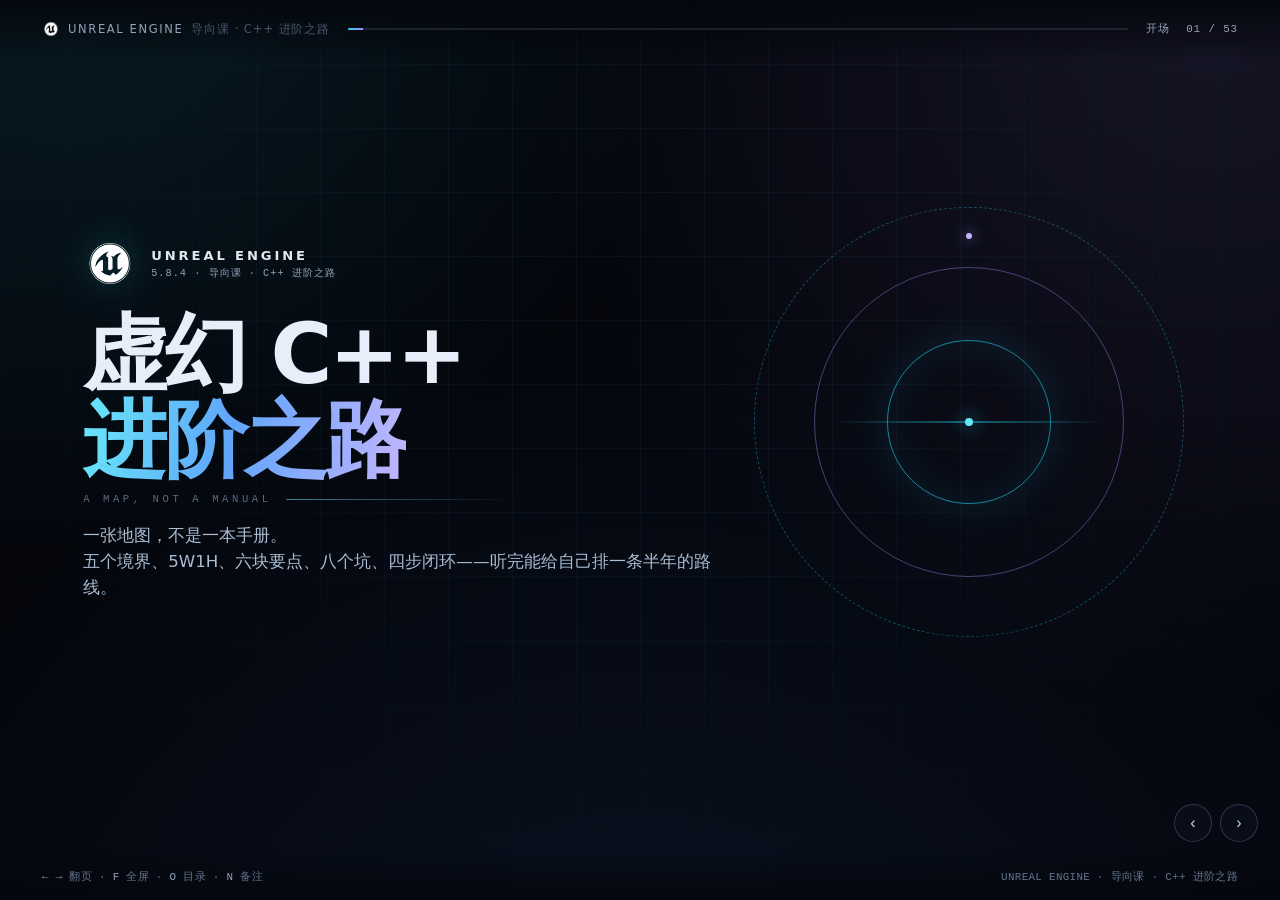
==== 00-导向课-虚幻C++进阶之路/html/index.html @ babe7320 "添加导向课课件：虚幻 C++ 进阶之路" ====
<!DOCTYPE html>
<html lang="zh-CN">
<head>
<meta charset="UTF-8">
<meta name="viewport" content="width=device-width, initial-scale=1">
<title>导向课 · 虚幻 C++ 进阶之路</title>
<link rel="stylesheet" href="style.css">
<style>
/* ===== 密度基线 ===== */
.slide-inner{max-width:1480px;justify-content:center;gap:2px}
h2{font-size:clamp(1.7rem,2.9vw,2.6rem);margin:0 0 .3em;letter-spacing:-.028em}
.kicker{margin-bottom:11px;font-size:.68rem}
.lead{font-size:clamp(1rem,1.3vw,1.18rem);line-height:1.55;max-width:96ch;color:#a9bcd2}
.list li{font-size:clamp(.8rem,.96vw,.9rem);line-height:1.44}
.list.small li{font-size:.79rem;line-height:1.4}
.card.tight{padding:13px 15px}
.card h3{font-size:.98rem;margin-bottom:.28em}
.card .num{font-size:.56rem;margin-bottom:4px}
.big-line{margin-top:26px;padding-top:8px;font-size:clamp(1.05rem,1.65vw,1.42rem);line-height:1.45}
.big-line b{background:linear-gradient(100deg,#67e8f9,#c4b5fd);-webkit-background-clip:text;background-clip:text;color:transparent}

/* ===== 阶梯 ===== */
.ladder{display:grid;grid-template-columns:repeat(5,minmax(0,1fr));align-items:end;gap:9px;margin-top:18px}
.ladder .step{position:relative;border:1px solid var(--line);border-radius:12px;background:linear-gradient(180deg,rgba(20,30,50,.9),rgba(10,16,29,.7));padding:13px;min-height:var(--h,110px);display:flex;flex-direction:column;justify-content:flex-end;gap:4px}
.ladder .step::after{content:"";position:absolute;left:0;right:0;top:0;height:2px;border-radius:12px 12px 0 0;background:linear-gradient(90deg,var(--cyan),var(--violet))}
.ladder .step.c2::after{background:linear-gradient(90deg,#38bdf8,#60a5fa)}
.ladder .step.c3::after{background:linear-gradient(90deg,#a78bfa,#c4b5fd)}
.ladder .step.c4::after{background:linear-gradient(90deg,#fbbf24,#fcd34d)}
.ladder .step.c5::after{background:linear-gradient(90deg,#fb7185,#fda4af)}
.ladder .no{position:absolute;top:10px;right:11px;font-family:var(--mono);font-size:.6rem;color:#5b6b82;letter-spacing:.1em}
.ladder .lvl{font-family:var(--mono);font-size:.6rem;letter-spacing:.14em;color:#67e8f9}
.ladder .step.c2 .lvl{color:#93c5fd}.ladder .step.c3 .lvl{color:#c4b5fd}.ladder .step.c4 .lvl{color:#fcd34d}.ladder .step.c5 .lvl{color:#fda4af}
.ladder b{font-size:clamp(.95rem,1.15vw,1.1rem);font-weight:650;color:#e8eef9;line-height:1.25}
.ladder small{font-size:.58rem;color:#475569;font-family:var(--mono)}
.ladder p{margin:.25em 0 0;font-size:.78rem;line-height:1.38;color:#8fa4bd}

/* ===== 五级并排卡 ===== */
.lv-grid{display:grid;gap:7px;grid-template-columns:repeat(5,minmax(0,1fr));margin-top:10px}
.lv{border:1px solid var(--line);border-radius:11px;padding:9px 10px;background:rgba(15,23,42,.6);display:flex;flex-direction:column;gap:4px;position:relative}
.lv::before{content:"";position:absolute;inset:0 auto 0 0;width:2px;border-radius:11px 0 0 11px;background:var(--cyan)}
.lv.c2::before{background:#60a5fa}.lv.c3::before{background:#a78bfa}.lv.c4::before{background:#fbbf24}.lv.c5::before{background:#fb7185}
.lv .tag{font-family:var(--mono);font-size:.54rem;letter-spacing:.1em;color:#67e8f9}
.lv.c2 .tag{color:#93c5fd}.lv.c3 .tag{color:#c4b5fd}.lv.c4 .tag{color:#fcd34d}.lv.c5 .tag{color:#fda4af}
.lv b{font-size:.95rem;color:#e8eef9;line-height:1.25}
.lv .orig{font-family:var(--mono);font-size:.5rem;color:#475569}
.lv ul{margin:3px 0 0;padding-left:1em;font-size:.79rem;line-height:1.4;color:#93a6bd}
.lv li{margin-bottom:1px}
.lv .flag{margin-top:auto;font-size:.75rem;color:#a5f3fc;border-top:1px dashed rgba(148,163,184,.2);padding-top:4px;line-height:1.32}
.axis{display:flex;justify-content:space-between;font-family:var(--mono);font-size:.62rem;color:#5b6b82;margin-top:12px;letter-spacing:.1em}

/* ===== 通用矩阵/表格 ===== */
.mtx{width:100%;border-collapse:separate;border-spacing:0 6px;margin-top:12px;font-size:.9rem}
.mtx th{text-align:left;font-family:var(--mono);font-size:.53rem;letter-spacing:.1em;color:#64748b;padding:0 9px 3px;font-weight:500}
.mtx td{padding:10px 13px;background:rgba(15,23,42,.55);border-top:1px solid rgba(148,163,184,.08);border-bottom:1px solid rgba(148,163,184,.08);color:#a9bcd2;line-height:1.38;vertical-align:top}
.mtx tr td:first-child{border-left:1px solid rgba(148,163,184,.08);border-radius:6px 0 0 6px;color:#e8eef9;font-weight:500}
.mtx tr td:last-child{border-right:1px solid rgba(148,163,184,.08);border-radius:0 6px 6px 0}
.mtx .ok{color:#6ee7b7}.mtx .no{color:#fda4af}.mtx .mid{color:#fcd34d}
.mtx code{font-size:.92em}
.mtx.tight td{padding:6px 9px;font-size:.8rem}
.mtx.tight tr td:first-child{white-space:nowrap}

/* ===== 卡片阵列 ===== */
.mgrid{display:grid;gap:10px;margin-top:14px}
.mg-2{grid-template-columns:repeat(2,minmax(0,1fr))}
.mg-3{grid-template-columns:repeat(3,minmax(0,1fr))}
.mg-4{grid-template-columns:repeat(4,minmax(0,1fr))}
.mg-5{grid-template-columns:repeat(5,minmax(0,1fr))}
.mi{border:1px solid var(--line);border-radius:10px;padding:11px 13px;background:rgba(15,23,42,.55)}
.mi .k{font-family:var(--mono);font-size:.6rem;letter-spacing:.1em;color:#67e8f9}
.mi b{display:block;font-size:.92rem;margin:.16em 0 .26em;color:#e8eef9;line-height:1.28}
.mi p{margin:0;font-size:.78rem;line-height:1.45;color:#8fa4bd}
.mi.v .k{color:#c4b5fd}.mi.g .k{color:#6ee7b7}.mi.a .k{color:#fcd34d}.mi.r .k{color:#fda4af}

/* ===== 图区 ===== */
.diagram{border:1px solid var(--line);border-radius:14px;padding:16px 18px;background:linear-gradient(180deg,rgba(15,23,42,.62),rgba(8,12,21,.5));margin-top:12px}
.diagram .cap{font-family:var(--mono);font-size:.62rem;letter-spacing:.13em;color:#5b6b82;margin-bottom:10px}
.ascii{font-family:var(--mono);font-size:clamp(.72rem,1.02vw,.98rem);line-height:1.62;color:#7f93ac;white-space:pre;overflow-x:auto;margin:0}
.ascii b{color:#67e8f9;font-weight:500}
.ascii i{color:#c4b5fd;font-style:normal}
.ascii u{color:#fcd34d;text-decoration:none}
.ascii s{color:#fda4af;text-decoration:none}
.ascii g{color:#6ee7b7}
.tree{font-family:var(--mono);font-size:clamp(.56rem,.72vw,.68rem);line-height:1.5;color:#7f93ac;white-space:pre;overflow-x:auto;margin:0}
.tree b{color:#67e8f9}.tree i{color:#c4b5fd;font-style:normal}.tree u{color:#fcd34d;text-decoration:none}.tree g{color:#6ee7b7}

/* ===== 管道 ===== */
.pipe{display:grid;grid-template-columns:repeat(5,minmax(0,1fr));gap:5px}
.pipe .st{border:1px solid var(--line);border-radius:9px;padding:8px 9px;background:rgba(15,23,42,.7)}
.pipe .st .n{font-family:var(--mono);font-size:.52rem;color:#67e8f9;letter-spacing:.09em}
.pipe .st b{display:block;font-size:.78rem;margin:.16em 0 .2em}
.pipe .st small{font-size:.64rem;color:#7f93ac;line-height:1.32;display:block}
.pipe .st.err{border-color:rgba(251,113,133,.4);background:rgba(251,113,133,.05)}
.pipe .st.err .n{color:#fda4af}
.pipe-note{display:grid;grid-template-columns:repeat(5,minmax(0,1fr));gap:5px;margin-top:5px}
.pipe-note span{font-size:.6rem;line-height:1.3;color:#fda4af;border-top:1px solid rgba(251,113,133,.22);padding-top:4px}

/* ===== 链与节点 ===== */
.chain{display:flex;align-items:center;gap:5px;flex-wrap:wrap}
.node2{border:1px solid var(--line);border-radius:7px;padding:4px 8px;font-family:var(--mono);font-size:.64rem;background:#0a1220;color:#cbd5e1;white-space:nowrap}
.node2.c{border-color:rgba(34,211,238,.4);color:#a5f3fc}
.node2.g{border-color:rgba(52,211,153,.4);color:#a7f3d0}
.node2.v{border-color:rgba(167,139,250,.4);color:#c4b5fd}
.node2.a{border-color:rgba(251,191,36,.4);color:#fcd34d}
.node2.r{border-color:rgba(251,113,133,.4);color:#fecdd3}
.chain .ar{color:#374151;font-family:var(--mono);font-size:.66rem}

/* ===== 嵌套圈 ===== */
.nest{display:grid;gap:5px;border:1px solid rgba(34,211,238,.3);border-radius:11px;padding:10px;background:rgba(34,211,238,.035)}
.nest .ring{border:1px dashed var(--line-strong);border-radius:8px;padding:8px}
.nest .ring .rl{font-family:var(--mono);font-size:.53rem;letter-spacing:.09em;color:#67e8f9;margin-bottom:4px}
.nest .ring.v{border-color:rgba(167,139,250,.34)}.nest .ring.v .rl{color:#c4b5fd}
.nest .ring.a{border-color:rgba(251,191,36,.34)}.nest .ring.a .rl{color:#fcd34d}
.nest p{margin:0;font-size:.72rem;line-height:1.42;color:#8fa4bd}

/* ===== 环 ===== */
.loop{display:grid;grid-template-columns:repeat(4,1fr);gap:8px}
.loop .q{border:1px solid var(--line);border-radius:11px;padding:12px 13px;background:rgba(15,23,42,.6)}
.loop .q .n{font-family:var(--mono);font-size:.53rem;color:#67e8f9;letter-spacing:.09em}
.loop .q b{display:block;font-size:.95rem;margin:.15em 0 .25em}
.loop .q p{margin:0;font-size:.79rem;line-height:1.38;color:#8fa4bd}
.loop-bar{height:1px;background:linear-gradient(90deg,rgba(34,211,238,.7),rgba(167,139,250,.7));margin:8px 0 0;position:relative}
.loop-bar::after{content:"↻ 回到第一步，但起点更高";position:absolute;right:0;top:-8px;background:#080c15;padding:0 7px;font-family:var(--mono);font-size:.53rem;color:#c4b5fd}

/* ===== 杂项 ===== */
.two-col-dense{display:grid;grid-template-columns:1.04fr .96fr;gap:clamp(14px,1.9vw,26px);align-items:start;margin-top:12px}
.cols{display:grid;grid-template-columns:repeat(2,minmax(0,1fr));gap:clamp(13px,1.7vw,22px);margin-top:12px}
.cols3{display:grid;grid-template-columns:repeat(3,minmax(0,1fr));gap:clamp(11px,1.5vw,18px);margin-top:12px}
.hd{display:flex;align-items:center;gap:6px;font-family:var(--mono);font-size:.64rem;letter-spacing:.11em;color:#67e8f9;margin-bottom:8px}
.hd.v{color:#c4b5fd}.hd.g{color:#6ee7b7}.hd.a{color:#fcd34d}.hd.r{color:#fda4af}
.tick{font-size:.88rem;line-height:1.5;color:#a9bcd2;display:flex;gap:8px;align-items:flex-start}
.tick::before{content:"›";color:#67e8f9;font-family:var(--mono);flex:none}
.tick.v::before{color:#c4b5fd}.tick.a::before{color:#fcd34d}.tick.r::before{color:#fda4af}.tick.g::before{color:#6ee7b7}
.tickset{display:grid;gap:4px;margin-top:5px}
.tag2{font-family:var(--mono);font-size:.54rem;letter-spacing:.07em;padding:.22em .55em;border-radius:4px;border:1px solid var(--line-strong);color:#94a3b8}
.tag2.c{color:#a5f3fc;border-color:rgba(34,211,238,.4);background:rgba(34,211,238,.06)}
.tag2.v{color:#c4b5fd;border-color:rgba(167,139,250,.4);background:rgba(167,139,250,.06)}
.tag2.g{color:#a7f3d0;border-color:rgba(52,211,153,.4);background:rgba(52,211,153,.06)}
.tag2.a{color:#fcd34d;border-color:rgba(251,191,36,.4);background:rgba(251,191,36,.06)}
.tag2.r{color:#fda4af;border-color:rgba(251,113,133,.4);background:rgba(251,113,133,.06)}
.tagset{display:flex;gap:5px;flex-wrap:wrap;margin-top:6px}
.pre2{font-family:var(--mono);font-size:clamp(.74rem,.96vw,.92rem);line-height:1.62;color:#c9d8ea;background:#060a11;border:1px solid rgba(148,163,184,.16);border-radius:9px;padding:10px 12px;margin:0;overflow-x:auto;white-space:pre}
.pre2 .cm{color:#64748b}.pre2 .kw{color:#c4b5fd}.pre2 .ty{color:#67e8f9}.pre2 .st{color:#a7f3d0}.pre2 .nb{color:#fcd34d}
.diff{display:flex;flex-direction:column;gap:5px;margin-top:10px}
.diff-row{display:grid;grid-template-columns:minmax(0,1fr) 18px minmax(0,1fr);gap:8px;align-items:center}
.diff-row .old,.diff-row .new{border:1px solid var(--line);border-radius:8px;padding:6px 10px;font-family:var(--mono);font-size:clamp(.62rem,.8vw,.76rem);line-height:1.35}
.diff-row .old{background:rgba(251,113,133,.05);border-color:rgba(251,113,133,.22);color:#fecdd3;text-decoration:line-through;text-decoration-color:rgba(251,113,133,.4)}
.diff-row .new{background:rgba(52,211,153,.055);border-color:rgba(52,211,153,.24);color:#a7f3d0}
.diff-row .arw{font-family:var(--mono);text-align:center;color:#374151}
.stat-strip{display:grid;grid-template-columns:repeat(4,1fr);gap:8px;margin-top:18px;max-width:620px}
.stat-strip div{border-left:2px solid rgba(34,211,238,.5);padding-left:10px}
.stat-strip b{display:block;font-family:var(--mono);font-size:clamp(1.1rem,1.9vw,1.55rem);color:#67e8f9;letter-spacing:-.02em;line-height:1.1}
.stat-strip small{font-size:.6rem;color:#64748b;letter-spacing:.06em}
.redline{color:#fda4af;font-weight:600}
.capability{margin-top:18px;border:1px dashed rgba(34,211,238,.38);border-radius:11px;padding:12px 15px;background:rgba(34,211,238,.045);font-size:.9rem;line-height:1.5;color:#cfe6f3}
.capability b{color:#a5f3fc}


.mtx td s{color:#e9a3ad;text-decoration:none;opacity:.9}
.mtx td s::before{content:"× ";color:#fb7185;font-weight:700}
.mtx td code{background:rgba(34,211,238,.09)}
.ascii s{color:#e9a3ad}
.ratio{display:flex;height:38px;border-radius:9px;overflow:hidden;border:1px solid var(--line);margin-top:10px;font-family:var(--mono);font-size:.64rem}
.ratio span{display:flex;align-items:center;justify-content:center;height:100%}
.ratio .bp{flex:0 0 80%;background:rgba(34,211,238,.16);color:#a5f3fc}
.ratio .cpp{flex:1;background:rgba(167,139,250,.2);color:#ddd6fe}
.stack{display:flex;flex-direction:column;gap:8px}

/* ===== 大屏等比放大（1080p / 4K 投影）===== */
@media (min-width:1500px){
  html{font-size:18px}
  .slide-inner{max-width:1640px}
  .slide{padding-left:clamp(40px,5vw,120px);padding-right:clamp(40px,5vw,120px)}
}
@media (min-width:1820px){
  html{font-size:20px}
  .slide-inner{max-width:1880px}
  .ascii{font-size:clamp(.82rem,1vw,1.05rem)}
}
@media (min-width:2400px){
  html{font-size:24px}
  .slide-inner{max-width:2200px}
}


/* ===== 课程位置三联卡 ===== */
.where-flow{display:grid;grid-template-columns:1fr 36px 1fr 36px 1fr;align-items:center;gap:0;margin-top:18px}
.where-card{position:relative;border:1px solid var(--line);border-radius:14px;padding:20px 21px 19px;background:linear-gradient(180deg,rgba(20,30,50,.82),rgba(9,14,25,.7));overflow:hidden}
.where-card::before{content:"";position:absolute;inset:0 0 auto 0;height:2px;background:linear-gradient(90deg,var(--cyan),var(--violet))}
.where-card.w2::before{background:linear-gradient(90deg,#38bdf8,#60a5fa)}
.where-card.w3::before{background:linear-gradient(90deg,#34d399,#6ee7b7)}
.where-card .idx{font-family:var(--mono);font-size:.56rem;letter-spacing:.14em;color:#5b6b82}
.where-card .nm{font-size:1.14rem;font-weight:650;color:#e8eef9;margin:.22em 0 .55em}
.where-card .nm span{font-size:.66rem;font-weight:400;color:#64748b;margin-left:5px}
.where-card ul{margin:0;padding:0;list-style:none;display:grid;gap:7px}
.where-card li{position:relative;padding-left:14px;font-size:.92rem;line-height:1.45;color:#a9bcd2}
.where-card li::before{content:"";position:absolute;left:0;top:.5em;width:5px;height:5px;border-radius:50%;background:rgba(34,211,238,.85);box-shadow:0 0 8px rgba(34,211,238,.7)}
.where-card.w2 li::before{background:rgba(96,165,250,.9);box-shadow:0 0 8px rgba(96,165,250,.75)}
.where-card.w3 li::before{background:rgba(52,211,153,.9);box-shadow:0 0 8px rgba(52,211,153,.75)}
.where-card .tagline{margin-top:14px;padding-top:11px;border-top:1px dashed rgba(148,163,184,.2);font-family:var(--mono);font-size:.66rem;letter-spacing:.1em;color:#67e8f9}
.where-card.w2 .tagline{color:#93c5fd}
.where-card.w3 .tagline{color:#6ee7b7}
.where-card.now{border-color:rgba(34,211,238,.5);box-shadow:0 0 0 1px rgba(34,211,238,.14),0 14px 40px rgba(34,211,238,.09)}
.where-card.now::after{content:"现在";position:absolute;top:11px;right:12px;font-family:var(--mono);font-size:.5rem;letter-spacing:.12em;color:#0a1220;background:linear-gradient(100deg,#67e8f9,#a5f3fc);padding:2px 7px;border-radius:4px;font-weight:700}
.where-arrow{display:grid;place-items:center;color:#374151;font-family:var(--mono);font-size:1rem}

/* ===== 封面 ===== */
.cover-title{font-size:clamp(3rem,6.6vw,6.1rem);line-height:1.02;letter-spacing:-.04em;margin:.1em 0 .12em}
.cover-sub{display:flex;align-items:center;gap:14px;margin:0 0 18px}
.cover-sub .en{font-family:var(--mono);font-size:.66rem;letter-spacing:.34em;color:#5b6b82;white-space:nowrap}
.cover-sub .ln{flex:1;max-width:230px;height:1px;background:linear-gradient(90deg,rgba(103,232,249,.55),transparent)}
.slide.cover .slide-inner{min-height:calc(100vh - 200px)}


/* ===== 境界全景（P04） ===== */
.lv-pano{display:grid;grid-template-columns:repeat(5,minmax(0,1fr));gap:10px;margin-top:10px;align-items:end}
.lv-col:nth-child(1){min-height:212px}
.lv-col:nth-child(2){min-height:232px}
.lv-col:nth-child(3){min-height:252px}
.lv-col:nth-child(4){min-height:272px}
.lv-col:nth-child(5){min-height:292px}
.lv-col{border:1px solid var(--line);border-radius:12px;padding:13px 13px 12px;background:linear-gradient(180deg,rgba(19,28,46,.78),rgba(9,14,25,.62));display:flex;flex-direction:column;gap:9px;position:relative;overflow:hidden}
.lv-col::before{content:"";position:absolute;inset:0 0 auto 0;height:2px;background:linear-gradient(90deg,var(--cyan),#67e8f9)}
.lv-col.c2::before{background:linear-gradient(90deg,#38bdf8,#60a5fa)}
.lv-col.c3::before{background:linear-gradient(90deg,#a78bfa,#c4b5fd)}
.lv-col.c4::before{background:linear-gradient(90deg,#fbbf24,#fcd34d)}
.lv-col.c5::before{background:linear-gradient(90deg,#fb7185,#fda4af)}
.lv-col .top{display:flex;align-items:baseline;justify-content:space-between;gap:6px}
.lv-col .lvl{font-family:var(--mono);font-size:.66rem;letter-spacing:.14em;color:#67e8f9}
.lv-col.c2 .lvl{color:#93c5fd}.lv-col.c3 .lvl{color:#c4b5fd}.lv-col.c4 .lvl{color:#fcd34d}.lv-col.c5 .lvl{color:#fda4af}
.lv-col .no{font-family:var(--mono);font-size:.54rem;color:#3f4a5c}
.lv-col h3{margin:0;font-size:.95rem;color:#e8eef9;line-height:1.2}
.lv-col .orig{font-family:var(--mono);font-size:.53rem;color:#4a5568;margin-top:-6px}
.lv-col .kw{display:flex;flex-wrap:wrap;gap:4px}
.lv-col .kw span{font-size:.63rem;padding:2px 6px;border-radius:4px;border:1px solid rgba(148,163,184,.22);color:#94a3b8;background:rgba(15,23,42,.6);white-space:nowrap}
.lv-col .out{font-size:.76rem;line-height:1.42;color:#8fa4bd;margin-top:auto;padding-top:8px;border-top:1px dashed rgba(148,163,184,.18)}
.lv-col .bar{height:4px;border-radius:3px;background:rgba(148,163,184,.14);overflow:hidden;margin-top:2px}
.lv-col .bar i{display:block;height:100%;border-radius:3px;background:linear-gradient(90deg,#22d3ee,#67e8f9)}
.lv-col.c2 .bar i{background:linear-gradient(90deg,#38bdf8,#60a5fa)}
.lv-col.c3 .bar i{background:linear-gradient(90deg,#a78bfa,#c4b5fd)}
.lv-col.c4 .bar i{background:linear-gradient(90deg,#fbbf24,#fcd34d)}
.lv-col.c5 .bar i{background:linear-gradient(90deg,#fb7185,#fda4af)}
.lv-col .tm{font-family:var(--mono);font-size:.58rem;color:#5b6b82;display:flex;justify-content:space-between}
.lv-col{justify-content:flex-start}
.lv-col .out{margin-top:0}
.lv-col .next{margin-top:auto;font-size:.7rem;line-height:1.4;color:#8fa4bd;padding:7px 8px;border-radius:6px;background:rgba(148,163,184,.055);border:1px solid rgba(148,163,184,.13)}
.lv-col .next i{display:block;font-family:var(--mono);font-style:normal;font-size:.55rem;letter-spacing:.1em;color:#67e8f9;margin-bottom:3px}
.lv-col.c2 .next i{color:#93c5fd}
.lv-col.c3 .next i{color:#c4b5fd}
.lv-col.c4 .next i{color:#fcd34d}
.lv-col.c5 .next i{color:#fda4af}
.lv-col .bar{margin-top:8px}


/* ===== 规格行（替代 ASCII 文本图） ===== */
.spec{display:flex;flex-direction:column;gap:4px;margin:0}
.spec .sr{display:grid;grid-template-columns:auto 1fr;gap:10px;align-items:baseline;padding:6px 10px;border-radius:8px;background:rgba(15,23,42,.45);border-left:2px solid rgba(148,163,184,.22)}
.spec .sr .lbl{font-family:var(--mono);font-size:.72rem;color:#7f93ac;white-space:nowrap;letter-spacing:.02em}
.spec .sr .txt{font-size:.82rem;line-height:1.45;color:#a9bcd2}
.spec .sr .txt b{color:#e8eef9}
.spec .sr.note{grid-template-columns:1fr;background:none;border-left:0;padding:2px 2px 2px 0}
.spec .sr.note .txt{color:#8fa4bd;font-size:.8rem}
.spec .sr.pos{background:rgba(52,211,153,.05);border-left-color:rgba(52,211,153,.55)}
.spec .sr.pos .lbl{color:#6ee7b7}
.spec .sr.neg{background:rgba(251,113,133,.05);border-left-color:rgba(251,113,133,.5)}
.spec .sr.neg .lbl{color:#fda4af}
.spec .sr.cau{background:rgba(251,191,36,.05);border-left-color:rgba(251,191,36,.5)}
.spec .sr.cau .lbl{color:#fcd34d}
.spec .sr.hi{background:rgba(34,211,238,.06);border-left-color:rgba(34,211,238,.55)}
.spec .sr.hi .lbl{color:#67e8f9}
.spec .txt b{color:#e8eef9}
.spec .txt i{color:#c4b5fd;font-style:normal}
.spec .txt u{color:#fcd34d;text-decoration:none}
.spec .txt g{color:#6ee7b7}
.spec .txt s{color:#e9a3ad}
.spec .txt code{font-size:.94em}
.spec .sr.plain{background:none;border-left:0;padding-left:0}


/* 三列：标签 → 结论 */
.spec3 .sr{grid-template-columns:auto 1fr auto}
.spec .sr .res{font-size:.78rem;color:#a5f3fc;white-space:nowrap;font-family:var(--mono)}
.spec .sr .arw{color:#374151;font-family:var(--mono);font-size:.8rem;justify-self:center}

/* 步骤序号 */
.steps{display:flex;flex-direction:column;gap:5px;margin:0;padding:0;list-style:none;counter-reset:st}
.steps li{position:relative;padding:7px 11px 7px 34px;border-radius:8px;background:rgba(15,23,42,.45);font-size:.83rem;line-height:1.45;color:#a9bcd2}
.steps li::before{counter-increment:st;content:counter(st);position:absolute;left:9px;top:7px;width:17px;height:17px;border-radius:5px;background:rgba(34,211,238,.14);border:1px solid rgba(34,211,238,.42);color:#67e8f9;font-family:var(--mono);font-size:.58rem;display:grid;place-items:center}

/* 时间轴（替代 ▓░） */
.tl-map{display:grid;grid-template-columns:repeat(12,minmax(0,1fr));gap:5px;margin-top:10px}
.tl-map .seg{border-radius:7px;padding:7px 6px 8px;background:rgba(15,23,42,.6);border:1px solid rgba(148,163,184,.14);position:relative;overflow:hidden}
.tl-map .seg .k{font-family:var(--mono);font-size:.56rem;color:#67e8f9;letter-spacing:.08em}
.tl-map .seg .n{display:block;font-size:.72rem;color:#cbd5e1;margin-top:2px;white-space:nowrap;overflow:hidden;text-overflow:ellipsis}
.tl-map .seg .t{font-family:var(--mono);font-size:.6rem;color:#64748b;margin-top:3px;display:block}
.tl-map .seg .fb{position:absolute;left:0;right:0;bottom:0;height:3px;background:linear-gradient(90deg,#22d3ee,#a78bfa);opacity:.85}
.tl-map .seg.big{background:rgba(34,211,238,.08);border-color:rgba(34,211,238,.34)}
.tl-legend{display:flex;justify-content:space-between;font-family:var(--mono);font-size:.58rem;color:#5b6b82;margin-top:8px}
@media (max-width:1080px){
  .tl-map{grid-template-columns:repeat(4,minmax(0,1fr))}
}

@media (max-width:1080px){.lv-pano{grid-template-columns:repeat(2,minmax(0,1fr))}}
@media (max-width:680px){.lv-pano{grid-template-columns:1fr}}

@media (max-width:1080px){
  .where-flow{grid-template-columns:1fr}
  .where-arrow{height:20px;transform:rotate(90deg)}
}

@media (max-width:1080px){
  .lv-grid,.pipe,.pipe-note,.mg-5,.mg-4{grid-template-columns:repeat(2,minmax(0,1fr))}
  .mg-3{grid-template-columns:repeat(2,minmax(0,1fr))}
  .cols,.cols3,.two-col-dense{grid-template-columns:1fr}
  .ladder{grid-template-columns:repeat(2,1fr)}
  .lv{min-height:0}
}
@media (max-width:680px){
  .mg-2,.mg-3,.mg-4,.mg-5,.lv-grid,.pipe,.pipe-note{grid-template-columns:1fr}
  .loop{grid-template-columns:1fr}
  .mtx{font-size:.66rem}
}
</style>
</head>
<body>

<svg class="defs" aria-hidden="true"><defs>
  <marker id="arr-cyan" markerWidth="10" markerHeight="10" refX="8" refY="3" orient="auto"><path d="M0,0 L8,3 L0,6 Z" fill="#22d3ee"/></marker>
</defs></svg>

<div class="deck">
  <header class="topbar">
    <div class="brand">
      <img class="ue-logo sm" src="assets/ue-logo.png" alt="Unreal Engine">
      <span>UNREAL ENGINE</span>
      <i>导向课 · C++ 进阶之路</i>
    </div>
    <div class="progress"><span id="progressBar"></span></div>
    <div class="meta"><span id="sectionLabel"></span><span id="counter">01 / 53</span></div>
  </header>

  <main id="slides">

    <!-- 01 -->
    <section class="slide cover active" data-section="开场" data-title="虚幻 C++ 进阶之路">
      <div class="slide-inner cover-grid">
        <div>
          <div class="logo-lockup reveal">
            <img class="ue-logo" src="assets/ue-logo.png" alt="Unreal Engine">
            <div><b>UNREAL ENGINE</b><span>5.8.4 · 导向课 · C++ 进阶之路</span></div>
          </div>
          <h1 class="reveal cover-title" style="--d:1">虚幻 C++<br><span class="grad">进阶之路</span></h1>
          <div class="cover-sub reveal" style="--d:2">
            <span class="en">A MAP, NOT A MANUAL</span>
            <span class="ln"></span>
          </div>
          <p class="lead reveal" style="--d:3">一张地图，不是一本手册。<br>五个境界、5W1H、六块要点、八个坑、四步闭环——听完能给自己排一条半年的路线。</p>
        </div>
        <div class="hero-visual reveal" style="--d:2" aria-hidden="true">
          <div class="ring r1"></div><div class="ring r2"></div><div class="ring r3"></div>
          <div class="cross"></div><div class="orb-dot"></div><div class="orb"><i></i></div>
        </div>
      </div>
      <aside class="notes">别讲履历、别讲引擎历史。第一句话：这节课不写一行代码。今天只做一件事——把 C++ 这条路画成一张你能带走的图。105 分钟是完整版，讲不完按 ★ 取舍，60 分钟也能讲完。</aside>
    </section>

    <!-- 02 -->
    <section class="slide" data-section="开场" data-title="今天不讲语法">
      <div class="slide-inner">
        <div class="kicker reveal">开场 · 预期管理</div>
        <h2 class="reveal" style="--d:1">今天不讲语法</h2>
        <p class="lead reveal" style="--d:2">这一节不教你写代码，只告诉你代码该写在哪一层、为什么这么写、什么时候该动手。</p>

        <div class="reveal" style="--d:3;display:grid;grid-template-columns:1fr 1fr;gap:13px;margin-top:12px">
          <div class="card" style="margin:0;border-color:rgba(52,211,153,.26);background:linear-gradient(180deg,rgba(20,44,40,.42),rgba(9,16,26,.72))">
            <div class="hd g">带走 —— 五个能立刻用的东西</div>
            <div class="tickset">
              <div class="tick g">你在哪个境界，以及凭什么这么判断</div>
              <div class="tick g">这条路有多长，中间压着几级台阶</div>
              <div class="tick g">先学什么、后学什么，顺序错了会怎样</div>
              <div class="tick g">怎么判断自己学会了——四条自测标志</div>
              <div class="tick g">答案去哪儿找：源码、工具、方法论</div>
            </div>
          </div>
          <div class="card" style="margin:0;border-color:rgba(251,113,133,.22);background:linear-gradient(180deg,rgba(46,22,30,.42),rgba(9,16,26,.72))">
            <div class="hd r">留到别处 —— 不在今天的范围</div>
            <div class="tickset">
              <div class="tick r">指针、模板、语法细节</div>
              <div class="tick r">宏展开后的完整代码</div>
              <div class="tick r">API 清单与参数含义</div>
              <div class="tick r">某个功能的具体实现步骤</div>
              <div class="tick r">Gameplay 框架的完整生命周期</div>
            </div>
          </div>
        </div>

        <div class="where-flow reveal" style="--d:4">
          <div class="where-card now">
            <div class="idx">STAGE 01</div>
            <div class="nm">导向课<span>今天</span></div>
            <ul>
              <li>我该学什么？</li>
              <li>按什么顺序？</li>
            </ul>
            <div class="tagline">→ 地图</div>
          </div>
          <div class="where-arrow">›</div>
          <div class="where-card w2">
            <div class="idx">STAGE 02</div>
            <div class="nm">第一节课</div>
            <ul>
              <li>一局游戏怎么跑起来</li>
              <li>编辑器到框架，一次走通</li>
            </ul>
            <div class="tagline">→ 地形</div>
          </div>
          <div class="where-arrow">›</div>
          <div class="where-card w3">
            <div class="idx">STAGE 03</div>
            <div class="nm">实战课</div>
            <ul>
              <li>动手做出来</li>
              <li>出问题怎么查</li>
            </ul>
            <div class="tagline">→ 走路</div>
          </div>
        </div>
        <p class="tiny muted reveal" style="--d:5;margin-top:14px">三节课各管一件事：<b style="color:#a5f3fc">先看地图、再看地形、最后自己走</b>。今天只发地图，不发工具。</p>
      </div>
      <aside class="notes">学生最怕「又是一节念 PPT 的课」。先把能带走什么说清楚：带走一条路线，不是一堆名词。想学写代码去上实战课，这节课负责让你知道该上哪些课、按什么顺序上。底下三张卡是全场的坐标：先看地图，再看地形，最后自己走路。</aside>
    </section>

    <!-- 03 -->
    <section class="slide" data-section="开场" data-title="今天回答六个问题">
      <div class="slide-inner">
        <div class="kicker reveal">开场 · 结构</div>
        <h2 class="reveal" style="--d:1">今天回答六个问题</h2>
        <p class="lead reveal" style="--d:2">5W1H，六个问题，六段内容。迷路了就先回到这张表。</p>
        <table class="mtx reveal" style="--d:3">
          <thead><tr><th style="width:90px">问题</th><th style="width:130px">回答什么</th><th>落点</th><th style="width:80px">时长</th></tr></thead>
          <tbody>
            <tr><td><code>WHAT</code></td><td>是什么</td><td>虚幻 C++ 包含六块，不只是语言；学会有四个标志</td><td>9 min</td></tr>
            <tr><td><code>WHY</code></td><td>为什么</td><td>引擎为什么开放 C++；蓝图在失去什么；三层怎么分工</td><td>12 min</td></tr>
            <tr><td><code>WHO</code></td><td>谁</td><td>四类人真的需要，其余人优先级不同</td><td>3 min</td></tr>
            <tr><td><code>WHEN</code></td><td>什么时候</td><td>蓝图入手还是直接 C++；什么算「蓝图学明白了」</td><td>7 min</td></tr>
            <tr><td><code>WHICH</code></td><td>学哪些</td><td>六块要点 + 八个坑，从 Core 到 GC 全部点到</td><td>24 min</td></tr>
            <tr><td><code>HOW</code></td><td>怎么学</td><td>四步闭环、模仿什么、怎么积累、用什么工具</td><td>10 min</td></tr>
          </tbody>
        </table>
        <p class="big-line reveal" style="--d:4">再往后是三段收束：<b>觉悟</b>、<b>源码方法论</b>、<b>收尾行动</b>。</p>
      </div>
      <aside class="notes">这页当目录用，也当锚点。讲的时候报一声「现在回答第几个 W」，学生就不会迷路。</aside>
    </section>

    <!-- 04 -->
    <section class="slide" data-section="地图" data-title="五个境界">
      <div class="slide-inner">
        <div class="kicker reveal">地图 · 全貌</div>
        <h2 class="reveal" style="--d:1">五个境界：从会用到造工具</h2>
        <p class="lead reveal" style="--d:2">每条路上的每一级都能落在这五格上。括号里是旧叫法；这是<b>能力刻度</b>，不是职级，也不是鄙视链。</p>
        <div class="lv-pano reveal" style="--d:3">
          <div class="lv-col">
            <div class="top"><span class="lvl">L1 炼气</span><span class="no">新手村</span></div>
            <h3>学习引擎</h3><span class="orig">Learn the Engine</span>
            <div class="kw"><span>编辑器</span><span>蓝图</span><span>动画</span><span>AI</span><span>UMG</span><span>材质</span></div>
            <div class="next"><i>跨到筑基</i>开始用一个 C++ 类替掉一段蓝图</div>
            <div class="out">产出：能独立做出一个小游戏</div>
            <div class="bar"><i style="width:18%"></i></div>
            <div class="tm"><span>入门</span><span>3–12 个月</span></div>
          </div>
          <div class="lv-col c2">
            <div class="top"><span class="lvl">L2 筑基</span><span class="no">核心骨干</span></div>
            <h3>掌握引擎</h3><span class="orig">Master the Engine</span>
            <div class="kw"><span>函数库</span><span>模块分工</span><span>插件</span><span>Hot Path</span></div>
            <div class="next"><i>跨到金丹</i>挑一个模块，把它的源码读完一遍</div>
            <div class="out">产出：知道什么该写 C++，什么留给蓝图</div>
            <div class="bar"><i style="width:38%"></i></div>
            <div class="tm"><span>能上手做项目</span><span>1–3 年</span></div>
          </div>
          <div class="lv-col c3">
            <div class="top"><span class="lvl">L3 金丹</span><span class="no">江湖高手</span></div>
            <h3>懂得引擎</h3><span class="orig">Understand the Engine</span>
            <div class="kw"><span>源码</span><span>Slate</span><span>渲染扩展</span><span>Hack</span></div>
            <div class="next"><i>跨到元婴</i>做一次能拿出数据的性能或流程改造</div>
            <div class="out">产出：任何模块都有信心翻到源码并改</div>
            <div class="bar"><i style="width:58%"></i></div>
            <div class="tm"><span>团队技术支柱</span><span>3–6 年</span></div>
          </div>
          <div class="lv-col c4">
            <div class="top"><span class="lvl">L4 元婴</span><span class="no">坐镇大神</span></div>
            <h3>超越引擎</h3><span class="orig">Outgrow the Engine</span>
            <div class="kw"><span>重写模块</span><span>性能改造</span><span>工具链</span><span>流程</span></div>
            <div class="next"><i>跨到化神</i>造一个别人也在用的工具或规范</div>
            <div class="out">产出：引擎只是手里的工具之一</div>
            <div class="bar"><i style="width:78%"></i></div>
            <div class="tm"><span>决定技术方向</span><span>6 年以上</span></div>
          </div>
          <div class="lv-col c5">
            <div class="top"><span class="lvl">L5 化神</span><span class="no">行业大佬</span></div>
            <h3>创造引擎</h3><span class="orig">Create the Engine</span>
            <div class="kw"><span>引擎架构</span><span>生产力工具</span><span>行业影响</span></div>
            <div class="next"><i>终点</i>没有下一级，只有下一个问题</div>
            <div class="out">产出：作品改变一批人的工作方式</div>
            <div class="bar"><i style="width:100%"></i></div>
            <div class="tm"><span>定义问题</span><span>没有时间表</span></div>
          </div>
        </div>
        <div class="axis reveal" style="--d:4"><span>← 会用工具（绝大多数人停在这半边）</span><span>能改工具 →</span><span>造工具 →</span></div>

        <div class="reveal" style="--d:5;display:grid;grid-template-columns:1fr 1fr;gap:12px;margin-top:14px">
          <div class="card tight" style="margin:0;border-color:rgba(34,211,238,.3)">
            <b style="font-size:.86rem">为什么用「境界」这种叫法</b>
            <p class="small muted" style="margin:.4em 0 0">因为它天生带三件事：<b style="color:#a5f3fc">可以并级、可以跳、没有官方认证</b>。比「初级/中级/高级」诚实得多——那套分级总让人误以为在排队。</p>
          </div>
          <div class="card tight" style="margin:0;border-color:rgba(251,191,36,.28)">
            <b style="font-size:.86rem">时间量级怎么看</b>
            <p class="small muted" style="margin:.4em 0 0">按全职投入估算，<b style="color:#fcd34d">不是承诺，也不是门槛</b>。带项目、有人带、只做一个模块，都能大幅压缩；反过来，一年只碰两次引擎，就别按这个表算。</p>
          </div>
        </div>
      </div>
      <aside class="notes">先给整段路，再逐级展开。三条常被误解的点：① 这是能力刻度不是职级；② 大多数人一辈子停在筑基、金丹，很正常；③ 借用修仙的壳是为了好记——炼气是入门，化神是传说，中间三段才是常态。时间量级只是参考，别当成承诺。下面那排卡片不用逐条念，讲清「每一级都有一个典型产出」就够了。</aside>
    </section>

    <!-- 05 -->
    <section class="slide" data-section="地图" data-title="炼气 · 学习引擎">
      <div class="slide-inner">
        <div class="kicker reveal">地图 · L1 炼气（原「新手村」）</div>
        <h2 class="reveal" style="--d:1">炼气 · 学习引擎：直接写 C++ 也行，但要带着问题写</h2>
        <div class="reveal" style="--d:2;display:grid;grid-template-columns:.8fr 1.55fr 1.15fr;gap:10px;margin-top:10px">
          <div class="lv"><span class="tag">L1</span><b>炼气</b><span class="orig">新手村</span>
            <ul><li>编辑器：视口 / 大纲 / 细节 / 内容浏览器</li><li>蓝图连得出来、跑得起来</li><li>插件下载与配置</li></ul>
            <div class="flag">能做一个小独立游戏</div>
          </div>
          <div class="lv" style="background:rgba(34,211,238,.05);border-color:rgba(34,211,238,.3)">
            <span class="tag">这一级真正要练的</span>
            <table class="mtx tight" style="margin-top:2px">
              <tr><td>动画</td><td>动画蓝图、混合空间、状态机、Montage 与通知</td></tr>
              <tr><td>AI</td><td>行为树、黑板、导航网格、AIPerception</td></tr>
              <tr><td>材质</td><td>PBR 参数、材质实例、动态材质参数</td></tr>
              <tr><td>UMG</td><td>控件树、绑定、事件、动画与输入模式</td></tr>
              <tr><td>网络</td><td>复制概念、Owner、RPC 三种类型的手感</td></tr>
              <tr><td>粒子</td><td>Niagara 系统与发射器、参数暴露</td></tr>
            </table>
          </div>
          <div class="lv">
            <span class="tag">常见卡点与破法</span>
            <div class="tickset">
              <div class="tick">会连但不会拆 → 讲给别人听，讲不清就是没拆开</div>
              <div class="tick">只会照教程做 → 关掉教程，做第二个变体</div>
              <div class="tick">场景一复杂就乱 → 数据表 / 数据资产，别把数值写死在节点里</div>
              <div class="tick a">只追语法不看结构 → 代码能跑，但没人敢接手</div>
            </div>
          </div>
        </div>
        <div class="reveal" style="--d:3;display:grid;grid-template-columns:1fr 1.32fr;gap:12px;margin-top:12px">
          <div class="diagram" style="margin-top:0">
            <div class="cap">L1 的能力边界</div>
<div class="spec">
            <div class="sr pos"><span class="lbl"><g>能做到</g></span><span class="txt">原型 · 表现 · 规则 · 界面 · 小规模联机</span></div>
            <div class="sr neg"><span class="lbl"><s>做不到</s></span><span class="txt">定制引擎行为 · 优化热点 · 读别人的插件</span></div>
            <div class="sr hi"><span class="lbl"><b>判断标准</b></span><span class="txt">给一个新需求，一天内做出「能玩」的版本</span></div>
          </div>
          </div>
          <div class="card" style="border-color:rgba(34,211,238,.34);margin:0">
            <div class="hd">急着写 C++ 没错 —— 但请带着这四个问题写</div>
            <table class="mtx tight" style="margin-top:4px">
              <tr><td>① 它在谁手里活着</td><td>谁创建、谁持有、谁在什么时机销毁？GC 凭什么不回收它</td></tr>
              <tr><td>② 它该写在哪一层</td><td>Actor / UObject / 组件 / 函数库——选错层，代码就散</td></tr>
              <tr><td>③ 它为什么这么写</td><td>宏、模块、反射不是语法糖，是引擎的规矩，问一次为什么</td></tr>
              <tr><td>④ 换个人能改吗</td><td>命名、分层、注释；能跑只是及格，能被人接手才算会</td></tr>
            </table>
            <p class="tiny muted" style="margin:6px 0 0">提前学 C++ 完全可行，引擎源码就是最好的教材。但「先写通再补原理」的账，早晚要还——差别只是现在想，还是三个月后返工。</p>
          </div>
        </div>
      </div>
      <aside class="notes">这一页的态度要讲明：炼气期直接写 C++ 完全可以，甚至鼓励——引擎源码就是最好的教材，早动手早开窍。真正要拦住的不是「写」，而是「只写不想」。这四个问题是提前写 C++ 的人必须先挂在墙上的：谁持有它、写在哪一层、为什么这么写、换个人能不能改。今天不要求答对，但要求每写一段都问一次。</aside>
    </section>

    <!-- 06 -->
    <section class="slide" data-section="地图" data-title="筑基 · 掌握引擎">
      <div class="slide-inner">
        <div class="kicker reveal">地图 · L2 筑基（原「核心骨干」）</div>
        <h2 class="reveal" style="--d:1">筑基 · 掌握引擎：开始分工</h2>
        <div class="cols reveal" style="--d:2">
          <div class="card">
            <div class="hd">动手 —— 哪些模块交给 C++</div>
            <table class="mtx tight">
              <tr><td>函数库</td><td>BlueprintCallable 静态函数库，把重复逻辑收进 C++</td></tr>
              <tr><td>计算逻辑</td><td>伤害公式、属性结算、路径与寻路辅助</td></tr>
              <tr><td>战斗</td><td>武器基类、命中判定、连招状态机</td></tr>
              <tr><td>AI</td><td>自定义 Task / Service / Decorator，替代一堆蓝图节点</td></tr>
            </table>
          </div>
          <div class="card">
            <div class="hd v">动脑 —— 这一级真正在练的</div>
            <table class="mtx tight">
              <tr><td>分工框架</td><td>什么必须 C++、什么留在蓝图，边界画在哪</td></tr>
              <tr><td>函数库</td><td>把项目里的通用能力沉淀成可复用模块</td></tr>
              <tr><td>插件</td><td>把功能做成插件，跨项目复用</td></tr>
              <tr><td>专攻方向</td><td>Gameplay / 渲染 / 工具 / 网络，选一条深挖</td></tr>
            </table>
          </div>
        </div>
        <div class="diagram reveal" style="--d:3">
          <div class="cap">这一级的门槛：三种认知层次</div>
<pre class="ascii">  <s>只懂 Actor</s>   ── 知道怎么摆、怎么挂组件、怎么在关卡里用
       │  再往下走一层
  <u>懂 Object</u>     ── 知道 UObject 才是万物之基，Actor 只是「能进世界的 Object」
       │  再往下走一层
  <b>懂 Asset</b>      ── 知道资产是「存在磁盘上的对象」，有引用关系、有加载时机</pre>
        </div>
        <div class="capability reveal" style="--d:4">能力标志 <b>知道这段逻辑该写在哪一层</b> —— 不是「C++ 还是蓝图」，是 C++ / 脚本 / 蓝图 三选一。</div>
      </div>
      <aside class="notes">红字是这一级的门槛，不是骂人：会用 Actor 不等于理解 UObject 的世界。核心词是「分工」——什么时候该写 C++，才是这一级真正要过的关。三层认知的顺序不能跳。</aside>
    </section>

    <!-- 07 -->
    <section class="slide" data-section="地图" data-title="金丹 · 懂得引擎">
      <div class="slide-inner">
        <div class="kicker reveal">地图 · L3 金丹（原「江湖高手」）</div>
        <h2 class="reveal" style="--d:1">金丹 · 懂得引擎：知道去哪儿找</h2>
        <div class="mgrid mg-2 reveal" style="--d:2">
          <div class="mi"><span class="k">研究</span><b>模块的机制与原理</b><p>不只看接口签名，而是看它为什么这样设计、约束从哪来</p></div>
          <div class="mi"><span class="k">实现</span><b>在 C++ 层写支撑类</b><p>工具类、策略类、子系统——给团队搭骨架，而不是填功能</p></div>
          <div class="mi v"><span class="k">扩展</span><b>引擎层扩展</b><p>Slate 自定义控件、编辑器扩展、改造渲染管线</p></div>
          <div class="mi a"><span class="k">维护</span><b>改引擎 / Hack / 修 bug</b><p>改得动，也合得回去；知道哪条路以后升级会疼</p></div>
        </div>
        <div class="diagram reveal" style="--d:3">
          <div class="cap">从「会用接口」到「明白机制」的五个问题</div>
<div class="spec">
            <div class="sr "><span class="lbl">1</span><span class="txt">这个类型为什么存在？删掉它会怎样？</span></div>
            <div class="sr "><span class="lbl">2</span><span class="txt">谁创建它、谁持有它、谁负责销毁？</span></div>
            <div class="sr "><span class="lbl">3</span><span class="txt">它跟哪些模块耦合？耦合点在哪一行？</span></div>
            <div class="sr "><span class="lbl">4</span><span class="txt">性能开销在哪？是每帧、每次调用、还是只在初始化？</span></div>
            <div class="sr "><span class="lbl">5</span><span class="txt">如果我要扩展它，最小侵入点在哪儿？</span></div>
          </div>
        </div>
        <div class="capability reveal" style="--d:4">能力标志 <b>任何模块都有信心翻到源码并扩展</b> —— 缺的只是时间，不是勇气。</div>
      </div>
      <aside class="notes">「信心」比「会」重要：知道去哪儿找，比背下来有用。这一级的人拿到陌生模块，第一反应是打开源码，不是发帖问。</aside>
    </section>

    <!-- 08 -->
    <section class="slide" data-section="地图" data-title="元婴 · 超越引擎">
      <div class="slide-inner">
        <div class="kicker reveal">地图 · L4 元婴（原「坐镇大神」）</div>
        <h2 class="reveal" style="--d:1">元婴 · 超越引擎：引擎只是工具之一</h2>
        <table class="mtx reveal" style="--d:2">
          <thead><tr><th style="width:120px">动作</th><th>具体在做什么</th><th style="width:220px">判断标准</th></tr></thead>
          <tbody>
            <tr><td>重写模块</td><td>觉得现成方案不够用，自己设计一套，而且确实更好</td><td>性能或可维护性有量化的提升</td></tr>
            <tr><td>优化引擎</td><td>为项目定制引擎侧改造：内存、加载、渲染、构建</td><td>团队日常开发变快，而不是演示变快</td></tr>
            <tr><td>改造流程</td><td>把改造沉淀成工具链、CI、自动化检查</td><td>新人入职两周就能上手</td></tr>
            <tr><td>技术决策</td><td>知道什么时候不该用引擎的某块，甚至不该用引擎</td><td>能说出放弃的理由，不只是「不会」</td></tr>
          </tbody>
        </table>
        <div class="diagram reveal" style="--d:3">
          <div class="cap">三个层次的区别（同一件事：做一个功能）</div>
<div class="spec">
            <div class="sr neg"><span class="lbl">炼气</span><span class="txt"><s>把功能做出来</s>        我要一个能跑的版本</span></div>
            <div class="sr cau"><span class="lbl">金丹</span><span class="txt"><u>把功能做对</u>          符合引擎的写法，别人接手能看懂</span></div>
            <div class="sr hi"><span class="lbl">元婴</span><span class="txt"><b>把功能做成能力</b>      别人也能用它快速做出同样的事</span></div>
          </div>
        </div>
        <p class="big-line reveal" style="--d:4">这一级不是目标，是<b>结果</b>——先把一堆没人愿意解决的问题解决掉。</p>
      </div>
      <aside class="notes">一页带过，别让学生以为这是目标。能到这一级的人，往往是先解决了一堆没人愿意解决的问题。真正稀缺的不是技术，是「知道什么不该做」。</aside>
    </section>

    <!-- 09 -->
    <section class="slide" data-section="地图" data-title="化神 · 创造引擎">
      <div class="slide-inner">
        <div class="kicker reveal">地图 · L5 化神（原「行业大佬」）</div>
        <h2 class="reveal" style="--d:1">化神 · 创造引擎：造工具的人</h2>
        <div class="mgrid mg-3 reveal" style="--d:2">
          <div class="mi"><span class="k">01</span><b>清楚整体结构</b><p>知道引擎各子系统的边界、依赖方向、演进路线</p></div>
          <div class="mi v"><span class="k">02</span><b>站行业高度造工具</b><p>解决的不是一个项目的问题，是一类项目的问题</p></div>
          <div class="mi a"><span class="k">03</span><b>作品影响行业</b><p>别人因为你的工具，改变了工作方式</p></div>
        </div>
        <div class="diagram reveal" style="--d:3">
          <div class="cap">四级跃迁的本质变化</div>
<div class="spec">
            <div class="sr "><span class="lbl">炼气 → 筑基</span><span class="txt">从「会用」到「会选」        选工具</span></div>
            <div class="sr "><span class="lbl">筑基 → 金丹</span><span class="txt">从「会选」到「懂原理」      拆工具</span></div>
            <div class="sr "><span class="lbl">金丹 → 元婴</span><span class="txt">从「懂原理」到「能重做」    改工具</span></div>
            <div class="sr hi"><span class="lbl">元婴 → 化神</span><span class="txt">从「能重做」到「定义问题」  <b>造工具</b></span></div>
          </div>
        </div>
        <p class="big-line reveal" style="--d:4">境界的尽头不是技术，是<b>判断力</b>——知道什么该做、什么不该做。</p>
      </div>
      <aside class="notes">同上，快速带过。落点一句：这一级拼的不是代码量，是判断力。很多人卡在元婴不是技术不够，是不敢做减法。</aside>
    </section>

    <!-- 10 -->
    <section class="slide" data-section="地图" data-title="境界怎么用">
      <div class="slide-inner">
        <div class="kicker reveal">地图 · 使用说明</div>
        <h2 class="reveal" style="--d:1">境界怎么用</h2>
        <div class="cols reveal" style="--d:2">
          <div class="card">
            <div class="hd">三条使用说明</div>
            <div class="tickset">
              <div class="tick"><b>可以并级</b> —— 你可能还在筑基，但某个模块已经是金丹</div>
              <div class="tick"><b>可以跳</b> —— 被人带过一遍，某块直接越级</div>
              <div class="tick"><b>不是排队</b> —— 没人给你发证书，也没人检查你第几级</div>
            </div>
          </div>
          <div class="card" style="border-color:rgba(34,211,238,.32)">
            <div class="hd">自测方法：给每个模块单独打分</div>
            <table class="mtx tight">
              <tr><td>Gameplay</td><td class="ok">金丹</td></tr>
              <tr><td>渲染</td><td class="mid">筑基</td></tr>
              <tr><td>UMG</td><td class="ok">金丹</td></tr>
              <tr><td>网络</td><td class="no">炼气</td></tr>
              <tr><td>工具链</td><td class="mid">筑基</td></tr>
            </table>
          </div>
        </div>
        <p class="big-line reveal" style="--d:3">知道自己<b>缺哪一块</b>，比知道自己<b>第几级</b>有用。</p>
        <p class="tiny muted reveal" style="--d:4;margin-top:6px">所以接下来那张六块要点，比你现在的段位更重要——它才是打分表。</p>
      </div>
      <aside class="notes">这是防抬杠页。学生一定会问「我算哪个境界」，把问题换成「我缺哪块」。别在课上给任何人评级，给了就是给自己找麻烦。</aside>
    </section>

    <!-- 11 -->
    <section class="slide" data-section="框架" data-title="5W1H">
      <div class="slide-inner">
        <div class="kicker reveal">框架</div>
        <h2 class="reveal" style="--d:1">5W1H：六个问题，六段内容</h2>
        <div class="mgrid mg-3 reveal" style="--d:2">
          <div class="mi"><span class="k">WHAT</span><b>是什么</b><p>六块拼图 · 学会的四个标志 · 三条误区</p></div>
          <div class="mi"><span class="k">WHY</span><b>为什么</b><p>引擎为什么开放 · 你为什么学 · 蓝图够不够 · 配比</p></div>
          <div class="mi"><span class="k">WHO</span><b>谁</b><p>四类真的需要的人</p></div>
          <div class="mi v"><span class="k">WHEN</span><b>什么时候</b><p>三个前置 · 什么算学会蓝图</p></div>
          <div class="mi v"><span class="k">WHICH</span><b>学哪些</b><p>六块要点 · 八个坑</p></div>
          <div class="mi v"><span class="k">HOW</span><b>怎么学</b><p>四步闭环 · 模仿 · 积累 · 工具</p></div>
        </div>
        <div class="diagram reveal" style="--d:3">
          <div class="cap">全场结构（12 段 · 53 页 · 105 分钟）</div>
<pre class="ascii">  A 开场 <u>5′</u>   B 地图 <u>10′</u>   C 框架 <u>2′</u>   D What <u>9′</u>   E Why <u>12′</u>   F Who <u>3′</u>
  ▓▓▓░░░░░░░░░░░▓▓░░░░░░░░░░░░░░▓▓▓▓░░░░░░░░░░▓▓▓▓▓▓░░░░░▓▓░
  G When <u>7′</u>   H Which <u>24′</u>                I How <u>10′</u>  J 觉悟 <u>8′</u>  K 源码 <u>10′</u>  L 收尾 <u>5′</u>
  ▓▓▓░░░░░▓▓▓▓▓▓▓▓▓▓▓▓▓▓▓▓░░░▓▓▓▓▓▓░░▓▓▓▓░░░▓▓▓▓▓░░░▓▓░░</pre>
        </div>
      </div>
      <aside class="notes">当目录用，也当「迷路回来看」的锚点。H 段最长（24 分钟），也是全场最该保留的部分——如果时间被压，压缩 A 和 K，H 不要压。</aside>
    </section>

    <!-- 12 -->
    <section class="slide" data-section="What" data-title="旧教程还能照抄吗">
      <div class="slide-inner">
        <div class="kicker reveal">What · 先解雷</div>
        <h2 class="reveal" style="--d:1">旧教程还能照抄吗</h2>
        <p class="lead reveal" style="--d:2">地图没变，路修过。网上有一半教程是 UE4 的，直接抄会编译不过，或者写出今天不该有的结构。</p>
        <div class="cols reveal" style="--d:3">
          <div>
            <table class="mtx tight">
              <thead><tr><th style="width:130px">主题</th><th>UE4 写法</th><th style="width:170px">UE5 写法</th></tr></thead>
              <tbody>
                <tr><td>输入</td><td><s>BindAxis / BindAction</s></td><td class="ok">Enhanced Input</td></tr>
                <tr><td>对象成员</td><td><s>裸指针 + UPROPERTY</s></td><td class="ok">TObjectPtr&lt;&gt;</td></tr>
                <tr><td>全局服务</td><td><s>Manager / GameInstance</s></td><td class="ok">USubsystem 家族</td></tr>
                <tr><td>坐标数值</td><td><s>FVector 是 float</s></td><td class="ok">LWC · double</td></tr>
                <tr><td>范本</td><td><s>第一人称模板</s></td><td class="ok">Lyra + Game Features</td></tr>
                <tr><td>热更</td><td><s>Hot Reload</s></td><td class="ok">Live Coding</td></tr>
                <tr><td>编辑器</td><td><s>VS + Visual Assist</s></td><td class="ok">Rider / VS Code</td></tr>
              </tbody>
            </table>
          </div>
          <div class="stack">
            <div class="card tight"><b>为什么会有这么多差异</b><p class="small muted" style="margin:.35em 0 0">UE4 是 2014 年的设计，UE5 在 2020 年后逐步替换。Epic 保留了向后兼容，所以旧代码还能编，但新项目不该照着写。</p></div>
            <div class="card tight"><b>同类替换（认识名字即可）</b><p class="small muted" style="margin:.35em 0 0">StateTree 部分替代行为树 · MetaSounds 替代 Sound Cue · Chaos 替代 PhysX · World Partition 替代 Level Streaming</p></div>
            <div class="card tight" style="border-color:rgba(251,191,36,.3)"><b>见到旧教程怎么办</b><p class="small muted" style="margin:.35em 0 0">先认版本：看发布日期、看有没有 Enhanced Input、看有没有 TObjectPtr。三样都没有，就是 4.x 的。</p></div>
          </div>
        </div>
        <p class="big-line reveal" style="--d:4">看到旧教程不用慌，先认出它用的是<b>哪套</b>。</p>
      </div>
      <aside class="notes">这页是给学生「解雷」的。课上一律按 5.8 讲，但不假装旧写法不存在——旧项目里到处都是，能认出来比骂它有用。判断版本的三招（发布日期 / Enhanced Input / TObjectPtr）是这页最实用的东西。</aside>
    </section>

    <!-- 13 -->
    <section class="slide" data-section="What" data-title="虚幻 C++ ≠ C++">
      <div class="slide-inner">
        <div class="kicker reveal">What</div>
        <h2 class="reveal" style="--d:1">虚幻 C++ ≠ C++</h2>
        <p class="lead reveal" style="--d:2">C++ 只是地基，剩下五块是「引擎的规矩」。很多人学不下去，是只学了第一块。</p>
        <div class="mgrid mg-3 reveal" style="--d:3">
          <div class="mi"><span class="k">01 · 基础</span><b>标准 C++</b><p>语法、指针、类、模板、RAII——唯一能在书上学的部分</p></div>
          <div class="mi"><span class="k">02 · 约定</span><b>引擎的 C++ 框架</b><p>Actor / Component / Gameplay 的写法约定，命名与生命周期</p></div>
          <div class="mi v"><span class="k">03 · 构建</span><b>模块与插件（UBT）</b><p>代码怎么被组织、被编译、被链接到目标平台</p></div>
          <div class="mi v"><span class="k">04 · 生成</span><b>反射与代码生成（UHT）</b><p>宏为什么不是注释，generated.h 里到底是什么</p></div>
          <div class="mi g"><span class="k">05 · 日常</span><b>Core 的库</b><p>FString / TArray / TMap / UE_LOG / 智能指针 / 委托</p></div>
          <div class="mi a"><span class="k">06 · 桥梁</span><b>与蓝图交互</b><p>UPROPERTY / UFUNCTION / 函数库 / 反射调用</p></div>
        </div>
        <div class="diagram reveal" style="--d:4">
          <div class="cap">六块与常见报错的对应关系——报错就是线索</div>
<div class="spec">
            <div class="sr neg"><span class="lbl"><s>unresolved external / undefined symbol</s></span><span class="txt">→  第 3 块（模块依赖没连上）</span></div>
            <div class="sr neg"><span class="lbl"><s>xxx is not a member of ...</s></span><span class="txt">→  第 3 块（头文件没包含或模块没公开）</span></div>
            <div class="sr neg"><span class="lbl"><s>Missing generated.h / UHT error</s></span><span class="txt">→  第 4 块（反射标记写错）</span></div>
            <div class="sr neg"><span class="lbl"><s>object becomes nullptr after a while</s></span><span class="txt">→  第 5 块（GC 参考文献没标 UPROPERTY）</span></div>
            <div class="sr neg"><span class="lbl"><s>blueprint can't find variable</s></span><span class="txt">→  第 6 块（缺 UPROPERTY 或 BlueprintReadWrite）</span></div>
          </div>
        </div>
        <p class="tiny muted reveal" style="--d:5;margin-top:8px">UE5 这些年加的 Subsystem、Enhanced Input、StateTree，不是第七块，是这六块在应用层的新补丁。</p>
      </div>
      <aside class="notes">关键一句：C++ 只是地基，剩下五块是引擎的规矩。很多人学到一半放弃，不是因为 C++ 难，是因为只学了第一块，剩下的靠猜。这张「报错 → 第几块」的表是最实用的，学生遇到错能自己对号。</aside>
    </section>

    <!-- 14 -->
    <section class="slide" data-section="What" data-title="学会的四条标志">
      <div class="slide-inner">
        <div class="kicker reveal">What · 自测表</div>
        <h2 class="reveal" style="--d:1">学会的四条标志</h2>
        <p class="lead reveal" style="--d:2">反过来当自测表：四条一条都没有，说明还没入门，不是笨。</p>
        <table class="mtx reveal" style="--d:3">
          <thead><tr><th style="width:140px">标志</th><th>具体要求</th><th style="width:230px">怎么检验</th><th style="width:110px">对应块</th></tr></thead>
          <tbody>
            <tr><td>① 看懂错误</td><td>能分辨编译错误 / 链接错误 / 运行崩溃，知道各自大致方向</td><td>给一条 undefined symbol，能说出三个可能原因</td><td>第 3 块</td></tr>
            <tr><td>② 认得套路</td><td>看到 CreateDefaultSubobject / UPROPERTY / AddDynamic 不陌生</td><td>能默写一个带组件的 Actor 头文件骨架</td><td>第 4、6 块</td></tr>
            <tr><td>③ 懂内存</td><td>理解 UObject 由 GC 管，知道什么时候会变空</td><td>能解释「为什么我的指针突然没了」</td><td>第 5 块</td></tr>
            <tr><td>④ 能定位</td><td>能在引擎源码里找到自己要的那段，并读懂大意</td><td>从一个 UI 按钮找到它的 C++ 实现</td><td>全部</td></tr>
          </tbody>
        </table>
        <div class="diagram reveal" style="--d:4">
          <div class="cap">三类错误的区分方法</div>
<div class="spec">
            <div class="sr hi"><span class="lbl"><b>编译错误</b></span><span class="txt">语法 / 类型 / 缺头文件         → 改代码，几十秒就有反馈</span></div>
            <div class="sr neg"><span class="lbl"><s>链接错误</s></span><span class="txt">undefined symbol / LNK2019     → 改 Build.cs，加模块名</span></div>
            <div class="sr cau"><span class="lbl"><u>运行崩溃</u></span><span class="txt">访问空对象 / 数组越界 / GC 提前回收 → 断点 + 调用栈</span></div>
          </div>
        </div>
      </div>
      <aside class="notes">这四条比任何考试都准。特别是第一条——很多人以为是「我 C++ 不行」，其实是模块没加、头文件没包含。三类错误的区分是这页的核心。</aside>
    </section>

    <!-- 15 -->
    <section class="slide" data-section="What" data-title="它不是什么">
      <div class="slide-inner">
        <div class="kicker reveal">What · 拆门槛</div>
        <h2 class="reveal" style="--d:1">它不是什么</h2>
        <div class="cols3 reveal" style="--d:2">
          <div class="card no">
            <div class="hd r">× 误区一</div>
            <p style="margin:.2em 0;font-size:.92rem"><b>不是「背完 C++ 语法」</b></p>
            <p class="small muted" style="margin:.4em 0 0">语法书看完也写不出一行引擎代码。引擎要的是「知道写在哪」。</p>
          </div>
          <div class="card no">
            <div class="hd r">× 误区二</div>
            <p style="margin:.2em 0;font-size:.92rem"><b>不是「以后只写 C++」</b></p>
            <p class="small muted" style="margin:.4em 0 0">蓝图仍然是最好的表现层工具。真正的目标是「两个都会用」。</p>
          </div>
          <div class="card no">
            <div class="hd r">× 误区三</div>
            <p style="margin:.2em 0;font-size:.92rem"><b>不是「记住几千个 API」</b></p>
            <p class="small muted" style="margin:.4em 0 0">记不住很正常，找得到就行。编辑器补全比十年前好太多。</p>
          </div>
        </div>
        <div class="diagram reveal" style="--d:3">
          <div class="cap">真实的门槛顺序（很多人搞反了）</div>
<div class="spec">
            <div class="sr neg"><span class="lbl"><s>以为的顺序</s></span><span class="txt">学语法 → 背 API → 才能写代码 → 才能做项目</span></div>
            <div class="sr "><span class="lbl"><b>实际的顺序</b></span><span class="txt">看懂一个功能 → 照着改 → 改了有效果 → 知道为什么 → 能自己设计</span></div>
            <div class="sr cau"><span class="lbl"><u>卡住的人</u></span><span class="txt">停在「学语法」，因为看不到语法跟项目的联系</span></div>
            <div class="sr pos"><span class="lbl"><g>走通的人</g></span><span class="txt">从「改一个数值」开始，先有反馈，再要原理</span></div>
          </div>
        </div>
        <p class="big-line reveal" style="--d:4">门槛不在记忆量，在于<b>知不知道该写在哪</b>。</p>
      </div>
      <aside class="notes">提前拆掉心里的门槛。学生最常问「要背多少 API」，答案是零。真实的学习顺序是反过来的：先改、再有反馈、再要原理。</aside>
    </section>

    <!-- 16 -->
    <section class="slide" data-section="Why" data-title="为什么引擎要开放 C++">
      <div class="slide-inner">
        <div class="kicker reveal">Why · 引擎侧</div>
        <h2 class="reveal" style="--d:1">为什么引擎要开放 C++</h2>
        <div class="two-col-dense reveal" style="--d:2">
          <div>
            <table class="mtx tight">
              <thead><tr><th style="width:110px">理由</th><th>具体是什么</th></tr></thead>
              <tbody>
                <tr><td>性能</td><td>原话说了三遍——直接编译成机器码，没有解释层</td></tr>
                <tr><td>可优化</td><td>能优化到自己真正想优化的那一行，而不是等别人开放接口</td></tr>
                <tr><td>强类型</td><td>大项目里重构不容易崩，编译器帮你查一半错</td></tr>
                <tr><td>开放性</td><td>可定制、可扩展、可替换——从渲染到构建</td></tr>
                <tr><td>迭代快</td><td>不用等接口层补齐，团队自己就能往下做</td></tr>
                <tr><td>生态</td><td>第三方中间件几乎都是 C/C++，接得进来</td></tr>
              </tbody>
            </table>
          </div>
          <div class="stack">
            <div class="card" style="border-color:rgba(167,139,250,.32)">
              <p style="margin:0;font-size:clamp(.92rem,1.25vw,1.05rem);line-height:1.5"><b class="grad">它还相信开发者。</b></p>
              <p class="small muted" style="margin:.5em 0 0">进了这个自由区，就得自己负责。给你一把能直接动刀的工具，代价是你要懂刀在干什么。</p>
            </div>
            <div class="card tight"><b>对比：如果引擎不开放 C++</b>
              <p class="small muted" style="margin:.35em 0 0">所有定制都要等官方排期 → 项目被卡的永远是同一类需求 → 引擎只能服务「最大公约数」的项目。</p>
            </div>
            <div class="card tight"><b>代价是什么</b>
              <p class="small muted" style="margin:.35em 0 0">学习曲线、版本升级成本、团队能力门槛。这三条，就是这门课存在的理由。</p>
            </div>
          </div>
        </div>
      </div>
      <aside class="notes">别只讲性能：真正的原因是引擎不可能替所有项目做完决定。它给你一把可以直接动刀的工具，代价是你要懂刀在干什么。生态这一条别漏——接第三方 SDK 时你就明白为什么非得是 C++。</aside>
    </section>

    <!-- 17 -->
    <section class="slide" data-section="Why" data-title="为什么你要学">
      <div class="slide-inner">
        <div class="kicker reveal">Why · 你这一侧</div>
        <h2 class="reveal" style="--d:1">为什么你要学</h2>
        <div class="mgrid mg-2 reveal" style="--d:2">
          <div class="mi"><span class="k">01 · 能力</span><b>扩展功能能直达底层</b><p>蓝图做不了的需求，C++ 能做。定制、接 SDK、改引擎行为</p></div>
          <div class="mi"><span class="k">02 · 性能</span><b>能优化真正的热点</b><p>不是猜哪里慢，而是量出来再改。Unreal Insights 能告诉你在哪</p></div>
          <div class="mi v"><span class="k">03 · 理解</span><b>能调试，也能读懂引擎</b><p>断点进得去，才知道它怎么跑。看懂源码 = 拿着教材学</p></div>
          <div class="mi a"><span class="k">04 · 职业</span><b>初级到中级的分水岭</b><p>大项目总得有一门「Hold 得住」的语言。招聘上写不写，是两个价位</p></div>
        </div>
        <div class="diagram reveal" style="--d:3">
          <div class="cap">学与不学，三年后的差别（同一批入行的人）</div>
<div class="spec">
            <div class="sr neg"><span class="lbl"><s>只做蓝图</s></span><span class="txt"><g>会 C++</g></span></div>
            <div class="sr "><span class="lbl">第 1 年</span><span class="txt">能独立做小项目 ✓                 能独立做小项目 ✓</span></div>
            <div class="sr "><span class="lbl">第 2 年</span><span class="txt">功能越做越多，但开始难维护      能重构、能写工具 ✓</span></div>
            <div class="sr "><span class="lbl">第 3 年</span><span class="txt">卡在「需求做不了」              能做别人做不了的需求 ✓</span></div>
            <div class="sr "><span class="lbl">天花板 ≈ 项目复杂度</span><span class="txt">天花板 ≈ 自己想停在哪</span></div>
          </div>
        </div>
        <p class="big-line reveal" style="--d:4">理解了 <b>why</b>，才解决得了 <b>how</b>。</p>
      </div>
      <aside class="notes">补一句现实理由：招聘上写「熟悉 C++」和不写，是两个价位的岗位。这条别展开成鸡汤，点到为止。三年对比图很扎心，但它是真的。</aside>
    </section>

    <!-- 18 -->
    <section class="slide" data-section="Why" data-title="蓝图正在失去什么">
      <div class="slide-inner">
        <div class="kicker reveal">Why · 边界</div>
        <h2 class="reveal" style="--d:1">蓝图正在失去什么</h2>
        <p class="lead reveal" style="--d:2">说句不客气的话：AI 时代下，蓝图的作用在变小。它没死，但它的护城河只剩一条。</p>
        <div class="mgrid mg-3 reveal" style="--d:3">
          <div class="mi r"><span class="k">硬伤 01 · 版本管理</span><b>二进制资产，合并不了</b>
            <p>蓝图是 .uasset，本质是二进制。两个人改同一个蓝图，只能靠「你先提交我后改」，或者干脆分文件。代码能 merge、能 diff、能 review，蓝图不行。</p>
          </div>
          <div class="mi r"><span class="k">硬伤 02 · 性能</span><b>虚拟机解释执行</b>
            <p>蓝图跑在 VM 上，逐节点解释。同一个逻辑，C++ 常常快一个数量级。热点逻辑放蓝图，是项目后期最常见的性能债。</p>
          </div>
          <div class="mi r"><span class="k">硬伤 03 · AI 时代</span><b>AI 写不动节点图</b>
            <p>AI 最擅长的是文本：C++、Python、Lua、C#。对着二进制节点图，它既读不懂也改不了——这一步直接把蓝图挡在了 AI 工作流外面。</p>
          </div>
        </div>
        <div class="reveal" style="--d:4;display:grid;grid-template-columns:1.15fr 1fr;gap:12px;margin-top:12px">
          <div class="diagram" style="margin-top:0">
            <div class="cap">蓝图现在的唯一不可替代项</div>
<div class="spec">
            <div class="sr "><span class="lbl"><b>编辑器生态</b></span><span class="txt">美术、TA、策划、音频——不写代码的人，只能在这里干活</span></div>
            <div class="sr note"><span class="txt">材质、动画、Niagara、UMG 可视化预览，都是它的延伸</span></div>
            <div class="sr neg"><span class="lbl"><s>如果没有这套生态</s></span><span class="txt">蓝图早被脚本语言取代了 —— 这就是为什么 Epic 还要死守它</span></div>
            <div class="sr pos"><span class="lbl"><g>它依然值得学</g></span><span class="txt">因为「让非程序也能改」，这件事暂时没有第二个解</span></div>
          </div>
          </div>
          <div class="card" style="margin:0;border-color:rgba(251,191,36,.32)">
            <div class="hd a">一句话概括蓝图的处境</div>
            <p style="margin:.2em 0;font-size:.92rem;line-height:1.55">它<b>不是被 C++ 打败的</b>，是被「版本控制 + 性能 + AI」三件事同时挤压。</p>
            <div class="tickset" style="margin-top:6px">
              <div class="tick a">对程序：蓝图从「主力」退成「胶水与调参层」</div>
              <div class="tick a">对非程序：蓝图仍是唯一入口，短期不会变</div>
              <div class="tick g">对你的选择：会蓝图不亏，但别把它当终点</div>
            </div>
          </div>
        </div>
        <p class="big-line reveal" style="--d:5">真正的问题不是「用不用蓝图」，是<b>你还有没有别的选项</b>。</p>
      </div>
      <aside class="notes">这页要有态度，但别变成踩蓝图。三条硬伤按顺序讲：版本管理（最痛，团队越大越痛）→ 性能（最常见的技术债）→ AI（最新的一条，也是最致命的长期趋势）。落点讲清：蓝图不会被淘汰，因为编辑器生态还在；但它的定位已经从「主战场」退到「非程序入口 + 调参层」。程序如果只会蓝图，就等于只会一个正在收缩的战场。</aside>
    </section>

    <!-- 19 -->
    <section class="slide" data-section="Why" data-title="三层分工：C++ / 脚本 / 蓝图">
      <div class="slide-inner">
        <div class="kicker reveal">Why · 分工</div>
        <h2 class="reveal" style="--d:1">配比早就不是 80 / 20 了</h2>
        <p class="lead reveal" style="--d:2">过去流行的「20% C++ / 80% 蓝图」已经不够用了。现在的常见做法是三层：<b style="color:#a5f3fc">C++ 内核 · 脚本玩法 · 蓝图调参</b>。</p>
        <div class="reveal" style="--d:3;display:grid;grid-template-columns:1.1fr 1fr;gap:12px;margin-top:10px">
          <div class="diagram" style="margin-top:0">
            <div class="cap">三层分工：为什么中间要多插一层脚本</div>
<pre class="ascii">  <b>C++</b>     引擎侧 · 框架 · 基类 · 性能热点 · 第三方 SDK
   │        <g>特点</g>  一步到位、可控、能 merge、AI 也写得动
   ▼
  <u>脚本</u>     玩法层：技能、AI 行为、关卡逻辑、活动配置
   │        <g>为什么用</g>  纯文本、能 diff / merge / review
   │                      热更新、不用重编译、AI 补代码最顺手
   │                      Python / Lua / C# (Mono) / Verse 都有项目在用
   ▼
  <i>蓝图</i>     调参层：给非程序用的旋钮、UMG 布局、材质与特效参数
            <g>定位</g>  从「写逻辑」退到「改数值 + 摆界面」</pre>
          </div>
          <div class="stack">
            <table class="mtx tight">
              <thead><tr><th style="width:92px">维度</th><th>蓝图</th><th>脚本</th><th>C++</th></tr></thead>
              <tbody>
                <tr><td>版本管理</td><td class="no">二进制</td><td class="ok">纯文本</td><td class="ok">纯文本</td></tr>
                <tr><td>AI 协作</td><td class="no">读不懂</td><td class="ok">最好</td><td class="ok">好</td></tr>
                <tr><td>性能</td><td class="no">最低</td><td class="mid">中等</td><td class="ok">最高</td></tr>
                <tr><td>热更新</td><td class="no">难</td><td class="ok">容易</td><td class="no">不能</td></tr>
                <tr><td>非程序可用</td><td class="ok">最好</td><td class="no">要学语法</td><td class="no">不行</td></tr>
              </tbody>
            </table>
            <div class="card tight"><b>结论</b><p class="small muted" style="margin:.35em 0 0">这次要学的不是「C++ 抢蓝图的活」，而是<b style="color:#a5f3fc">学会选层</b>：写在哪一层，比用什么语言更重要。</p></div>
          </div>
        </div>
        <div class="reveal" style="--d:4;display:grid;grid-template-columns:1fr 1fr;gap:12px;margin-top:12px">
          <div class="card tight" style="border-color:rgba(251,191,36,.3)"><b>为什么脚本能顶掉一大块蓝图</b>
            <div class="tickset">
              <div class="tick a">版本控制：文本 diff / merge / review，团队协作不再靠喊</div>
              <div class="tick a">AI 协作：AI 能读、能改、能补测试，整条流水线跑得通</div>
              <div class="tick a">热更新：不进引擎也能改玩法，运营活动不用等版本</div>
            </div>
          </div>
          <div class="card tight"><b>但脚本不是万灵药</b>
            <div class="tickset">
              <div class="tick">接入成本高：要自己搭绑定层，UE 官方没有「开箱即用」的脚本方案</div>
              <div class="tick">调试体验差：断点、profiler、蓝图那种可视化都没有现成的</div>
              <div class="tick">团队门槛：非程序直接劝退，策划还是得回蓝图</div>
            </div>
          </div>
        </div>
        <p class="tiny muted reveal" style="--d:5;margin-top:8px">所以本课的重点不是「别用蓝图」，而是：<b>先掌握 C++ 这一层，再判断你的项目要不要插脚本。</b></p>
      </div>
      <aside class="notes">这页要讲清为什么 80/20 过时了。那个比例是 UE4 时代的经验值，那时没有 AI、团队也没那么在意合并冲突。现在很多项目在中间插一层脚本（Lua / Python / C# / Verse），动机就三个：版本控制、AI 协作、热更新。但别把它讲成银弹——脚本的接入成本、调试体验、团队门槛都要付代价。落点：先会 C++，再谈选层。</aside>
    </section>

    <!-- 20 -->
    <section class="slide" data-section="Who" data-title="谁需要学">
      <div class="slide-inner">
        <div class="kicker reveal">Who</div>
        <h2 class="reveal" style="--d:1">谁需要学：四类人，四个目标层级</h2>
        <table class="mtx reveal" style="--d:2">
          <thead><tr><th style="width:150px">岗位</th><th>为什么需要</th><th style="width:150px">该学到哪级</th><th style="width:200px">最该先补的块</th></tr></thead>
          <tbody>
            <tr><td>核心 Gameplay 程序</td><td>天天要写，框架与规则都在这层</td><td class="mid">金丹</td><td>GamePlay · 反射 · GC</td></tr>
            <tr><td>需要扩引擎的人（TA / 渲染）</td><td>定制需求多，接口不够用</td><td class="mid">金丹以上</td><td>Module · 引擎源码 · Slate</td></tr>
            <tr><td>引擎工具编写者</td><td>编辑器扩展、流水线、自动化</td><td class="mid">金丹</td><td>反射 · Slate · UBT</td></tr>
            <tr><td>引擎部支持</td><td>别人的问题你得看得懂，还得答得对</td><td class="mid">筑基以上</td><td>六块全都要，但可以不深</td></tr>
            <tr><td>策划 / 美术 / 音频</td><td>学了不亏，用来判断「能不能做」</td><td class="ok">筑基</td><td>Core 的库 + 蓝图互操作</td></tr>
          </tbody>
        </table>
        <div class="diagram reveal" style="--d:3">
          <div class="cap">两个问题要分开问</div>
<div class="spec">
            <div class="sr "><span class="lbl"><b>问题一</b>：我是不是「必须学」的那类人？</span><span class="txt">→ 决定<b>要不要开始</b></span></div>
            <div class="sr "><span class="lbl"><b>问题二</b>：我该学到哪一级？</span><span class="txt">→ 决定<b>学到哪停</b></span></div>
            <div class="sr neg"><span class="lbl"><s>常见错误</s></span><span class="txt">把两个问题混成一个：「我不是程序，所以不用学」</span></div>
            <div class="sr pos"><span class="lbl"><g>正确做法</g></span><span class="txt">不是程序，也要懂到能判断「这需求做不做得到」，到筑基就够</span></div>
          </div>
        </div>
        <p class="big-line reveal" style="--d:4">其余人学了也不亏，但<b>优先级不同</b>。</p>
      </div>
      <aside class="notes">大课学生来源杂，别制造焦虑。做美术的同学学到筑基就够了，做 Gameplay 的必须到金丹。把「你该学到哪一级」和「你是不是这类人」分开说，学生才不会给自己下错结论。</aside>
    </section>

    <!-- 21 -->
    <section class="slide" data-section="When" data-title="什么时候开始学">
      <div class="slide-inner">
        <div class="kicker reveal">When · 路径选择</div>
        <h2 class="reveal" style="--d:1">什么时候开始学：两条路都走得通</h2>
        <p class="lead reveal" style="--d:2">「先玩明白蓝图再学 C++」不是必须的。<b style="color:#a5f3fc">直接 C++ 入门完全可以，甚至更快</b>——但要认下它的代价。</p>
        <div class="reveal" style="--d:3;display:grid;grid-template-columns:1fr 1fr;gap:12px;margin-top:10px">
          <div class="diagram" style="margin-top:0;border-color:rgba(52,211,153,.3)">
            <div class="cap">路线 A：蓝图入手 —— 心智压力小，但容易停在舒适区</div>
<div class="spec">
            <div class="sr note"><span class="txt">蓝图做通 → 摸各模块 → 懂框架概念 → 再写 C++</span></div>
            <div class="sr pos"><span class="lbl"><g>优点</g></span><span class="txt">门槛低、反馈快、不容易挫败</span></div>
            <div class="sr note"><span class="txt">能先建立「引擎长什么样」的直觉</span></div>
            <div class="sr neg"><span class="lbl"><s>代价</s></span><span class="txt">耗时间 —— 一层层往上爬，一年可能还在炼气</span></div>
            <div class="sr note"><span class="txt">舒适区很舒服，舒服到不想往 C++ 走</span></div>
            <div class="sr note"><span class="txt">蓝图的写法习惯，后面还要花力气改掉</span></div>
          </div>
          </div>
          <div class="diagram" style="margin-top:0;border-color:rgba(34,211,238,.36)">
            <div class="cap">路线 B：直接 C++ 入门 —— 难受，但爬得快</div>
<div class="spec">
            <div class="sr note"><span class="txt">直接写 C++ → 一边撞墙一边看引擎源码 → 回头补基础</span></div>
            <div class="sr pos"><span class="lbl"><g>优点</g></span><span class="txt">修为涨得猛 —— 因为你在跟最难的那层打交道</span></div>
            <div class="sr note"><span class="txt">一开始就建立「对象 / 模块 / 反射」的正确直觉</span></div>
            <div class="sr note"><span class="txt">没有蓝图习惯要改，省一道返工</span></div>
            <div class="sr neg"><span class="lbl"><s>代价</s></span><span class="txt">前期极容易放弃 —— 编译链、模块、GC 全是新概念</span></div>
            <div class="sr note"><span class="txt">没人带的话，卡在一个报错上能卡一周</span></div>
          </div>
          </div>
        </div>
        <div class="reveal" style="--d:4;display:grid;grid-template-columns:1.05fr 1fr;gap:12px;margin-top:12px">
          <table class="mtx tight">
            <thead><tr><th style="width:120px">对比项</th><th>蓝图入手</th><th>直接 C++</th></tr></thead>
            <tbody>
              <tr><td>入门体感</td><td class="ok">轻松</td><td class="no">难受</td></tr>
              <tr><td>前期成活率</td><td class="ok">高</td><td class="no">低（容易放弃）</td></tr>
              <tr><td>长期成长速度</td><td class="mid">慢，且容易停</td><td class="ok">快</td></tr>
              <tr><td>要改的旧习惯</td><td class="no">多</td><td class="ok">无</td></tr>
              <tr><td>适合谁</td><td>不确定能不能坚持</td><td>目标明确、能扛住难受</td></tr>
            </tbody>
          </table>
          <div class="stack">
            <div class="card tight" style="border-color:rgba(34,211,238,.34)"><b>我的看法（讲者经验）</b>
              <p class="small" style="margin:.35em 0 0">我自己就是 C++ 入门。前期确实痛苦，但过去之后进度快很多——因为一开始就在读引擎源码，而不是在读教程。</p>
            </div>
            <div class="card tight" style="border-color:rgba(251,191,36,.3)"><b>但别硬扛</b>
              <div class="tickset">
                <div class="tick a">连续两周毫无进展，就先退回蓝图做点能跑的东西，找回信心</div>
                <div class="tick a">两条路不是单选，随时可以切换，没人扣你分</div>
              </div>
            </div>
          </div>
        </div>
        <p class="big-line reveal" style="--d:5">真正的分水岭不是「从哪入手」，是<b>你有没有一直往上走</b>。</p>
      </div>
      <aside class="notes">这页要讲得坦诚，不要照搬「必须先玩明白蓝图」的老说法。实话是：蓝图入手心智压力小，但真的很耗时间，而且舒适区很容易待住；直接 C++ 入门前期难受、容易放弃，可一旦过了那个坎，修为涨得非常快，因为你在跟最难的那层打交道。可以讲自己的经历：C++ 入门，前期痛苦但进度快很多。最后给个台阶：不用死磕，扛不住就先退回蓝图缓一缓，两条路随时能切。</aside>
    </section>

    <!-- 22 -->
    <section class="slide" data-section="When" data-title="什么算「蓝图学明白了」">
      <div class="slide-inner">
        <div class="kicker reveal">When · 标准</div>
        <h2 class="reveal" style="--d:1">什么算「蓝图学明白了」</h2>
        <p class="lead reveal" style="--d:2">不是「能连出功能」，是「能拆得开」。这两者之间差着一整级。</p>
        <table class="mtx reveal" style="--d:3">
          <thead><tr><th style="width:140px">项</th><th>要求</th><th style="width:130px">没做到会怎样</th></tr></thead>
          <tbody>
            <tr><td>类型基础</td><td>类、结构、枚举、接口、委托都认得，知道各自适合什么</td><td class="no">数据结构乱选</td></tr>
            <tr><td>职责划分</td><td>懂设计模式，能判断一段逻辑该放在哪个类</td><td class="no">巨型蓝图</td></tr>
            <tr><td>重构能力</td><td>蓝图也要能重构：拆函数、拆组件、拆子类</td><td class="no">改一次崩一次</td></tr>
            <tr><td>数据驱动</td><td>能用 DataTable / DataAsset 把数值从逻辑里剥出来</td><td class="no">策划改不了</td></tr>
            <tr><td>工具组合</td><td>能组合引擎给的辅助工具：接口、事件分发、组件</td><td class="no">到处 Cast</td></tr>
          </tbody>
        </table>
        <div class="diagram reveal" style="--d:4">
          <div class="cap">同一个需求，两种「做完」</div>
<div class="spec">
            <div class="sr note"><span class="txt">需求：三种敌人，各自有不同的移动方式和攻击方式</span></div>
            <div class="sr neg"><span class="lbl"><s>能连出功能</s></span><span class="txt">一个 Enemy 蓝图，里面一堆 Branch：「如果是飞的... 如果是爬的...」</span></div>
            <div class="sr pos"><span class="lbl"><g>能拆得开</g></span><span class="txt">动画/数值用数据驱动 + 移动组件拆成三个子类 + 攻击用接口 → 加第四种只加一份数据</span></div>
            <div class="sr hi"><span class="lbl"><b>判断标准</b></span><span class="txt">加第四种敌人时，你要改几处？1 处 = 拆开了，5 处 = 没拆开</span></div>
          </div>
        </div>
        <p class="tiny muted reveal" style="--d:5;margin-top:8px">最后一句：能做，不代表做原型时也要这么做。原型阶段该糙就糙。</p>
      </div>
      <aside class="notes">这页其实在立标准。很多学生以为「能做出功能」就够了，但工程上的分水岭是能不能把功能拆成能维护的几块。「加第四种敌人改几处」是个很好用的检验方法。</aside>
    </section>

    <!-- 23 -->
    <section class="slide" data-section="Which" data-title="六块要点地图">
      <div class="slide-inner">
        <div class="kicker reveal">Which · 全景</div>
        <h2 class="reveal" style="--d:1">六块要点：不是并列的</h2>
        <p class="lead reveal" style="--d:2">前两块是日常，中间三块解释「为什么能这样写」，最后一块靠积累。学的时候按这个顺序，别平行用力。</p>
        <div class="mgrid mg-3 reveal" style="--d:3">
          <div class="mi g"><span class="k">日常 · 每天</span><b>Core</b><p>容器、字符串、智能指针、委托、数学类型——写代码的手感来源</p></div>
          <div class="mi g"><span class="k">日常 · 每天</span><b>GamePlay</b><p>Actor 怎么组装、对象怎么组织、框架怎么用</p></div>
          <div class="mi v"><span class="k">解释 · 为什么</span><b>Module（UBT-C#）</b><p>代码怎么被编译、被链接、依赖怎么连</p></div>
          <div class="mi v"><span class="k">解释 · 为什么</span><b>反射（UHT）</b><p>宏怎么变成运行时的类型信息，蓝图怎么看见你的变量</p></div>
          <div class="mi v"><span class="k">解释 · 为什么</span><b>CoreUObject（GC）</b><p>对象为什么不会被随手删掉，为什么会突然变空</p></div>
          <div class="mi a"><span class="k">积累 · 靠项目</span><b>各模块的「地方习俗」</b><p>渲染、动画、AI、网络各有各的写法与套路</p></div>
        </div>
        <div class="diagram reveal" style="--d:4">
          <div class="cap">六块之间的依赖方向（箭头 = 「要理解它得先懂」）</div>
<pre class="ascii">  <b>Core</b> ──────→ <b>GamePlay</b> ──────→ <u>地方习俗</u>
   │                │                    ▲
   │                ▼                    │
   └────→ <i>Module</i> ──→ <i>反射</i> ──→ <i>CoreUObject / GC</i> ──┘

  <s>学错顺序</s>  先啃渲染 → 卡在模板和内存模型 → 放弃
  <g>正确顺序</g>  Core → GamePlay → Module → 反射 → GC → 模块习俗</pre>
        </div>
        <p class="tiny muted reveal" style="--d:5;margin-top:8px">这六块，就是上一页那张打分表的列。</p>
      </div>
      <aside class="notes">先给全景。学生最爱问「这么多怎么学」，答案是先学前两块，中间三块懂到能解释报错就行，最后一块靠时间。依赖方向这张图很重要——它解释了为什么不能从渲染开始。</aside>
    </section>

    <!-- 24 -->
    <section class="slide" data-section="Which" data-title="Core · 要补的底子">
      <div class="slide-inner">
        <div class="kicker reveal">Which · Core</div>
        <h2 class="reveal" style="--d:1">Core · 要补的底子</h2>
        <p class="lead reveal" style="--d:2">原话是「很多人栽在这上面」。这六项里，前三项是必须，后三项是用到再补。</p>
        <div class="two-col-dense reveal" style="--d:3">
          <div>
            <table class="mtx tight">
              <thead><tr><th style="width:60px">序</th><th style="width:120px">要补什么</th><th>具体到哪个类</th></tr></thead>
              <tbody>
                <tr><td>01</td><td>C++ 基础</td><td>指针、引用、const、类与继承、构造析构、RAII</td></tr>
                <tr><td>02</td><td>容器</td><td><code>TArray</code> <code>TSet</code> <code>TMap</code>，以及各自的迭代器失效规则</td></tr>
                <tr><td>03</td><td>字符串</td><td><code>FString</code> <code>FName</code> <code>FText</code> 三者互转与适用场景</td></tr>
                <tr><td>04</td><td>智能指针</td><td><code>TSharedPtr</code> <code>TSharedRef</code> <code>TWeakPtr</code> <code>TUniquePtr</code></td></tr>
                <tr><td>05</td><td>委托与属性</td><td>单播/多播/动态委托、<code>TAttribute</code>、<code>TSubclassOf</code></td></tr>
                <tr><td>06</td><td>多线程与设计模式</td><td>Task Graph、Async、线程安全；观察者/策略/工厂</td></tr>
              </tbody>
            </table>
          </div>
          <div class="stack">
            <div class="diagram" style="margin-top:0">
              <div class="cap">三个字符串：选错就有性能坑</div>
<div class="spec">
            <div class="sr "><span class="lbl"><b>FString</b></span><span class="txt">可变、可拼、可格式化    慢，用于显示与外部输入</span></div>
            <div class="sr "><span class="lbl"><i>FName</i></span><span class="txt">不可变、全局唯一、比较 O(1)  用于资产名、标签、查找键</span></div>
            <div class="sr cau"><span class="lbl"><u>FText</u></span><span class="txt">本地化、可复数、可格式化    用于所有玩家可见文本</span></div>
            <div class="sr neg"><span class="lbl"><s>坑</s></span><span class="txt">用 FString 当 TMap 的 key 做高频查找</span></div>
            <div class="sr pos"><span class="lbl"><g>解</g></span><span class="txt">换 FName —— 比较从逐字符变成比索引</span></div>
          </div>
            </div>
            <div class="diagram" style="margin-top:0">
              <div class="cap">容器遍历的两个经典坑</div>
<pre class="ascii">  <s>坑一</s> for (auto&amp; E : Arr) if (cond) Arr.Remove(E);   → 迭代器失效
  <g>解一</g> for (int32 i = Arr.Num()-1; i &gt;= 0; --i) ...

  <s>坑二</s> 存指针到 TArray，元素搬移后指针失效
  <g>解二</g> 存索引或 TWeakPtr，别存裸地址</pre>
            </div>
          </div>
        </div>
        <p class="tiny muted reveal" style="--d:4;margin-top:8px">现场能演示就演示这两个坑，各一分钟，比讲十分钟有用。</p>
      </div>
      <aside class="notes">现场演示两个坑：FName 比较是索引比较，跟 FString 语义完全不同；遍历 TArray 时往里加/删元素会崩。两个坑各一分钟，学生印象最深。</aside>
    </section>

    <!-- 25 -->
    <section class="slide" data-section="Which" data-title="Core · 到什么程度">
      <div class="slide-inner">
        <div class="kicker reveal">Which · Core</div>
        <h2 class="reveal" style="--d:1">到什么程度，去哪学</h2>
        <div class="cols reveal" style="--d:2">
          <div class="card ok">
            <div class="hd g">够用线 —— 三项</div>
            <div class="tickset">
              <div class="tick g"><b>能看懂</b>：别人的代码、引擎源码，知道大意</div>
              <div class="tick g"><b>能改</b>：照现有结构改出自己的版本</div>
              <div class="tick g"><b>能查</b>：不确定的时候知道去哪儿找</div>
              <div class="tick r" style="margin-top:4px"><b>不必</b>：背标准库、背模板元编程</div>
            </div>
          </div>
          <div class="card">
            <div class="hd">来源 —— 两个够用</div>
            <table class="mtx tight">
              <tr><td>源码</td><td><code>Engine/Source/Runtime/Core/Public</code>，随便挑一个头文件开始读</td></tr>
              <tr><td>参考</td><td>cppreference，查标准库语义，别读全部</td></tr>
              <tr><td>不需要</td><td>大部头 C++ 教材、模板元编程专著（暂时）</td></tr>
            </table>
          </div>
        </div>
        <div class="diagram reveal" style="--d:3">
          <div class="cap">UE5 的三个版本事实（必讲）</div>
<div class="spec">
            <div class="sr "><span class="lbl"><b>C++20</b></span><span class="txt">UE5.3 起默认，C++17 已弃用，C++11 是 UE4 时代</span></div>
            <div class="sr hi"><span class="lbl"><b>LWC</b></span><span class="txt"><code>FVector</code> 默认 <code>double</code>；要单精度写 <code>FVector3f</code></span></div>
            <div class="sr neg"><span class="lbl"><s>旧代码</s></span><span class="txt">仍要认得 C++11 写法 —— 大量插件和旧项目还是那套</span></div>
            <div class="sr note"><span class="txt">另有 <code>int32</code>/<code>uint8</code> 这类引擎别名，别写成 int/char</span></div>
          </div>
        </div>
        <p class="big-line reveal" style="--d:4">指一个具体目录，比推荐一摞书有用。</p>
      </div>
      <aside class="notes">别推荐一摞书。指一个具体目录：Engine/Source/Runtime/Core/Public，从 Public 里随便挑一个头文件开始读，比看教程有用。LWC 这条一定要讲——学生写 FVector 传给 float 函数会莫名其妙精度丢失。</aside>
    </section>

    <!-- 26 -->
    <section class="slide" data-section="Which" data-title="GamePlay · Actor 怎么组装">
      <div class="slide-inner">
        <div class="kicker reveal">Which · GamePlay</div>
        <h2 class="reveal" style="--d:1">Actor 怎么组装：容器与能力</h2>
        <p class="lead reveal" style="--d:2">Actor 是容器，组件是能力。这句记下来，后面全通。</p>
        <div class="pipe reveal" style="--d:3">
          <div class="st"><span class="n">01</span><b>创建 Actor</b><small>继承 + UCLASS；构造函数里别做重活</small></div>
          <div class="st"><span class="n">02</span><b>挂 Component</b><small>CreateDefaultSubobject + SetupAttachment</small></div>
          <div class="st"><span class="n">03</span><b>BeginPlay</b><small>初始化，此时世界已就绪</small></div>
          <div class="st"><span class="n">04</span><b>Tick</b><small>每帧推进，注意开销与开关</small></div>
          <div class="st"><span class="n">05</span><b>输入与碰撞</b><small>Enhanced Input + 委托回调</small></div>
        </div>
        <div class="two-col-dense reveal" style="--d:4">
          <div class="diagram" style="margin-top:0">
            <div class="cap">组装方式：继承 vs 组合</div>
<pre class="ascii">  <s>继承优先（难维护）</s>
  ACharacter
   └ APlayerChar
      └ AFlyingPlayerChar
         └ AFlyingPlayerCharWithShield
            └ ... 类爆炸

  <g>组合优先（推荐）</g>
  ACharacter
   ├ FlightComponent      （飞行能力）
   ├ ShieldComponent      （护盾能力）
   └ HealthComponent      （生命能力）
  换能力 = 换组件，不用改类</pre>
          </div>
          <div class="stack">
            <div class="diagram" style="margin-top:0">
              <div class="cap">生命周期顺序（简版）</div>
<div class="spec">
            <div class="sr note"><span class="txt">构造 → PostInitializeComponents → BeginPlay</span></div>
            <div class="sr note"><span class="txt">→ Tick（每帧） → EndPlay → 销毁</span></div>
            <div class="sr hi"><span class="lbl"><b>构造期</b></span><span class="txt">只挂组件、设默认值；不要查世界</span></div>
            <div class="sr "><span class="lbl"><b>BeginPlay</b></span><span class="txt">世界已就绪：找对象、绑委托、开计时器</span></div>
            <div class="sr "><span class="lbl"><b>EndPlay</b></span><span class="txt">解绑、清理、停计时器</span></div>
          </div>
            </div>
            <div class="card tight"><b>一个高频错误</b><p class="small muted" style="margin:.35em 0 0">在构造函数里 <code>GetWorld()</code> 或 <code>FindPlayer</code>——那时世界可能还不存在。这类问题表现为「偶尔崩」，最难查。</p></div>
          </div>
        </div>
        <p class="big-line reveal" style="--d:5">组合优先：<b>能不继承就不继承，能挂组件就挂组件。</b></p>
      </div>
      <aside class="notes">呼应第一节课的面向对象：组合优先。学生最容易写一个巨型基类，然后在里面判断「我是不是玩家」。生命周期那张表是实用货——构造函数里查世界是新手最经典的崩法。</aside>
    </section>

    <!-- 27 -->
    <section class="slide" data-section="Which" data-title="GamePlay · 对象怎么组织">
      <div class="slide-inner">
        <div class="kicker reveal">Which · GamePlay</div>
        <h2 class="reveal" style="--d:1">对象怎么组织：四层结构</h2>
        <div class="cols reveal" style="--d:2">
          <div>
            <table class="mtx tight">
              <thead><tr><th style="width:130px">层</th><th>到底是什么</th><th style="width:120px">代码位置</th></tr></thead>
              <tbody>
                <tr><td>框架类</td><td>GameMode / GameState / PlayerController / Pawn / PlayerState / HUD</td><td><code>GameFramework/</code></td></tr>
                <tr><td>自定义 UObject</td><td>纯逻辑对象，不进世界，没有 Transform</td><td>你自己定</td></tr>
                <tr><td>数据对象</td><td>Config 类、DataTable 行、DataAsset、PrimaryDataAsset</td><td><code>Engine/Classes/Engine/</code></td></tr>
                <tr><td>功能分层</td><td>UMG 的 UUserWidget、AI 的 AIController、动画的 AnimInstance</td><td>各模块目录</td></tr>
              </tbody>
            </table>
          </div>
          <div class="diagram" style="margin-top:0">
            <div class="cap">谁持有谁（生命周期与复制关系）</div>
<pre class="ascii">  <b>GameMode</b>（服务器，规则）
    └ <b>GameState</b>（复制到所有端，状态）
        └ <b>PlayerState</b>（复制，玩家数据）
            └ <b>PlayerController</b>（本地输入）
                └ <b>Pawn</b>（可被 Possess）
                    ├ Character / CharacterMovement
                    └ 各种 ActorComponent

  <s>别做</s> 把数据塞 GameInstance 当万能仓库
  <g>要做</g> 按生命周期选容器：跨关卡 GameInstance / 本局 GameState / 玩家 PlayerState</pre>
          </div>
        </div>
        <div class="diagram reveal" style="--d:3">
          <div class="cap">UObject vs Actor vs Asset —— 三者到底差在哪</div>
<div class="spec">
            <div class="sr "><span class="lbl"><b>UObject</b></span><span class="txt">万物之基：有反射、受 GC 管、可序列化。不一定在世界里</span></div>
            <div class="sr cau"><span class="lbl"><b>Actor</b></span><span class="txt">一种 UObject：<u>能进世界</u>，有 Transform、有 Tick、能复制</span></div>
            <div class="sr cau"><span class="lbl"><b>Asset</b></span><span class="txt">一种 UObject：<u>存在磁盘上</u>，有包路径、按需加载</span></div>
            <div class="sr neg"><span class="lbl"><s>只懂 Actor</s></span><span class="txt">→ 什么功能都想做成 Actor，凭空多出 Transform 和 Tick 开销</span></div>
            <div class="sr pos"><span class="lbl"><g>懂 Object</g></span><span class="txt">→ 纯逻辑做成 UObject，只在需要进世界时才用 Actor</span></div>
          </div>
        </div>
      </div>
      <aside class="notes">只点位置，不展开——框架细节是另一节课。这里给的是「不知道往哪写的时候，去哪儿翻」。最后那张 UObject/Actor/Asset 的对比，就是 P06 那句红字的答案，一定要讲透。</aside>
    </section>

    <!-- 28 -->
    <section class="slide" data-section="Which" data-title="Module · 为什么要有 UBT">
      <div class="slide-inner">
        <div class="kicker reveal">Which · Module</div>
        <h2 class="reveal" style="--d:1">为什么要有 UBT：一条编译链</h2>
        <div class="cols reveal" style="--d:2">
          <div class="card tight"><b>问题</b><p class="small muted" style="margin:.35em 0 0">引擎要支持 Windows / Mac / Linux / iOS / Android / 主机，每个平台的编译器、宏、链接方式都不同。</p></div>
          <div class="card tight" style="border-color:rgba(34,211,238,.3)"><b>答案</b><p class="small muted" style="margin:.35em 0 0">自己造一套构建系统：用 C# 写描述，用一套工具链统管所有平台。这就是 UBT。</p></div>
        </div>
        <div class="diagram reveal" style="--d:3">
          <div class="cap">从按 F5 到编辑器起来，中间发生了什么</div>
<pre class="ascii">  <b>[1] UBT（C#）</b>          读 .Build.cs / .Target.cs，算出「要编哪些文件、用什么参数」
        │                <u>只改 .cpp？走 Live Coding，跳过后面大半</u>
        ▼
  <b>[2] UHT（C++ 程序）</b>     扫所有 *.generated.h，生成反射代码（.gen.cpp）
        │                <s>这一步报错 = 反射标记写错</s>
        ▼
  <b>[3] 平台编译器</b>         MSVC / Clang / 各主机 SDK，真正编译
        │                <s>这一步报错 = 语法或头文件问题</s>
        ▼
  <b>[4] 链接器</b>             把 .obj 和库连成 .dll / .exe
        │                <s>这一步报错 = 缺模块依赖</s>
        ▼
  <b>[5] 起 Editor</b>         加载模块，失败会弹「模块无法加载」</pre>
        </div>
        <div class="cols reveal" style="--d:4">
          <div class="warn">改 <code>.cpp</code>：<b>Live Coding</b>（Ctrl+Alt+F11）热补，几秒完事</div>
          <div class="warn">改头文件 / 改 <code>Build.cs</code>：必须停编辑器<b>整体重编译</b></div>
        </div>
        <p class="tiny muted reveal" style="--d:5;margin-top:8px">这就是「我明明改对了为什么不生效」的第二种根因——第一种是根本没编译成功。</p>
      </div>
      <aside class="notes">学生最常见的困惑「我明明改对了为什么不编译」，根因都在这条链上。这张图要慢慢讲：每一段对应一类报错，学生以后看到报错就知道卡在哪一段。Live Coding 的边界（能改什么、不能改什么）必须讲清。</aside>
    </section>

    <!-- 29 -->
    <section class="slide" data-section="Which" data-title="Module · 依赖怎么连">
      <div class="slide-inner">
        <div class="kicker reveal">Which · Module</div>
        <h2 class="reveal" style="--d:1">依赖怎么连：三组属性</h2>
        <p class="lead reveal" style="--d:2"><code>Build.cs</code> 里的 <code>ModuleRules</code>，三组属性管三件事。</p>
        <div class="mgrid mg-3 reveal" style="--d:3">
          <div class="mi"><span class="k">PUBLIC</span><b>PublicDependencyModuleNames</b><p>我这个模块对外暴露的头文件里用到的依赖。会传染给依赖我的模块</p></div>
          <div class="mi v"><span class="k">PRIVATE</span><b>PrivateDependencyModuleNames</b><p>只在自己内部用，不对外暴露。不外传</p></div>
          <div class="mi a"><span class="k">DYNAMIC</span><b>DynamicallyLoadedModuleNames</b><p>运行时才加载，编译期不链接。用来做可选功能</p></div>
        </div>
        <div class="diagram reveal" style="--d:4">
          <div class="cap">常见依赖写法（照着抄就行）</div>
<pre class="ascii">  <span class="kw">PublicDependencyModuleNames</span>.AddRange(<span class="kw">new string[]</span> {
      <span class="st">"Core"</span>, <span class="st">"CoreUObject"</span>, <span class="st">"Engine"</span>, <span class="st">"InputCore"</span> });

  <span class="cm">// 用到 UMG 控件</span>
  <span class="kw">PrivateDependencyModuleNames</span>.AddRange(<span class="kw">new string[]</span> { <span class="st">"UMG"</span>, <span class="st">"Slate"</span>, <span class="st">"SlateCore"</span> });

  <span class="cm">// 用到 AI 感知</span>
  <span class="kw">PrivateDependencyModuleNames</span>.Add(<span class="st">"AIModule"</span>);

  <span class="cm">// 用到 Enhanced Input</span>
  <span class="kw">PublicDependencyModuleNames</span>.Add(<span class="st">"EnhancedInput"</span>);</pre>
        </div>
        <div class="cols reveal" style="--d:5">
          <div class="card tight"><b>口诀</b><p class="small muted" style="margin:.35em 0 0">public 会传染，private 不外传。只在自己 .cpp 里用 → private；出现在自己的 .h 里 → public。</p></div>
          <div class="warn">真实报错：<code>undefined symbol</code> 十有八九是少加了一个模块名。这个错新手会被卡好几天</div>
        </div>
      </div>
      <aside class="notes">讲一个真实报错：改代码时突然一片红，链接时报 undefined symbol，八成是 Build.cs 少了模块名。判断规则一句话：出现在你自己的 .h 里 → public，只在 .cpp 里 → private。</aside>
    </section>

    <!-- 30 -->
    <section class="slide" data-section="Which" data-title="Module · 头文件与包含">
      <div class="slide-inner">
        <div class="kicker reveal">Which · Module</div>
        <h2 class="reveal" style="--d:1">头文件与包含：谁能看见谁</h2>
        <p class="lead reveal" style="--d:2">最容易混的一组概念。记住一句：IncludePath 是「能看见」，Dependency 是「能用」。</p>
        <div class="cols reveal" style="--d:3">
          <div class="card">
            <div class="hd">路径 —— 决定 include 怎么写</div>
            <table class="mtx tight">
              <tr><td>Public</td><td><code>PublicIncludePaths</code>；默认已含 <code>Public</code></td></tr>
              <tr><td>Private</td><td><code>PrivateIncludePaths</code>；默认已含 <code>Private</code> 与 <code>Classes</code></td></tr>
              <tr><td>影响</td><td>改它们 = 改「别人 include 你的写法」，别乱动</td></tr>
            </table>
          </div>
          <div class="card">
            <div class="hd v">只包含不链接 —— 一种特殊关系</div>
            <table class="mtx tight">
              <tr><td>Public</td><td><code>PublicIncludePathModuleNames</code></td></tr>
              <tr><td>Private</td><td><code>PrivateIncludePathModuleNames</code></td></tr>
              <tr><td>含义</td><td>能 include 头文件、能用里面的类型声明，但<b>拿不到符号</b></td></tr>
              <tr><td>用途</td><td>头文件里只用到指针/引用，不需要真的链接</td></tr>
            </table>
          </div>
        </div>
        <div class="diagram reveal" style="--d:4">
          <div class="cap">三种关系，一张图分清</div>
<pre class="ascii">  ┌─────────────────────────── 你的模块 ───────────────────────────┐
  │                                                                │
  │  <b>#include "Other/Header.h"</b>  ← 需要 IncludePath  「能看见」   │
  │         │                                                      │
  │         ├── 只用了 <i>class FOther*</i>（前向声明/指针）          │
  │         │     → 只需 IncludePath，<u>不用</u> Dependency         │
  │         │                                                      │
  │         └── 调用了 <i>FOther::DoSomething()</i>                 │
  │               → 必须加 Dependency「能用」，否则<s>链接不过</s>   │
  └────────────────────────────────────────────────────────────────┘</pre>
        </div>
        <div class="warn reveal" style="--d:5">判断方法：<b>能 include 却链接不过</b>，就是这组配错了。补 Dependency，别去改 IncludePath。</div>
      </div>
      <aside class="notes">配圈图讲，不要念定义。一句话记忆：IncludePath 是「能看见」，Dependency 是「能用」。判断方法很实用：能 include 但链接不过，就是缺 Dependency，别去乱改 IncludePath。</aside>
    </section>

    <!-- 31 -->
    <section class="slide" data-section="Which" data-title="Module · 第三方库、宏、平台">
      <div class="slide-inner">
        <div class="kicker reveal">Which · Module</div>
        <h2 class="reveal" style="--d:1">第三方库、宏、平台</h2>
        <p class="lead reveal" style="--d:2">接外部 SDK 的那天，一定要回来对一遍清单。</p>
        <div class="mgrid mg-3 reveal" style="--d:3">
          <div class="mi"><span class="k">LINK · 库文件</span><b>链接什么</b>
            <p><code>PublicAdditionalLibraries</code><br><code>PublicSystemLibraryPaths</code><br><code>PublicDelayLoadDLLs</code><br><code>PrivateAdditionalLibraries</code></p>
          </div>
          <div class="mi v"><span class="k">DEFINE · 宏</span><b>编译期开关</b>
            <p><code>PublicDefinitions</code>（传染）<br><code>PrivateDefinitions</code>（不外传）<br>平台宏：<code>PLATFORM_WINDOWS</code><br>配置宏：<code>UE_BUILD_SHIPPING</code></p>
          </div>
          <div class="mi a"><span class="k">TARGET · 平台</span><b>条件编译</b>
            <p><code>Target.Platform</code>：Win64 / Android / IOS / Linux<br><code>Target.Configuration</code>：Debug / Development / Shipping<br>用于在 Build.cs 里写 if 分支</p>
          </div>
        </div>
        <div class="diagram reveal" style="--d:4">
          <div class="cap">接一个第三方库的完整清单（照这张表做，一次连通）</div>
<pre class="ascii">  1  放到 <b>ThirdParty/&lt;Name&gt;/</b>，分 include / lib / bin（按平台建子目录）
  2  Build.cs 加 <u>PublicSystemLibraryPaths</u>（.lib 所在目录）
  3  Build.cs 加 <b>PublicAdditionalLibraries</b>（.lib 文件名）
  4  Windows 运行时需要 DLL → <u>PublicDelayLoadDLLs</u> + 运行时 CopyToBinaries
  5  头文件目录加到 <b>PublicIncludePaths</b>
  6  需要开关宏 → <b>PublicDefinitions</b>.Add("MY_SDK_ENABLED=1")
  7  重新生成工程文件（右键 .uproject → Generate），别只按编译

  <s>只加 include 不加 lib</s>  → 编译过、链接炸（最常见的第三方库问题）</pre>
        </div>
        <div class="capability reveal" style="--d:5">这一块的用处：<b>能接 SDK，你的项目才能对接平台、支付、语音、反作弊这些真实需求。</b></div>
      </div>
      <aside class="notes">这页不讲细节，只留坐标和一张清单。真接第三方库的那天，你会回来找这一页。清单第 7 步最容易被忘——改完 Build.cs 不重新生成工程，IDE 里还是旧配置。</aside>
    </section>

    <!-- 32 -->
    <section class="slide" data-section="Which" data-title="反射 · UHT 生成了什么">
      <div class="slide-inner">
        <div class="kicker reveal">Which · 反射</div>
        <h2 class="reveal" style="--d:1">UHT 生成了什么</h2>
        <p class="lead reveal" style="--d:2">一句话：宏不是注释，是给另一个程序看的输入。</p>
        <div class="two-col-dense reveal" style="--d:3">
          <div>
<pre class="pre2"><span class="cm">// MyActor.h —— 你写的</span>
<span class="kw">#include</span> <span class="st">"CoreMinimal.h"</span>
<span class="kw">#include</span> <span class="st">"MyActor.generated.h"</span>   <span class="cm">// 必须是最后一个 include</span>

<span class="ty">UCLASS</span>()
<span class="kw">class</span> MYGAME_API AMyActor : <span class="kw">public</span> AActor
{
    GENERATED_BODY()                    <span class="cm">// 必须第一行</span>
<span class="kw">public:</span>
    <span class="ty">UPROPERTY</span>(EditAnywhere, BlueprintReadWrite, Category=<span class="st">"Stats"</span>)
    <span class="kw">int32</span> Health = 100;

    <span class="ty">UFUNCTION</span>(BlueprintCallable)
    <span class="kw">void</span> TakeDamage(<span class="kw">int32</span> Amount);
};</pre>
            <div class="diagram" style="margin-top:8px">
              <div class="cap">UHT 干了什么</div>
<div class="spec">
            <div class="sr cau"><span class="lbl"><u>读</u></span><span class="txt">所有带 .generated.h 的头文件（不编译，只解析）</span></div>
            <div class="sr cau"><span class="lbl"><u>写</u></span><span class="txt">MyActor.generated.h  →  静态类型信息、属性偏移、宏展开</span></div>
            <div class="sr "><span class="lbl">MyActor.gen.cpp</span><span class="txt">→  RegisterCompiledInInfo、反射注册函数</span></div>
          </div>
            </div>
          </div>
          <div class="stack">
            <table class="mtx tight">
              <thead><tr><th style="width:130px">符号</th><th>作用</th></tr></thead>
              <tbody>
                <tr><td><code>UCLASS()</code></td><td>让类进入反射系统，蓝图可见、可派生</td></tr>
                <tr><td><code>USTRUCT()</code></td><td>让结构体可反射、可序列化、可在蓝图用</td></tr>
                <tr><td><code>UENUM()</code></td><td>枚举可在蓝图下拉框里出现</td></tr>
                <tr><td><code>UPROPERTY()</code></td><td>属性进反射 + <b>进 GC 分析</b>（最关键）</td></tr>
                <tr><td><code>UFUNCTION()</code></td><td>函数可被蓝图调用 / 被委托绑定</td></tr>
                <tr><td><code>UINTERFACE()</code></td><td>接口可被蓝图实现</td></tr>
                <tr><td><code>GENERATED_BODY()</code></td><td>把生成的代码插进你的类</td></tr>
              </tbody>
            </table>
            <div class="card tight" style="border-color:rgba(251,191,36,.3)"><b><code>MYGAME_API</code> 是什么</b><p class="small muted" style="margin:.35em 0 0">导出宏，来自模块名。漏写 = 链接不过，不是语法错误。这是新手最常见的「编译成功但链接失败」。</p></div>
          </div>
        </div>
        <div class="diagram reveal" style="--d:4">
          <div class="cap">三条硬规则（违反就编不过）</div>
<div class="spec">
            <div class="sr neg"><span class="lbl"><s>1</s></span><span class="txt">.generated.h 必须是<b>最后一个</b> include</span></div>
            <div class="sr neg"><span class="lbl"><s>2</s></span><span class="txt">GENERATED_BODY() 必须是类体<b>第一行</b></span></div>
            <div class="sr neg"><span class="lbl"><s>3</s></span><span class="txt">宏里的类型必须是<b>反射可见</b>的（UObject 指针 / 反射结构体 / 基础类型）</span></div>
          </div>
        </div>
      </div>
      <aside class="notes">这页可以录个屏，展示 generated.h 生成前后。三条硬规则讲完，学生 90% 的 UHT 报错都能自己解决。MYGAME_API 这条单独强调——它是最迷惑人的一类错误。</aside>
    </section>

    <!-- 33 -->
    <section class="slide" data-section="Which" data-title="反射 · 运行时能干什么">
      <div class="slide-inner">
        <div class="kicker reveal">Which · 反射</div>
        <h2 class="reveal" style="--d:1">运行时能干什么：类型也是对象</h2>
        <div class="cols reveal" style="--d:2">
          <div>
            <div class="hd">五个类型对象</div>
            <table class="mtx tight">
              <tr><td><code>UClass*</code></td><td>一个类的描述：属性表、函数表、父类链</td></tr>
              <tr><td><code>UScriptStruct*</code></td><td>反射结构体的描述</td></tr>
              <tr><td><code>UFunction*</code></td><td>一个可反射函数的描述：参数、返回值、标记</td></tr>
              <tr><td><code>FProperty*</code></td><td>一个属性的描述：类型、偏移、标记</td></tr>
              <tr><td><code>UField*</code></td><td>上面这些的公共基类</td></tr>
            </table>
          </div>
          <div>
            <div class="hd v">两件事，撑起所有工具</div>
            <table class="mtx tight">
              <thead><tr><th style="width:100px">能力</th><th>用在哪</th></tr></thead>
              <tbody>
                <tr><td>遍历属性<br>按名字读写</td><td>通用存档、属性面板、数据校验、批量改值、导出 CSV</td></tr>
                <tr><td>遍历函数<br>找到并调用</td><td>控制台命令、蓝图节点、编辑器按钮、脚本绑定</td></tr>
              </tbody>
            </table>
            <div class="card tight" style="margin-top:6px"><b>实际例子</b><p class="small muted" style="margin:.35em 0 0">一个「把所有数值属性导出成表」的编辑器工具 = 遍历 UClass → 遍历 FProperty → 判断类型 → 读值 → 写 CSV。不到 100 行。</p></div>
          </div>
        </div>
        <div class="diagram reveal" style="--d:3">
          <div class="cap">三个概念的区别（蓝图引脚长得不一样，就是这个原因）</div>
<pre class="ascii">  <b>UClass*</b>        「哪个类」    → 蓝图里的 <u>Class Reference</u>（紫色）
  <b>UObject*</b>       「哪个实例」  → 蓝图里的 <u>Object Reference</u>（蓝色）
  <b>TSubclassOf&lt;T&gt;</b> 「限定范围的类」→ 蓝图里可以规定「只能选 A 的子类」

  <s>常见错</s> 想传一个类，结果传了实例指针；想调实例方法，结果拿到类</pre>
        </div>
        <p class="big-line reveal" style="--d:4">对象用类型描述，<b>类型本身也是对象</b>。</p>
      </div>
      <aside class="notes">举实际用途：写一个通用的属性面板、做一个「把所有数值导出成表」的编辑器工具，全靠这层反射。最后那张 UClass / UObject / TSubclassOf 的对比最实用——学生在蓝图里引脚连不上，八成就是这三个混了。</aside>
    </section>

    <!-- 34 -->
    <section class="slide" data-section="Which" data-title="GC · 谁能被回收">
      <div class="slide-inner">
        <div class="kicker reveal">Which · CoreUObject</div>
        <h2 class="reveal" style="--d:1">GC · 谁能被回收</h2>
        <p class="lead reveal" style="--d:2">UE 没有 new / delete，对象由 GC 管。规则只有一条，但违反它的代价极高。</p>
        <div class="cols reveal" style="--d:3">
          <div>
            <div class="diagram" style="margin-top:0">
              <div class="cap">引用链：从根出发可达的都活着</div>
<pre class="ascii">  <b>Root Set</b>（引擎自己抓着的：GEngine、GameInstance、Actor 等）
     │
     ├──→ <b>对象 A</b>
     │       ├──→ <u>成员 X（标了 UPROPERTY）</u>  ✓ 被扫描，活着
     │       └──→ <u>成员 Y（裸指针）</u>          ✗ 不被扫描，可能被回收
     │
     └──→ <b>对象 B</b>  ← 没有引用链到这里 → 回收</pre>
            </div>
            <div class="card" style="border-color:rgba(251,113,133,.36);margin-top:6px">
              <p style="margin:0;color:#fda4af;font-weight:600;font-size:.92rem;line-height:1.45">只有 UPROPERTY 标记的引用，才进 GC 分析。</p>
              <p class="small muted" style="margin:.45em 0 0">非 UObject 结构体与 UObject 混用，要小心 <code>FGCObject::AddReferencedObjects</code>。</p>
            </div>
          </div>
          <div class="stack">
            <table class="mtx tight">
              <thead><tr><th style="width:120px">写法</th><th>UE5 推荐</th></tr></thead>
              <tbody>
                <tr><td>成员指针</td><td><code>TObjectPtr&lt;AActor&gt;</code> 而不是 <code>AActor*</code>（增量 GC 下才安全）</td></tr>
                <tr><td>判空</td><td><code>IsValid(Ptr)</code> 而不是 <code>Ptr != nullptr</code></td></tr>
                <tr><td>弱引用</td><td><code>TWeakObjectPtr&lt;T&gt;</code> 不参与 GC 引用，用前判空</td></tr>
                <tr><td>非 UObject</td><td>用 <code>TSharedPtr</code> / <code>TUniquePtr</code>，它们不走 GC</td></tr>
                <tr><td>手动标记</td><td><code>AddToRoot()</code> / <code>RemoveFromRoot()</code>，慎用</td></tr>
              </tbody>
            </table>
            <div class="diagram" style="margin-top:0">
              <div class="cap">经典事故现场</div>
<pre class="ascii">  <s>AActor* CachedTarget;</s>          // 没标 UPROPERTY
  CachedTarget = GetTarget();
  // ... 几秒后 ...
  CachedTarget->DoSomething();      // 崩溃：对象已被回收

  <g>UPROPERTY() TObjectPtr&lt;AActor&gt; CachedTarget;</g>  // 正确</pre>
            </div>
          </div>
        </div>
        <p class="big-line reveal" style="--d:4">自从用了 UE，就<b>再也不用 new / delete 了</b>——但要记得告诉 GC「我还用它」。</p>
      </div>
      <aside class="notes">最常踩的坑：裸指针存对象，看着好好的，某天突然变空。原因就是没标 UPROPERTY，GC 当它不存在。IsValid 和 TObjectPtr 这两条是 UE5 的硬要求，别用旧写法糊弄过去。</aside>
    </section>

    <!-- 35 -->
    <section class="slide" data-section="Which" data-title="CDO 与 Package">
      <div class="slide-inner">
        <div class="kicker reveal">Which · CoreUObject</div>
        <h2 class="reveal" style="--d:1">CDO 与 Package</h2>
        <p class="lead reveal" style="--d:2">两个绕不开的疑问：默认值从哪来？资产路径是什么？</p>
        <div class="cols reveal" style="--d:3">
          <div class="card">
            <div class="hd">CDO · Class Default Object</div>
            <table class="mtx tight">
              <tr><td>是什么</td><td>每个 UClass 都有一个默认实例，在类注册时创建</td></tr>
              <tr><td>在哪</td><td><code>GetClass()->GetDefaultObject&lt;AMyActor&gt;()</code></td></tr>
              <tr><td>作用</td><td>蓝图里看到的默认值就是它；新对象以它为模板复制</td></tr>
              <tr><td>所以</td><td>改 C++ 默认值，蓝图里「没覆盖过」的项会跟着变</td></tr>
            </table>
            <div class="diagram" style="margin-top:6px">
              <div class="cap">CDO 与实例的关系</div>
<pre class="ascii">  <b>AMyActor::AMyActor()</b>        →  创建 CDO（Health = 100）
        │
        ├── 关卡里放一个  →  复制 CDO  → 实例 A（Health = 100）
        └── 蓝图派生 BP_My  →  复制 CDO  → 改 Health = 250  →  实例 B（Health = 250）</pre>
            </div>
          </div>
          <div class="card">
            <div class="hd v">Package · 资产的组织方式</div>
            <table class="mtx tight">
              <tr><td>是什么</td><td>对象的容器，一个 .uasset 通常对应一个包</td></tr>
              <tr><td>路径</td><td><code>/Game/ThirdPerson/BP_Player.BP_Player</code>（包名 + 对象名）</td></tr>
              <tr><td>引用</td><td>包可以互相引用，形成依赖图；加载一个可能带起一串</td></tr>
              <tr><td>硬引用</td><td><code>UPROPERTY() TObjectPtr&lt;UTexture2D&gt; Icon;</code> → 加载父对象时一起加载</td></tr>
              <tr><td>软引用</td><td><code>TSoftObjectPtr&lt;&gt;</code> / <code>TSoftClassPtr&lt;&gt;</code> → 用时才加载，推荐</td></tr>
            </table>
            <div class="card tight" style="margin-top:6px;border-color:rgba(251,191,36,.3)"><b>为什么运行期别用 ConstructorHelpers</b><p class="small muted" style="margin:.35em 0 0">它只能在构造期用，而且强依赖路径字符串。运行期加载走 Asset Manager + 软引用，才可控。</p></div>
          </div>
        </div>
        <div class="diagram reveal" style="--d:4">
          <div class="cap">两个疑问，两个答案</div>
<div class="spec">
            <div class="sr cau"><span class="lbl"><u>Q</u></span><span class="txt">为什么我改了 C++ 默认值，新生成的对象就变了？</span></div>
            <div class="sr hi"><span class="lbl"><b>A</b></span><span class="txt">因为新对象是复制 CDO，而 CDO 在类注册时用构造函数创建</span></div>
            <div class="sr cau"><span class="lbl"><u>Q</u></span><span class="txt">为什么我加了一个贴图引用，加载就慢了一大截？</span></div>
            <div class="sr hi"><span class="lbl"><b>A</b></span><span class="txt">因为硬引用把整条包依赖链都拉起来了，改成 TSoftObjectPtr</span></div>
          </div>
        </div>
      </div>
      <aside class="notes">一页带过。作用是解释「默认值从哪来」，这个疑问几乎每个新人都会碰一次。软引用这条更实用——很多人的包体爆炸就是硬引用堆出来的。</aside>
    </section>

    <!-- 36 -->
    <section class="slide" data-section="Which" data-title="套路清单">
      <div class="slide-inner">
        <div class="kicker reveal">Which · 最实用的一页</div>
        <h2 class="reveal" style="--d:1">套路清单：会写套路，就写得像引擎</h2>
        <p class="lead reveal" style="--d:2">「套路」是最实用的词。这六组是每天都要敲的，敲熟就写对了。</p>
        <div class="mgrid mg-3 reveal" style="--d:3">
          <div class="mi"><span class="k">01</span><b>UHT 宏</b><p>UCLASS / UPROPERTY / UFUNCTION / USTRUCT / UENUM / UINTERFACE</p></div>
          <div class="mi"><span class="k">02</span><b>模块链接</b><p><code>AddRange</code> / <code>Add</code> 在 Build.cs；public 与 private 的选择</p></div>
          <div class="mi"><span class="k">03</span><b>Actor 创建</b><p><code>CreateDefaultSubobject</code> + <code>SetupAttachment</code> + <code>TObjectPtr</code> 成员</p></div>
          <div class="mi v"><span class="k">04</span><b>Gameplay 继承</b><p>GI、GM、GS、PC、Pawn、PS 一波带走；谁该重载哪个虚函数</p></div>
          <div class="mi v"><span class="k">05</span><b>C++ 与蓝图交互</b><p>UPROPERTY 的四个说明符、UFUNCTION 的三类、BlueprintFunctionLibrary</p></div>
          <div class="mi a"><span class="k">06</span><b>输入与事件</b><p>Enhanced Input 绑定、委托 <code>AddDynamic</code>、<code>FTimerManager</code> 定时</p></div>
        </div>
        <div class="two-col-dense reveal" style="--d:4">
          <div class="diagram" style="margin-top:0">
            <div class="cap">最常见的三组套路（可直接抄）</div>
<pre class="ascii"><span class="cm">// 1. 挂组件</span>
Mesh = <span class="kw">CreateDefaultSubobject</span>&lt;USkeletalMeshComponent&gt;(<span class="st">"Mesh"</span>);
Mesh-&gt;<span class="kw">SetupAttachment</span>(RootComponent);

<span class="cm">// 2. 定时器</span>
GetWorld()-&gt;<span class="kw">GetTimerManager</span>().<span class="kw">SetTimer</span>(Handle, <span class="kw">this</span>,
    &amp;AMyActor::OnFire, <span class="nb">1.5f</span>, <span class="kw">true</span>);

<span class="cm">// 3. 动态委托绑定</span>
OnDamaged.<span class="kw">AddDynamic</span>(<span class="kw">this</span>, &amp;AMyActor::HandleDamaged);</pre>
          </div>
          <div class="stack">
            <table class="mtx tight">
              <thead><tr><th style="width:110px">UPROPERTY 说明符</th><th>含义</th></tr></thead>
              <tbody>
                <tr><td><code>EditAnywhere</code></td><td>细节面板可改（实例与类默认都行）</td></tr>
                <tr><td><code>VisibleAnywhere</code></td><td>只读显示，不能改</td></tr>
                <tr><td><code>BlueprintReadWrite</code></td><td>蓝图可读写</td></tr>
                <tr><td><code>BlueprintReadOnly</code></td><td>蓝图只读</td></tr>
                <tr><td><code>Category="X"</code></td><td>细节面板分组，必填</td></tr>
              </tbody>
            </table>
            <div class="warn">别再教 <code>BindAxis</code> —— 那是老输入系统，5.x 模板已全换 Enhanced Input</div>
          </div>
        </div>
        <p class="tiny muted reveal" style="--d:5;margin-top:8px">强调别在关卡蓝图里堆逻辑：关卡蓝图跟关卡绑死，换关就没了，也没法复用。</p>
      </div>
      <aside class="notes">强调别在关卡蓝图里堆逻辑。特别提醒：网上大量输入教程还是 BindAxis 的，5.x 模板已经全换 Enhanced Input，照抄会不生效。三组套路让学生当堂抄一遍，比讲半小时概念有用。</aside>
    </section>

    <!-- 37 -->
    <section class="slide" data-section="Which" data-title="常用库">
      <div class="slide-inner">
        <div class="kicker reveal">Which · 工具箱</div>
        <h2 class="reveal" style="--d:1">常用库：不知道怎么写时先翻的地方</h2>
        <div class="mgrid mg-3 reveal" style="--d:2">
          <div class="mi"><span class="k">01 · Gameplay</span><b>UGameplayStatics</b>
            <p>GetPlayerPawn / GetAllActorsOfClass / SpawnSoundAtLocation / ApplyDamage / SetGamePaused</p>
          </div>
          <div class="mi v"><span class="k">02 · System</span><b>UKismetSystemLibrary</b>
            <p>LineTraceSingle / DrawDebugLine / PrintString / GetGameTimeInSeconds / IsValid</p>
          </div>
          <div class="mi a"><span class="k">03 · Math</span><b>UKismetMathLibrary</b>
            <p>Lerp / VInterpTo / FindLookAtRotation / RandomFloatInRange / Normalize2D</p>
          </div>
        </div>
        <div class="diagram reveal" style="--d:3">
          <div class="cap">另外三个值得早点认识的地方</div>
<div class="spec">
            <div class="sr "><span class="lbl"><b>UBlueprintFunctionLibrary</b></span><span class="txt">把常用逻辑做成静态函数库，蓝图直接调用</span></div>
            <div class="sr "><span class="lbl"><b>FMath / FVector / FRotator</b></span><span class="txt">日常数学，比 Kismet 更轻，C++ 里首选</span></div>
            <div class="sr "><span class="lbl"><b>UGameplayTagsManager</b></span><span class="txt">用标签替代硬编码字符串做类型判断</span></div>
            <div class="sr neg"><span class="lbl"><s>别做</s> 自己炫技手写一套数学库</span><span class="txt">→ 引擎的已经够用且经过优化</span></div>
            <div class="sr pos"><span class="lbl"><g>要做</g></span><span class="txt">先搜这三个类有没有现成函数，没有再自己写</span></div>
          </div>
        </div>
        <div class="cols reveal" style="--d:4">
          <div class="card tight"><b>搜索习惯</b><p class="small muted" style="margin:.35em 0 0">写代码前先在 <code>UKismet*Library</code> 里搜一圈。这三个类就是蓝图节点背后的 C++ 实现，绝大多数常用功能都在里面。</p></div>
          <div class="card tight"><b>「不知道有没有」的正确反应</b><p class="small muted" style="margin:.35em 0 0">不是凭记忆硬写，而是打开引擎源码的 Public 目录，按字母顺序扫一遍类名。扫三次，你就记得了。</p></div>
        </div>
      </div>
      <aside class="notes">这三个名字记住就够。写代码时不确定有没有现成函数，先去这三个类里搜一遍，比手写快十倍。更重要的是养成「先搜再写」的习惯。</aside>
    </section>

    <!-- 38 -->
    <section class="slide" data-section="Which" data-title="难点：八个坑">
      <div class="slide-inner">
        <div class="kicker reveal">Which · 现实</div>
        <h2 class="reveal" style="--d:1">难点：八个坑，八句解药</h2>
        <table class="mtx reveal" style="--d:2">
          <thead><tr><th style="width:50px">#</th><th style="width:230px">坑</th><th>为什么会卡</th><th style="width:250px">解药</th></tr></thead>
          <tbody>
            <tr><td>01</td><td>C++ 底子弱</td><td>指针、引用、const 一知半解，看到模板就绕开</td><td>先补容器与指针，模板可以后补</td></tr>
            <tr><td>02</td><td>数据结构与操作系统</td><td>不知道该用哪个容器，线程一开就乱</td><td>用到再补，别系统刷书</td></tr>
            <tr><td>03</td><td>数学（线代、向量、力学）</td><td>点乘叉乘搞不清，插值写不对</td><td>先会向量点乘/叉乘/插值三件</td></tr>
            <tr><td>04</td><td>游戏开发知识（渲染、动画、AI）</td><td>每个模块都庞大，不知从哪下手</td><td>一模块一模块过，先懂接口再懂原理</td></tr>
            <tr><td>05</td><td>缺项目经验</td><td>教程跟着做都会，自己做就空白</td><td>先完整做完一个小游戏，再到第二个</td></tr>
            <tr><td>06</td><td>知识点太多记不住</td><td>试图背下来，越背越焦虑</td><td>不记，只记「去哪儿找」</td></tr>
            <tr><td>07</td><td>找不到可借鉴的代码</td><td>不知道去哪儿读别人的实现</td><td>本课后半段专讲这个</td></tr>
            <tr><td>08</td><td class="no">版本差异，照 UE4 教程写不过编译</td><td>网上仍然大量 4.x 内容</td><td>认版本，比背 API 省时间</td></tr>
          </tbody>
        </table>
        <div class="diagram reveal" style="--d:3">
          <div class="cap">八个坑的分布：只有 3 个是「真的难」，5 个是「方法问题」</div>
<div class="spec">
            <div class="sr neg"><span class="lbl"><s>真难</s></span><span class="txt">数学 · 渲染原理 · 大规模工程经验      → 只能靠时间</span></div>
            <div class="sr pos"><span class="lbl"><g>方法</g></span><span class="txt">记不住 · 找不到代码 · 缺项目 · 版本乱 · 底子补法  → 今天就能改</span></div>
          </div>
        </div>
        <p class="big-line reveal" style="--d:4">八个坑里，<b>五个今天就能绕过</b>——这才是这堂课的价值。</p>
      </div>
      <aside class="notes">每条配一句解药，别只列困难。第八条在前面已经解过，这里再点一次。最后那个分布图很关键：让学生知道大部分痛苦不是天赋问题，是方法问题。</aside>
    </section>

    <!-- 39 -->
    <section class="slide" data-section="How" data-title="学习闭环">
      <div class="slide-inner">
        <div class="kicker reveal">How · 核心</div>
        <h2 class="reveal" style="--d:1">学习闭环：四步转一圈</h2>
        <p class="lead reveal" style="--d:2">全课的落点。前面讲「有什么」，这里讲「怎么长出来」。</p>
        <div class="loop reveal" style="--d:3">
          <div class="q"><span class="n">STEP 01</span><b>模仿</b><p>照着别人的实现写一遍，形成手感。别问为什么，先让手会。</p></div>
          <div class="q"><span class="n">STEP 02</span><b>动手</b><p>在最小场景里改一改，验证自己的理解对不对。这是唯一的验证方式。</p></div>
          <div class="q"><span class="n">STEP 03</span><b>总结</b><p>把规律写成自己的话：什么情况用什么、为什么。写下来才算真懂。</p></div>
          <div class="q"><span class="n">STEP 04</span><b>积累</b><p>变成资产：测试工程、函数库、笔记、图。下次直接用。</p></div>
        </div>
        <div class="loop-bar reveal" style="--d:4"></div>
        <div class="two-col-dense reveal" style="--d:5">
          <div class="diagram" style="margin-top:0">
            <div class="cap">四步最容易断在哪</div>
<div class="spec">
            <div class="sr neg"><span class="lbl"><s>断在模仿</s></span><span class="txt">只抄不改 → 换个需求还是不会</span></div>
            <div class="sr neg"><span class="lbl"><s>断在动手</s></span><span class="txt">看完就算学会 → 三天后忘干净</span></div>
            <div class="sr neg"><span class="lbl"><s>断在总结</s></span><span class="txt">做了很多但没有规律 → 每次都从零开始</span></div>
            <div class="sr hi"><span class="lbl"><b>断在积累</b></span><span class="txt">做过的东西不留资产 → 三年后仍然只有经验没有工具</span></div>
            <div class="sr cau"><span class="lbl"><u>关键</u></span><span class="txt">四步中「总结」和「积累」最容易被跳过，也最值钱</span></div>
          </div>
          </div>
          <div class="stack">
            <div class="card tight"><b>一圈的周期</b><p class="small muted" style="margin:.35em 0 0">一个小功能 = 一圈，几小时到几天。别指望一圈就进化一级，但也别做半圈就换方向。</p></div>
            <div class="card tight"><b>怎么知道自己转了一圈</b><p class="small muted" style="margin:.35em 0 0">第二遍做同类功能时，你不需要再查资料——这就是转完一圈的标志。</p></div>
            <div class="card tight" style="border-color:rgba(52,211,153,.3)"><b>为什么叫闭环</b><p class="small muted" style="margin:.35em 0 0">因为积累会变成下一次模仿的素材，起点比上一次高。这是复利，不是重复。</p></div>
          </div>
        </div>
      </div>
      <aside class="notes">这页是全课落点。强调「总结」这一步最容易被跳过——不写下来，下个月就忘了；写下来就变成自己的资产。四步断在哪那张图，学生看了会点头，因为大部分人都断在总结和积累。</aside>
    </section>

    <!-- 40 -->
    <section class="slide" data-section="How" data-title="模仿什么">
      <div class="slide-inner">
        <div class="kicker reveal">How · 输入源</div>
        <h2 class="reveal" style="--d:1">模仿什么：三个来源，各自的坑</h2>
        <table class="mtx reveal" style="--d:2">
          <thead><tr><th style="width:130px">来源</th><th style="width:90px">优先级</th><th>好在哪</th><th style="width:250px">坑在哪</th></tr></thead>
          <tbody>
            <tr><td>模板项目</td><td class="ok">① 最稳</td><td>官方写法，能跑，结构正确；第三人称模板就是最好的起点</td><td>功能太少，学不到复杂结构</td></tr>
            <tr><td><b>Lyra</b></td><td class="ok">① 最稳</td><td>官方完整范本：Game Features、Modular Gameplay、数据驱动、输入、UI 全套</td><td>体量巨大，别整包啃；挑一个 Feature 看</td></tr>
            <tr><td>引擎源码</td><td class="mid">② 最权威</td><td>它就是标准，怎么写都不过分；能学到真实工程手法</td><td>要 GitHub 私有库或本地安装版；难找、难读、无注释</td></tr>
            <tr><td>社区项目</td><td class="no">③ 最接地气</td><td>贴近实战，看得到别人怎么组织；常有奇技淫巧</td><td>水平参差，容易被带沟里；版本可能很旧</td></tr>
          </tbody>
        </table>
        <div class="diagram reveal" style="--d:3">
          <div class="cap">推荐的读法：从「一条链路」入手，不要从模块入手</div>
<div class="spec">
            <div class="sr neg"><span class="lbl"><s>错误读法</s></span><span class="txt">打开 Lyra → 想读懂全部 → 三天后放弃</span></div>
            <div class="sr pos"><span class="lbl"><g>正确读法</g></span><span class="txt">选一个具体动作：按下开火键 → 发生了什么</span></div>
            <div class="sr "><span class="lbl">1</span><span class="txt">找到输入绑定点（Enhanced Input）</span></div>
            <div class="sr "><span class="lbl">2</span><span class="txt">顺着调用查到 Ability / Weapon</span></div>
            <div class="sr "><span class="lbl">3</span><span class="txt">查到伤害结算</span></div>
            <div class="sr "><span class="lbl">4</span><span class="txt">查到表现（特效、音效、UI）</span></div>
            <div class="sr note"><span class="txt">读完一条链路，比读一个模块更有效</span></div>
          </div>
        </div>
        <div class="cols reveal" style="--d:4">
          <div class="card tight"><b>为什么模板优先</b><p class="small muted" style="margin:.35em 0 0">因为它的「写法是对的」。学生期最怕的不是学到少，是学到一身需要戒掉的坏习惯。</p></div>
          <div class="card tight"><b>什么时候可以读社区</b><p class="small muted" style="margin:.35em 0 0">当你能一眼看出「这段写法不太对」的时候。那说明你已经有了判断力，读社区就从风险变成收益。</p></div>
        </div>
        <p class="tiny muted reveal" style="--d:5;margin-top:8px">优先级：模板 → 源码 → 社区。别一上来读渲染。</p>
      </div>
      <aside class="notes">排优先级很重要。新人最常见的错误是打开引擎源码从渲染模块开始读，三天后放弃。应该从一条具体链路开始。什么时候能读社区那条很关键——它把「判断力」和「输入源」挂上了钩。</aside>
    </section>

    <!-- 41 -->
    <section class="slide" data-section="How" data-title="动手与积累">
      <div class="slide-inner">
        <div class="kicker reveal">How · 操作</div>
        <h2 class="reveal" style="--d:1">动手三招，积累三件</h2>
        <div class="cols reveal" style="--d:2">
          <div class="card ok">
            <div class="hd g">动手三招 —— 每招都有明确产出</div>
            <table class="mtx tight">
              <tr><td>第一招<br>微调观察</td><td>改一个数值 / 开关，看结果变化。<br><b>产出：</b>对这个参数的直觉</td></tr>
              <tr><td>第二招<br>按套路加功能</td><td>照现有代码的结构加一个同类功能。<br><b>产出：</b>套路变成肌肉记忆</td></tr>
              <tr><td>第三招<br>翻头文件</td><td>打开刚用过的类的 .h，从头扫一遍还有什么接口。<br><b>产出：</b>发现「原来还有这个」</td></tr>
            </table>
          </div>
          <div class="card">
            <div class="hd v">积累三件 —— 都是复利资产</div>
            <table class="mtx tight">
              <tr><td>测试工程</td><td>一个空工程，随便炸。所有实验在这里做，零成本。<br><b>你的车间</b></td></tr>
              <tr><td>函数库插件</td><td>把常用的三五个功能做成插件，跨项目复用。<br><b>你的资产</b></td></tr>
              <tr><td>图与笔记</td><td>类关系图、调用链图、踩坑记录。<br><b>你的理解</b></td></tr>
            </table>
          </div>
        </div>
        <div class="diagram reveal" style="--d:3">
          <div class="cap">「车间」的正确用法</div>
<div class="spec">
            <div class="sr neg"><span class="lbl"><s>在正式项目里试新东西</s></span><span class="txt">→ 改坏了不敢删，越堆越乱，最后项目废了</span></div>
            <div class="sr pos"><span class="lbl"><g>在车间里试，试通再搬</g></span><span class="txt">→ 空工程 + 一个空关卡 + 一个测试 Actor</span></div>
            <div class="sr note"><span class="txt">车间里可以做的事：</span></div>
            <div class="sr note"><span class="txt">· 试一个新的组件挂法</span></div>
            <div class="sr note"><span class="txt">· 试一个不熟的 API</span></div>
            <div class="sr note"><span class="txt">· 复现一个别人的 bug</span></div>
            <div class="sr note"><span class="txt">· 对比两种写法的性能</span></div>
            <div class="sr hi"><span class="lbl"><b>规则</b></span><span class="txt">车间里的东西可以随时删，不用心疼</span></div>
          </div>
        </div>
        <p class="big-line reveal" style="--d:4">积累的关键不是「记住」，是<b>让下次少做一遍</b>。</p>
      </div>
      <aside class="notes">「车间」这个比喻很有效：不要在正式项目里试新东西，建一个空工程，随便炸。炸坏了删掉重来，零成本。三招每招都有明确产出，这样学生才知道「动手」不是瞎点。</aside>
    </section>

    <!-- 42 -->
    <section class="slide" data-section="How" data-title="工具与资源">
      <div class="slide-inner">
        <div class="kicker reveal">How · 装备</div>
        <h2 class="reveal" style="--d:1">工具与资源</h2>
        <div class="cols reveal" style="--d:2">
          <div class="card">
            <div class="hd">工具 —— 装好就别再折腾</div>
            <table class="mtx tight">
              <tr><td><b>Rider</b></td><td>Epic 启动器内可下，开箱即用，跳转/重构/调试最省事。首选</td></tr>
              <tr><td>VS Code</td><td>+ clangd / C++ 扩展，轻，适合读代码</td></tr>
              <tr><td>Unreal Insights</td><td>性能分析，找热点用</td></tr>
              <tr><td>Live Coding</td><td>Ctrl+Alt+F11，改 .cpp 几秒生效</td></tr>
              <tr><td>Widget Reflector</td><td>点 UI 控件定位到实现，现场会演示</td></tr>
              <tr><td>Everything</td><td>按文件名秒搜源码</td></tr>
            </table>
          </div>
          <div class="card">
            <div class="hd v">资源 —— 三个够用</div>
            <table class="mtx tight">
              <tr><td>官方文档</td><td>API 参考 + 概念页；版本要看清，别读 4.x 的页</td></tr>
              <tr><td>源码本身</td><td>最准的文档，没有之一</td></tr>
              <tr><td>社区内容</td><td>看版本、看写法、看评论；别迷信</td></tr>
            </table>
            <div class="card tight" style="margin-top:6px;border-color:rgba(251,191,36,.3)"><b>资源选择的判断</b><p class="small muted" style="margin:.35em 0 0">一份资料值不值得看：<b>先看它写于哪一年，再看它有没有用 Enhanced Input。</b>两样都不满足，直接跳过。</p></div>
          </div>
        </div>
        <div class="diagram reveal" style="--d:3">
          <div class="cap">调试三板斧（比装十个插件有用）</div>
<div class="spec">
            <div class="sr "><span class="lbl"><b>UE_LOG</b></span><span class="txt">打日志，看时序。最土也最有效</span></div>
            <div class="sr "><span class="lbl"><b>断点 + 调用栈</b></span><span class="txt">看「谁调的我」，这是理解源码的入口</span></div>
            <div class="sr "><span class="lbl"><b>Unreal Insights</b></span><span class="txt">看「谁在吃时间」，别猜</span></div>
            <div class="sr neg"><span class="lbl"><s>反例</s></span><span class="txt">花两天配主题、快捷键、插件 → 一节课没上</span></div>
            <div class="sr pos"><span class="lbl"><g>正例</g></span><span class="txt">装 Rider，能跳转能断点，就够了</span></div>
          </div>
        </div>
        <p class="big-line reveal" style="--d:4">原则：<b>工具越简单越好，别把时间花在调格式上。</b></p>
      </div>
      <aside class="notes">一句原则：工具越简单越好。有人花两天配环境、配主题、配快捷键，然后一节课没上。别做这种人。调试三板斧比任何插件都重要，特别强调断点看调用栈——它会一直用到 P49。</aside>
    </section>

    <!-- 43 -->
    <section class="slide" data-section="觉悟" data-title="工具观：我全都要">
      <div class="slide-inner">
        <div class="kicker reveal">觉悟 · 价值观</div>
        <h2 class="reveal" style="--d:1">工具观：我全都要</h2>
        <div class="cols reveal" style="--d:2">
          <div class="card no">
            <div class="hd r">两个极端（都不对）</div>
            <table class="mtx tight">
              <tr><td>代码原教旨主义</td><td>「蓝图都是玩具」，什么都用 C++ 写，包括 UI 布局</td></tr>
              <tr><td>见 C++ 就躲</td><td>「能连出来就行」，明知做不到也说能做</td></tr>
            </table>
            <p class="small muted" style="margin:.6em 0 0">两个极端有同一个问题：<b>都在选阵营，而不是在解问题。</b></p>
          </div>
          <div class="card ok">
            <div class="hd g">实际的态度</div>
            <p style="margin:.2em 0;font-size:.95rem;line-height:1.55">它们都是工具。工具就有擅长和短板，<b>用不好是我的问题</b>。</p>
            <div class="tickset">
              <div class="tick g">蓝图擅长快、擅长变、擅长让人人都能改</div>
              <div class="tick g">C++ 擅长稳、擅长深、擅长做别人做不到的</div>
              <div class="tick g">判断用哪个，是这一行的核心能力之一</div>
            </div>
          </div>
        </div>
        <div class="diagram reveal" style="--d:3">
          <div class="cap">把「站队」换成「选型」——问三个问题</div>
<div class="spec">
            <div class="sr cau"><span class="lbl"><u>Q1</u> 这段逻辑会频繁变吗？</span><span class="txt">会 → 蓝图</span></div>
            <div class="sr cau"><span class="lbl"><u>Q2</u> 谁要改它？美术/策划/程序？</span><span class="txt">非程序 → 蓝图</span></div>
            <div class="sr cau"><span class="lbl"><u>Q3</u> 它在性能热路径上吗？</span><span class="txt">是 → C++</span></div>
            <div class="sr "><span class="lbl"><b>三个都模糊</b></span><span class="txt">→ 先用蓝图做出来，等到真的痛了再下沉到 C++</span></div>
            <div class="sr neg"><span class="lbl"><s>不要</s></span><span class="txt">在还没做出来之前就纠结放哪层</span></div>
          </div>
        </div>
        <p class="big-line reveal" style="--d:4">目标始终是<b>项目的高效开发、迭代、维护</b>——别站队，站项目。</p>
      </div>
      <aside class="notes">价值观页，慢讲。别站队，站项目。谁对谁错不重要，项目能不能按时上线、能不能维护才重要。三个问题那个选型法很好用，学生当场就能记住并应用。</aside>
    </section>

    <!-- 44 -->
    <section class="slide" data-section="觉悟" data-title="什么时候动引擎">
      <div class="slide-inner">
        <div class="kicker reveal">觉悟 · 边界</div>
        <h2 class="reveal" style="--d:1">什么时候动引擎</h2>
        <p class="lead reveal" style="--d:2">关键词是「可维护」：改引擎的代价不在今天，在下次升级。</p>
        <div class="diagram reveal" style="--d:3">
          <div class="cap">从「不动」到「动」的四级台阶，逐级往下走</div>
<pre class="ascii">  <b>第 0 级</b>  不改引擎：用现有 API / 组件 / 蓝图做出来
     │        代价：0        适用：90% 的需求
     ▼
  <b>第 1 级</b>  插件 / 子类 / 接口：扩展而不修改
     │        代价：低       适用：想要新行为
     ▼
  <b>第 2 级</b>  Editor Utility / 反射：绕开私有成员，别改可见性
     │        代价：中       适用：需要访问内部数据
     ▼
  <s>第 3 级</s>  直接改引擎源码：包在宏或注释标记里，方便 merge
               代价：高       适用：真的没别的路</pre>
        </div>
        <div class="cols reveal" style="--d:4">
          <div class="card tight"><b>为什么能不改就不改</b><p class="small muted" style="margin:.35em 0 0">下次升引擎版本时，你的改动要重放一遍。改得越深、越散，重放越疼。有人在 4.27 改的东西，到 5.0 花了三周才合回去。</p></div>
          <div class="card tight"><b>真要改，怎么改</b><p class="small muted" style="margin:.35em 0 0">统一加一段标记注释（带项目名与日期），所有改动集中搜得到；能包在宏里就包在宏里；别改签名、只加接口。</p></div>
        </div>
        <div class="cols reveal" style="--d:5">
          <div class="warn">改了 C++ 基类名，蓝图找不到父类 —— 用 <b>CoreRedirects</b> 修（Engine.ini 里配映射）</div>
          <div class="warn">没有基类的蓝图可以 <b>reparent</b>，但先备份——reparent 不可逆</div>
        </div>
      </div>
      <aside class="notes">讲代价：改引擎本身不难，难的是下次升版本时怎么合回去。所以要么不改，要么改得让人一眼能找出来。四级台阶这张图很实用——大部分需求都在第 0、1 级就解决了，真正需要改源码的极少。</aside>
    </section>

    <!-- 45 -->
    <section class="slide" data-section="觉悟" data-title="AI 时代的这条路">
      <div class="slide-inner">
        <div class="kicker reveal">觉悟 · 现实</div>
        <h2 class="reveal" style="--d:1">AI 时代的这条路</h2>
        <p class="lead reveal" style="--d:2">AI 已经能写大部分样板：宏、BeginPlay、组件挂载、委托绑定、基础用法示例。那还学吗？</p>
        <div class="cols reveal" style="--d:3">
          <div class="card ok">
            <div class="hd g">AI 能替你做的</div>
            <div class="tickset">
              <div class="tick g">写样板代码：UCLASS 骨架、组件挂载、输入绑定</div>
              <div class="tick g">解释报错：贴一条错误，它能给出三个方向</div>
              <div class="tick g">翻译写法：把 UE4 写法改成 UE5 写法</div>
              <div class="tick g">查 API：这个类有没有那个函数</div>
            </div>
          </div>
          <div class="card no">
            <div class="hd r">AI 替不掉的三件事</div>
            <div class="tickset">
              <div class="tick r"><b>判断这段逻辑该放哪一层</b> —— 它不知道你的项目结构与团队分工</div>
              <div class="tick r"><b>判断生成的代码能不能信</b> —— 它不知道你的版本、你的模块、你的约束</div>
              <div class="tick r"><b>出了问题知道去哪找</b> —— 它没跑过你的项目，也不知道该在哪打断点</div>
            </div>
          </div>
        </div>
        <div class="diagram reveal" style="--d:4">
          <div class="cap">门槛的位置变了 —— 这也是蓝图被挤下去的原因</div>
<div class="spec">
            <div class="sr neg"><span class="lbl"><s>过去</s></span><span class="txt">门槛在「写」     ── 会不会敲这段代码</span></div>
            <div class="sr hi"><span class="lbl"><b>现在</b></span><span class="txt">门槛在「判断」   ── 知不知道该写什么、写在哪、能不能信</span></div>
            <div class="sr cau"><span class="lbl"><u>注意</u></span><span class="txt">AI 能读写<b>文本</b>：C++、脚本、配置 —— 这正好是蓝图的短板</span></div>
            <div class="sr note"><span class="txt">所以「AI + 文本代码」的组合，会持续挤掉蓝图的地盘</span></div>
            <div class="sr note"><span class="txt">蓝图剩下的地盘，是 AI 进不去的编辑器生态</span></div>
            <div class="sr pos"><span class="lbl"><g>所以</g></span><span class="txt">六块要点、境界阶梯、源码方法论，一个都没白讲</span></div>
            <div class="sr note"><span class="txt">—— 它们正好是判断力的来源，也是你「选层」的依据</span></div>
          </div>
        </div>
        <p class="big-line reveal" style="--d:5">AI 降低了<b>敲代码</b>的门槛，抬高了<b>做判断</b>的门槛。</p>
      </div>
      <aside class="notes">这是这场课的现实意义。学生一定会问「AI 都能写了还学吗」，答案是：AI 替你打字，但没人替你决定写在哪。这三件事，AI 目前都做不了。别把这页讲成「AI 威胁论」，讲成「门槛移位」。</aside>
    </section>

    <!-- 46 -->
    <section class="slide" data-section="源码" data-title="一切从 GEngine 开始">
      <div class="slide-inner">
        <div class="kicker reveal">源码 · 入口</div>
        <h2 class="reveal" style="--d:1">一切从 GEngine 开始</h2>
        <p class="lead reveal" style="--d:2">引擎的所有静态入口都在几个全局对象上。认识它们，你就有了「从哪开始摸」的起点。</p>
        <div class="cols reveal" style="--d:3">
          <div class="card">
            <div class="hd">UEngine* GEngine</div>
            <table class="mtx tight">
              <tr><td>是哪个类</td><td>游戏用 <code>UGameEngine</code>，编辑器用 <code>UEditorEngine</code></td></tr>
              <tr><td>能拿到</td><td>World 列表、游戏视口、Engine 配置</td></tr>
              <tr><td>常用</td><td><code>GEngine-&gt;GetWorldContexts()</code> / <code>GEngine-&gt;AddOnScreenDebugMessage()</code></td></tr>
            </table>
          </div>
          <div class="card">
            <div class="hd v">UEditorEngine* GEditor</div>
            <table class="mtx tight">
              <tr><td>只在编辑器</td><td>打包后的游戏里没有这个符号</td></tr>
              <tr><td>能拿到</td><td>当前选中了哪些 Actor / 组件、当前视口、编辑器模式</td></tr>
              <tr><td>常用</td><td><code>GEditor-&gt;GetSelectedActors()</code> / <code>GEditor-&gt;GetActiveViewport()</code></td></tr>
            </table>
          </div>
        </div>
        <div class="diagram reveal" style="--d:4">
          <div class="cap">全局入口一览（认识名字，比背 API 有用）</div>
<div class="spec">
            <div class="sr "><span class="lbl"><b>GEngine</b></span><span class="txt">引擎实例：World 列表、视口、调试绘制</span></div>
            <div class="sr "><span class="lbl"><b>GEditor</b></span><span class="txt">编辑器实例：选中、视口、模式（仅编辑器）</span></div>
            <div class="sr "><span class="lbl"><b>GWorld</b></span><span class="txt">当前 World（多数情况用 GetWorld() 更安全）</span></div>
            <div class="sr "><span class="lbl"><b>GFrameNumber</b></span><span class="txt">当前帧号（原来是 GFrameCounter）</span></div>
            <div class="sr hi"><span class="lbl"><b>GLog</b></span><span class="txt">日志系统，UE_LOG 背后就是它</span></div>
            <div class="sr "><span class="lbl"><b>GConfig</b></span><span class="txt">ini 读写，GConfig-&gt;GetString(...)</span></div>
            <div class="sr "><span class="lbl"><b>GIsEditor</b></span><span class="txt">/ <b>WITH_EDITOR</b> 编译期判断</span></div>
            <div class="sr "><span class="lbl"><b>GEngineLoop</b></span><span class="txt">主循环，Init / Tick / Exit</span></div>
          </div>
        </div>
        <div class="cols reveal" style="--d:5">
          <div class="card tight"><b>为什么这些入口重要</b><p class="small muted" style="margin:.35em 0 0">因为调试时你不知道从哪下手，第一件事就是「从全局对象往下摸」。它们是引擎这张图的几个抓手。</p></div>
          <div class="card tight" style="border-color:rgba(251,191,36,.3)"><b>注意</b><p class="small muted" style="margin:.35em 0 0">别在构造函数里用 <code>GetWorld()</code>；别在 Shipping 包里用 <code>GEditor</code>——它不存在，会编译不过。</p></div>
        </div>
        <p class="big-line reveal" style="--d:6">编辑器也是个游戏，<b>只是一堆 UObject</b>。</p>
      </div>
      <aside class="notes">这页最容易被记住，也最容易被神化。别讲成「掌握了 GEngine 就掌握了引擎」，它只是一个入口。GEditor 只在编辑器存在这条要强调——很多人写了 GEditor 打包才炸。</aside>
    </section>

    <!-- 47 -->
    <section class="slide" data-section="源码" data-title="源码怎么剖析">
      <div class="slide-inner">
        <div class="kicker reveal">源码 · 方法论</div>
        <h2 class="reveal" style="--d:1">源码怎么剖析：两套视角</h2>
        <div class="cols reveal" style="--d-2">
          <div class="card">
            <div class="hd">时空观 —— 拆开一个函数</div>
            <table class="mtx tight">
              <tr><td>时</td><td>调用顺序与触发时机：谁先谁后、什么条件下发生、一帧里跑几次</td></tr>
              <tr><td>空</td><td>数据怎么流动与变形：进去什么、出来什么、中间被谁改过</td></tr>
            </table>
            <div class="diagram" style="margin-top:6px">
              <div class="cap">用时空观看一个 Tick</div>
<div class="spec">
            <div class="sr cau"><span class="lbl"><u>时</u></span><span class="txt">第 N 帧 → World Tick → Actor Tick → 你的 Tick</span></div>
            <div class="sr cau"><span class="lbl"><u>空</u></span><span class="txt">DeltaSeconds（时间） · 你读了哪些成员（空间）</span></div>
            <div class="sr note"><span class="txt">你改了哪些状态（副作用） · 谁依赖这些状态</span></div>
          </div>
            </div>
          </div>
          <div class="card">
            <div class="hd v">信息论 —— 判断设计好坏</div>
            <table class="mtx tight">
              <tr><td>依赖越少越稳</td><td>一个类知道的越少，改它的风险越小</td></tr>
              <tr><td>信息就是能量</td><td>传递、转换、拷贝都要消耗；能不算就不算</td></tr>
              <tr><td>耦合是熵</td><td>不加约束，系统自然走向混乱</td></tr>
            </table>
            <div class="diagram" style="margin-top:6px">
              <div class="cap">七个问题，走一遍任意函数</div>
<div class="spec">
            <div class="sr "><span class="lbl">1</span><span class="txt">一开始有什么？（输入、前置状态）</span></div>
            <div class="sr "><span class="lbl">2</span><span class="txt">谁点的第一把火？（入口 / 触发者）</span></div>
            <div class="sr "><span class="lbl">3</span><span class="txt">自循环靠什么推？（Tick / 事件 / 计时器）</span></div>
            <div class="sr "><span class="lbl">4</span><span class="txt">外部输入有哪些？（玩家、网络、配置）</span></div>
            <div class="sr "><span class="lbl">5</span><span class="txt">吐出了什么？（返回值、副作用、事件）</span></div>
            <div class="sr "><span class="lbl">6</span><span class="txt">最后剩下什么？（持久状态）</span></div>
            <div class="sr "><span class="lbl">7</span><span class="txt">如果我删掉它，谁会坏？</span></div>
          </div>
            </div>
          </div>
        </div>
        <p class="big-line reveal" style="--d:3">别讲成哲学课，<b>举一个具体函数走一遍</b>。</p>
      </div>
      <aside class="notes">别讲成哲学课，举一个具体函数走一遍。比如 Tick 的一次调用：从哪来、传了什么、改了什么、最后去哪。七个问题里第 7 个最有用——问「删掉它会坏什么」，就能看出耦合有多深。</aside>
    </section>

    <!-- 48 -->
    <section class="slide" data-section="源码" data-title="心法">
      <div class="slide-inner">
        <div class="kicker reveal">源码 · 心态</div>
        <h2 class="reveal" style="--d:1">心法</h2>
        <div class="cols reveal" style="--d:2">
          <div class="card">
            <div class="hd">保持谦逊，但不迷信</div>
            <div class="tickset">
              <div class="tick"><b>97.34% 的情况下是自己的问题</b>：版本不对、模块没加、路径写错、初始化顺序搞反</div>
              <div class="tick"><b>但那 2.66% 是真的有</b>：引擎有历史包袱，也有真 bug，别把它当圣经</div>
              <div class="tick"><b>要批评源码，先能写出更好的方案</b>：写不出，说明还没读懂它的约束</div>
            </div>
          </div>
          <div class="card">
            <div class="hd v">比好奇心更需要耐心</div>
            <div class="tickset">
              <div class="tick v">调用链太长：一个功能穿过十几个类很正常</div>
              <div class="tick v">背景知识不够：读渲染要先懂图形学基础</div>
              <div class="tick v">无人可问：冷门模块的资料极少</div>
              <div class="tick v">源码太大：几百万行，读不完是正常的</div>
            </div>
          </div>
        </div>
        <div class="diagram reveal" style="--d:3">
          <div class="cap">一天只有 24 小时：接受「只掌握一小块」</div>
<div class="spec">
            <div class="sr neg"><span class="lbl"><s>不切实际的目标</s></span><span class="txt">把引擎读完 → 永远做不到 → 挫败 → 放弃</span></div>
            <div class="sr pos"><span class="lbl"><g>切实际的目标</g></span><span class="txt">这个月把 <u>Gameplay</u> 的一条主链路读完</span></div>
            <div class="sr note"><span class="txt">下个月把 <u>UMG</u> 的一条主链路读完</span></div>
            <div class="sr "><span class="lbl"><b>一年读通五条链路</b></span><span class="txt">= 已经是团队里的「懂引擎」的人</span></div>
            <div class="sr note"><span class="txt">引擎是海，你不需要喝干它，只需要知道哪片水域有鱼</span></div>
          </div>
        </div>
        <p class="big-line reveal" style="--d:4">承认一天只有 24 小时，只够掌握一小块。<b>这不是失败，是常态。</b></p>
      </div>
      <aside class="notes">这页是给学生松绑的。很多人以为「大神什么都懂」，其实没人什么都懂，只是懂得在哪儿不用懂。97.34% 这个数字原话就是这么说的，可以保留，它有种自嘲式的坦诚。</aside>
    </section>

    <!-- 49 -->
    <section class="slide" data-section="源码" data-title="找：顺藤摸瓜">
      <div class="slide-inner">
        <div class="kicker reveal">源码 · 实战</div>
        <h2 class="reveal" style="--d:1">找：顺藤摸瓜</h2>
        <p class="lead reveal" style="--d:2">相信它一定在，只是你还没找到。</p>
        <div class="mgrid mg-3 reveal" style="--d:3">
          <div class="mi"><span class="k">TOOL 01</span><b>Widget Reflector</b><p>点一个 UI 控件，直接定位到它的实现类与层级。找 UMG 的入口</p></div>
          <div class="mi"><span class="k">TOOL 02</span><b>查找所有引用</b><p>从一个名字摸到整条链路。Rider 里 Ctrl+Shift+F 是最高频的键</p></div>
          <div class="mi"><span class="k">TOOL 03</span><b>全局字符串搜索</b><p>UI 上的文字、日志里的文案，往往是最好的线索</p></div>
          <div class="mi v"><span class="k">TOOL 04</span><b>Everything 找文件</b><p>文件名记不全也能搜。按类名找 .h，比在 IDE 里翻快</p></div>
          <div class="mi v"><span class="k">TOOL 05</span><b>断点看调用栈</b><p>最可靠。谁调的我，一看栈就清楚，这是理解源码的入口</p></div>
          <div class="mi a"><span class="k">TOOL 06</span><b>Unreal Insights</b><p>找时间去哪了。别猜性能，量出来再说</p></div>
        </div>
        <div class="diagram reveal" style="--d:4">
          <div class="cap">实战：从一个编辑器按钮找到它的 C++ 实现（现场演示）</div>
<div class="spec">
            <div class="sr hi"><span class="lbl">1</span><span class="txt">打开 <b>Widget Reflector</b>（Tools 菜单），勾选 Pick Painted Widget</span></div>
            <div class="sr "><span class="lbl">2</span><span class="txt">鼠标移到那个按钮上 → 面板显示控件名与类名</span></div>
            <div class="sr cau"><span class="lbl">3</span><span class="txt">复制类名 → 在 IDE 里 <u>全局搜索</u>这个类名</span></div>
            <div class="sr "><span class="lbl">4</span><span class="txt">Rider 里 Ctrl+Click 进入声明 → 再找它的 .cpp</span></div>
            <div class="sr hi"><span class="lbl">5</span><span class="txt">在按钮的回调函数上<b>打断点</b> → 点按钮 → 看调用栈</span></div>
            <div class="sr "><span class="lbl">6</span><span class="txt">从栈里往上走，找到「谁触发了这个操作」—— 这就是那条链路的起点</span></div>
            <div class="sr note"><span class="txt"><b>全程不超过一分钟</b>，比读十分钟文档有用</span></div>
          </div>
        </div>
        <p class="tiny muted reveal" style="--d:5;margin-top:8px">这是全场唯一需要实机的两处之一（另一处是 UHT 生成前后）。</p>
      </div>
      <aside class="notes">现场演示一次：从一个编辑器按钮点到它的 C++ 实现，全程不超过一分钟。这个演示比讲十分钟方法论有用。六步要一步步来，别跳步——学生看你跳步，自己就学不会。</aside>
    </section>

    <!-- 50 -->
    <section class="slide" data-section="源码" data-title="搬：怎么借得干净">
      <div class="slide-inner">
        <div class="kicker reveal">源码 · 借鉴</div>
        <h2 class="reveal" style="--d:1">搬：怎么借得干净</h2>
        <p class="lead reveal" style="--d:2">「借用」的目标是可维护，不是能跑。</p>
        <div class="cols reveal" style="--d:3">
          <div class="card">
            <div class="hd">四条原则</div>
            <table class="mtx tight">
              <tr><td>能调就不拷</td><td>能直接调用 API 就别复制实现——拷过来就等于接手维护</td></tr>
              <tr><td>先看输入输出</td><td>搞清它依赖什么、产出什么，再决定能不能借</td></tr>
              <tr><td>找那个「旋钮」</td><td>想在流程里插一脚，去找 Delegate、虚函数、可重载点</td></tr>
              <tr><td>别跨层调</td><td>Runtime 下别去调 Editor 代码，打不包</td></tr>
            </table>
          </div>
          <div class="card">
            <div class="hd v">四种「借」的代价</div>
            <table class="mtx tight">
              <thead><tr><th style="width:100px">方式</th><th style="width:70px">代价</th><th>什么时候用</th></tr></thead>
              <tbody>
                <tr><td>直接调用</td><td class="ok">最低</td><td>接口正好够用</td></tr>
                <tr><td>子类重写</td><td class="ok">低</td><td>想在某个点改行为</td></tr>
                <tr><td>复制代码</td><td class="mid">中</td><td>只想抄思路，不想带依赖</td></tr>
                <tr><td>改引擎源码</td><td class="no">最高</td><td>真的没别的路</td></tr>
              </tbody>
            </table>
          </div>
        </div>
        <div class="diagram reveal" style="--d:4">
          <div class="cap">「找不到旋钮」时的排查顺序</div>
<div class="spec">
            <div class="sr hi"><span class="lbl">1</span><span class="txt">这个类有没有 <b>virtual</b> 函数可以重写？</span></div>
            <div class="sr hi"><span class="lbl">2</span><span class="txt">有没有 <b>Delegate</b> 可以绑定？（OnXxx 命名多半是）</span></div>
            <div class="sr hi"><span class="lbl">3</span><span class="txt">有没有 <b>Component</b> 可以替换，而不用改主体？</span></div>
            <div class="sr hi"><span class="lbl">4</span><span class="txt">有没有 <b>接口</b> 可以实现？</span></div>
            <div class="sr hi"><span class="lbl">5</span><span class="txt">有没有 <b>Subsystem</b> 可以扩展？</span></div>
            <div class="sr neg"><span class="lbl"><s>6</s></span><span class="txt">都没有 → 才考虑改引擎，并按前面讲的方式标记</span></div>
            <div class="sr hi"><span class="lbl"><b>经验</b></span><span class="txt">引擎的扩展点比你想的多得多。找不到，通常是没找全</span></div>
          </div>
        </div>
        <p class="big-line reveal" style="--d:5">能跑只是及格，<b>能维护才算学会</b>。</p>
      </div>
      <aside class="notes">很多人拷一段源码过来，跑起来了，三个月后自己都看不懂。借的标准是：半年后还能改得动。五个排查顺序很实用——大部分人卡在第 1 步就不往下找了。</aside>
    </section>

    <!-- 51 -->
    <section class="slide" data-section="收尾" data-title="一张图收尾">
      <div class="slide-inner">
        <div class="kicker reveal">收尾 · 合流</div>
        <h2 class="reveal" style="--d:1">一张图收尾</h2>
        <p class="lead reveal" style="--d:2">全场三部分，合成一个动作：看自己缺哪块，用闭环补最近的那块。</p>
        <div class="diagram reveal" style="--d:3">
          <div class="cap">三张图叠一张</div>
<pre class="ascii">         <b>① 我在哪</b>              <b>② 缺什么</b>                 <b>③ 怎么补</b>
   ┌──────────────┐      ┌──────────────┐      ┌──────────────┐
   │ 炼气         │      │ Core    ████ │      │ 模仿         │
   │ 筑基  ← 你在这 │  ×   │ GamePlay ███ │  →   │ 动手         │
   │ 金丹         │      │ UBT      ██  │      │ 总结         │
   │ 元婴         │      │ UHT      █   │      │ 积累         │
   │ 化神         │      │ GC       █   │      │      ↓       │
   └──────────────┘      └──────────────┘      └── 变资产 ────┘

  <g>动作</g>  三个格子各填一次 → 得到一句：<b>这个月我要补 XX 块的 YY 部分</b></pre>
        </div>
        <div class="cols3 reveal" style="--d:4">
          <div class="card tight"><span class="num">① 我在哪</span><h3>境界阶梯</h3><p class="small muted" style="margin:0">给出 5 级刻度，也给出「可以并级、可以跳」的宽容度</p></div>
          <div class="card tight"><span class="num">② 缺什么</span><h3>六块要点</h3><p class="small muted" style="margin:0">Core / GamePlay / UBT / UHT / GC / 地方习俗，就是打分表的六列</p></div>
          <div class="card tight"><span class="num">③ 怎么补</span><h3>学习闭环</h3><p class="small muted" style="margin:0">模仿 → 动手 → 总结 → 积累，转一圈就长一块</p></div>
        </div>
        <p class="big-line reveal" style="--d:5">先补<b>最近的一块</b>，别从最远的一块开始。</p>
      </div>
      <aside class="notes">收束全场，把三部分合成一个动作：看自己缺哪块，用闭环补最近的那块。别一上来就要读渲染。「这个月我要补 XX 块的 YY 部分」这句话要让学生当场写下来，写不出来就是没听懂。</aside>
    </section>

    <!-- 52 -->
    <section class="slide" data-section="收尾" data-title="课后 30 天">
      <div class="slide-inner">
        <div class="kicker reveal">收尾 · 行动</div>
        <h2 class="reveal" style="--d:1">课后 30 天：五件有验收标准的事</h2>
        <table class="mtx reveal" style="--d:2">
          <thead><tr><th style="width:50px">#</th><th style="width:330px">做什么</th><th>验收标准（做到这个才算完成）</th><th style="width:90px">耗时</th></tr></thead>
          <tbody>
            <tr><td>01</td><td>读一遍项目里最常用那个 C++ 类的 <code>.h</code></td><td>把每处 <code>UPROPERTY</code> 归成三类：配置 / 引用 / 运行时状态</td><td>1 小时</td></tr>
            <tr><td>02</td><td>在最小场景里加一个组件</td><td><code>CreateDefaultSubobject</code> + <code>TObjectPtr&lt;&gt;</code> 成员 + <code>SetupAttachment</code>，能跑</td><td>1 小时</td></tr>
            <tr><td>03</td><td>用 Enhanced Input 接一个按键</td><td><code>UInputAction</code> + <code>IMC</code> + <code>BindAction</code> 跑通，按键有反应</td><td>2 小时</td></tr>
            <tr><td>04</td><td>故意写错一个模块名</td><td>看懂那条 <code>undefined symbol</code> 报错，能说出修法</td><td>20 分钟</td></tr>
            <tr><td>05</td><td>画一张自己项目的类关系图</td><td>标出谁持有谁、谁 Tick、谁复制、谁跨关卡存活</td><td>2 小时</td></tr>
          </tbody>
        </table>
        <div class="diagram reveal" style="--d:3">
          <div class="cap">为什么是这五件（每件对应一个坑）</div>
<div class="spec">
            <div class="sr "><span class="lbl">01</span><span class="txt">对应「只会用不改」        → 读懂自己项目的代码</span></div>
            <div class="sr "><span class="lbl">02</span><span class="txt">对应「不会挂组件」        → 掌握最基本的结构</span></div>
            <div class="sr "><span class="lbl">03</span><span class="txt">对应「照着旧教程写输入」  → 换上 5.x 的写法</span></div>
            <div class="sr neg"><span class="lbl"><s>04</s></span><span class="txt">对应「遇到链接错误就懵」  → 亲手制造一次，以后不会怕</span></div>
            <div class="sr "><span class="lbl">05</span><span class="txt">对应「脑子里没有结构」    → 把隐性的理解画出来</span></div>
          </div>
        </div>
        <p class="tiny muted reveal" style="--d:4;margin-top:8px">② ③ 是 5.x 现在必须会的两条，替代「照着 UE4 教程抄一遍」。五件总共不到 7 小时，分布在 30 天里做。</p>
      </div>
      <aside class="notes">这五件事分布在 30 天里做，一天十几分钟就够。给验收标准很重要：学生需要知道「做到什么程度算做完」。第 4 件看着奇怪，但它是投入产出比最高的——亲手制造一次错误，比看十次报错文档有用。</aside>
    </section>

    <!-- 53 -->
    <section class="slide" data-section="收尾" data-title="提问 · 下一节">
      <div class="slide-inner">
        <div class="kicker reveal">收尾 · 下一节</div>
        <h2 class="reveal" style="--d:1">接下来讲哪个？</h2>
        <p class="lead reveal" style="--d:2">四个候选，现场投票选一条。选完就是下一节课的主题。</p>
        <div class="mgrid mg-4 reveal" style="--d:3">
          <div class="mi"><span class="k">A</span><b>Gameplay 框架细节</b><p>生命周期、生成顺序、谁该重载哪个虚函数</p></div>
          <div class="mi v"><span class="k">B</span><b>委托与接口</b><p>三类委托、动态委托、AddDynamic、蓝图接口</p></div>
          <div class="mi g"><span class="k">C</span><b>Enhanced Input 与 UMG</b><p>输入映射、上下文切换、UI 与游戏逻辑打通</p></div>
          <div class="mi a"><span class="k">D</span><b>源码走读</b><p>从一条主链路开始，现场读完一整条</p></div>
        </div>
        <div class="diagram reveal" style="--d:4">
          <div class="cap">两节课的分工（别重复）</div>
<div class="spec">
            <div class="sr hi"><span class="lbl"><b>第一节课</b></span><span class="txt">一局游戏怎么跑起来     → 编辑器、坐标系、面向对象、C++ 语法、框架、读链路</span></div>
            <div class="sr hi"><span class="lbl"><b>导向课</b></span><span class="txt">你接下来怎么走         → 境界、5W1H、六块要点、闭环、源码方法论</span></div>
            <div class="sr cau"><span class="lbl"><u>下一节</u></span><span class="txt">投票选出的那一条深度课   → 展开讲一个主题</span></div>
            <div class="sr neg"><span class="lbl"><s>不要</s></span><span class="txt">把导向课讲成框架课   <s>也不要</s> 把框架课讲成导向课</span></div>
          </div>
        </div>
        <p class="big-line reveal" style="--d:5">别用「谢谢观看」收尾，<b>用一个问题收尾</b>。</p>
      </div>
      <aside class="notes">别用「谢谢观看」收尾，用一个问题收尾。留 2 分钟提问，然后现场投票选下一节的主题。举手投票比在线问卷好——现场能看到哪边人多。</aside>
    </section>

  </main>

  <footer class="bottombar">
    <div class="hint"><span>← →</span> 翻页 · <span>F</span> 全屏 · <span>O</span> 目录 · <span>N</span> 备注</div>
    <div>UNREAL ENGINE · 导向课 · C++ 进阶之路</div>
  </footer>

  <div class="nav-btns">
    <button class="nav-btn" id="prevBtn" type="button" aria-label="上一页">‹</button>
    <button class="nav-btn" id="nextBtn" type="button" aria-label="下一页">›</button>
  </div>

  <div class="notes-panel" id="notesPanel" aria-live="polite"></div>

  <div class="overview" id="overview">
    <h3>目录 · O 关闭</h3>
    <div class="ov-grid" id="ovGrid"></div>
  </div>
</div>

<script src="deck.js"></script>
</body>
</html>
---- 00-导向课-虚幻C++进阶之路/html/style.css ----
:root{
  --bg:#05070d;
  --panel:rgba(15,23,42,.72);
  --panel-2:rgba(10,16,29,.82);
  --line:rgba(148,163,184,.16);
  --line-strong:rgba(148,163,184,.28);
  --text:#e8eef9;
  --muted:#94a3b8;
  --cyan:#22d3ee;
  --blue:#3b82f6;
  --violet:#a78bfa;
  --green:#34d399;
  --amber:#fbbf24;
  --red:#fb7185;
  --mono:ui-monospace,SFMono-Regular,Menlo,Consolas,"Liberation Mono",monospace;
  --sans:"PingFang SC","Microsoft YaHei","Noto Sans SC","Source Han Sans SC",system-ui,-apple-system,"Segoe UI",sans-serif;
}
*,*::before,*::after{box-sizing:border-box}
html,body{margin:0;height:100%}
body{
  background:var(--bg);
  color:var(--text);
  font-family:var(--sans);
  overflow:hidden;
  -webkit-font-smoothing:antialiased;
}
body::before{
  content:"";position:fixed;inset:0;z-index:0;pointer-events:none;
  background-image:
    linear-gradient(rgba(56,189,248,.055) 1px,transparent 1px),
    linear-gradient(90deg,rgba(56,189,248,.055) 1px,transparent 1px);
  background-size:64px 64px;
  -webkit-mask-image:radial-gradient(ellipse at 50% 32%,#000 18%,transparent 78%);
  mask-image:radial-gradient(ellipse at 50% 32%,#000 18%,transparent 78%);
}
body::after{
  content:"";position:fixed;inset:-20%;z-index:0;pointer-events:none;
  background:
    radial-gradient(circle at 18% 8%,rgba(34,211,238,.10),transparent 34%),
    radial-gradient(circle at 82% 16%,rgba(167,139,250,.10),transparent 38%),
    radial-gradient(circle at 50% 105%,rgba(59,130,246,.09),transparent 52%);
}
.deck{position:relative;z-index:1;height:100vh;height:100dvh;overflow:hidden}
.defs{position:absolute;width:0;height:0;overflow:hidden}

.topbar{
  position:fixed;top:0;left:0;right:0;height:58px;z-index:20;
  display:flex;align-items:center;gap:18px;
  padding:0 clamp(18px,4vw,42px);
  background:linear-gradient(180deg,rgba(5,7,13,.92),rgba(5,7,13,.35) 72%,transparent);
}
.brand{display:flex;align-items:center;gap:8px;white-space:nowrap;font-size:.72rem;letter-spacing:.14em;color:var(--muted)}
.brand i{font-style:normal;color:#475569;letter-spacing:.08em}
.ue-logo{width:54px;height:54px;display:block;object-fit:contain;filter:drop-shadow(0 0 18px rgba(34,211,238,.28));flex:none}
.ue-logo.sm{width:18px;height:18px;filter:none}
.progress{flex:1;height:2px;border-radius:2px;background:rgba(148,163,184,.16);overflow:hidden}
.progress span{display:block;height:100%;width:0;background:linear-gradient(90deg,var(--cyan),var(--violet));box-shadow:0 0 12px rgba(34,211,238,.8);transition:width .35s ease}
.meta{display:flex;align-items:center;gap:16px;font-family:var(--mono);font-size:.68rem;letter-spacing:.08em;color:var(--muted);white-space:nowrap}

.bottombar{
  position:fixed;left:0;right:0;bottom:0;height:46px;z-index:20;
  display:flex;align-items:center;justify-content:space-between;
  padding:0 clamp(18px,4vw,42px);
  background:linear-gradient(0deg,rgba(5,7,13,.94),transparent);
  color:#64748b;font-size:.68rem;font-family:var(--mono);letter-spacing:.03em;
}
.bottombar .hint span{color:#94a3b8}

.nav-btns{position:fixed;right:22px;bottom:58px;z-index:25;display:flex;gap:8px;transition:opacity .2s,visibility .2s}
.notes-open .nav-btns{opacity:0;visibility:hidden;pointer-events:none}
.nav-btn{
  width:38px;height:38px;border-radius:50%;border:1px solid var(--line-strong);
  background:rgba(10,16,29,.8);color:#cbd5e1;cursor:pointer;
  font-size:1rem;line-height:1;display:grid;place-items:center;
  transition:.2s;
}
.nav-btn:hover{color:#67e8f9;border-color:rgba(34,211,238,.55);box-shadow:0 0 20px rgba(34,211,238,.18)}

.slide{
  position:absolute;inset:0;z-index:1;
  padding:clamp(64px,8vh,94px) clamp(22px,6.5vw,110px) clamp(54px,7vh,76px);
  overflow-y:auto;overflow-x:hidden;
  opacity:0;visibility:hidden;transform:translateY(22px);
  transition:opacity .42s ease,transform .42s cubic-bezier(.2,.7,.2,1),visibility .42s;
  pointer-events:none;
  scrollbar-width:thin;scrollbar-color:rgba(34,211,238,.3) transparent;
}
.slide::-webkit-scrollbar{width:6px}
.slide::-webkit-scrollbar-thumb{background:rgba(34,211,238,.25);border-radius:3px}
.slide.active{opacity:1;visibility:visible;transform:none;pointer-events:auto}
.slide-inner{
  width:100%;max-width:1320px;margin:0 auto;
  min-height:calc(100vh - 170px);
  display:flex;flex-direction:column;justify-content:center;
}

.reveal{opacity:0}
.slide.active .reveal{animation:rise .55s cubic-bezier(.2,.7,.2,1) both;animation-delay:calc(var(--d,0)*60ms)}
@keyframes rise{from{opacity:0;transform:translateY(14px)}to{opacity:1;transform:none}}
@keyframes spin{to{transform:rotate(360deg)}}
@keyframes pulse{0%,100%{opacity:.5;transform:scale(.92)}50%{opacity:1;transform:scale(1.08)}}

.kicker{
  display:flex;align-items:center;gap:10px;
  font-family:var(--mono);font-size:.7rem;letter-spacing:.2em;
  text-transform:uppercase;color:var(--cyan);margin-bottom:14px;
}
.kicker::before{content:"";width:26px;height:1px;background:var(--cyan);box-shadow:0 0 12px var(--cyan)}
h1{font-size:clamp(2.3rem,5.4vw,5rem);line-height:1.06;letter-spacing:-.035em;margin:.15em 0 .3em;font-weight:700}
h2{font-size:clamp(1.8rem,3.3vw,3rem);line-height:1.14;letter-spacing:-.025em;margin:0 0 .35em;font-weight:650}
h3{font-size:clamp(1rem,1.35vw,1.18rem);line-height:1.3;margin:0 0 .45em;font-weight:600}
p{margin:.4em 0;line-height:1.62}
.lead{font-size:clamp(1.02rem,1.5vw,1.3rem);color:#b8c6da;line-height:1.62;max-width:72ch}
.grad{background:linear-gradient(100deg,#67e8f9,#60a5fa 46%,#c4b5fd);-webkit-background-clip:text;background-clip:text;color:transparent}
.muted{color:var(--muted)}
.small{font-size:.82rem}
.tiny{font-size:.72rem;font-family:var(--mono);letter-spacing:.05em}
code{font-family:var(--mono);font-size:.9em;color:#a5f3fc;background:rgba(34,211,238,.07);border:1px solid rgba(34,211,238,.14);border-radius:4px;padding:.05em .3em}
pre.code code{background:none;border:0;padding:0;color:inherit;font-size:1em}

.chips{display:flex;gap:10px;flex-wrap:wrap;margin-top:22px}
.chip{
  display:inline-flex;align-items:center;gap:6px;
  padding:.42em .9em;border-radius:999px;
  border:1px solid var(--line-strong);background:rgba(15,23,42,.55);
  color:#cbd5e1;font-size:.76rem;letter-spacing:.02em;white-space:nowrap;
}
.chip.cyan{color:#67e8f9;border-color:rgba(34,211,238,.4);background:rgba(34,211,238,.06)}
.chip.violet{color:#c4b5fd;border-color:rgba(167,139,250,.4);background:rgba(167,139,250,.06)}
.chip.green{color:#6ee7b7;border-color:rgba(52,211,153,.4);background:rgba(52,211,153,.06)}
.chip.amber{color:#fcd34d;border-color:rgba(251,191,36,.4);background:rgba(251,191,36,.06)}

.card{
  position:relative;overflow:hidden;
  background:linear-gradient(180deg,rgba(20,30,50,.82),rgba(10,16,29,.78));
  border:1px solid var(--line);border-radius:18px;
  padding:clamp(15px,1.9vw,24px);
  box-shadow:0 20px 60px rgba(0,0,0,.32),inset 0 1px 0 rgba(255,255,255,.04);
}
.card::before{
  content:"";position:absolute;left:0;right:0;top:0;height:1px;
  background:linear-gradient(90deg,transparent,rgba(34,211,238,.5),transparent);opacity:.65;
}
.card.tight{padding:clamp(12px,1.5vw,18px)}
.card h3{color:#e2e8f0}
.card .num{
  font-family:var(--mono);font-size:.66rem;letter-spacing:.12em;color:var(--cyan);
  display:block;margin-bottom:8px;
}

.grid{display:grid;gap:clamp(12px,1.6vw,20px)}
.g2{grid-template-columns:repeat(2,minmax(0,1fr))}
.g3{grid-template-columns:repeat(3,minmax(0,1fr))}
.g4{grid-template-columns:repeat(4,minmax(0,1fr))}
.two{display:grid;grid-template-columns:1.05fr .95fr;gap:clamp(20px,3vw,46px);align-items:center}
.two.top{align-items:start}
.split{display:grid;grid-template-columns:1.3fr .7fr;gap:clamp(18px,2.6vw,38px);align-items:start}
.stack{display:flex;flex-direction:column;gap:14px}
.row{display:flex;align-items:center;gap:12px;flex-wrap:wrap}

.list{display:flex;flex-direction:column;gap:.62em;margin:.55em 0 0;padding:0;list-style:none}
.list li{padding-left:1.3em;position:relative;color:#c3d0e2;font-size:clamp(.96rem,1.2vw,1.08rem);line-height:1.55}
.list li::before{
  content:"";position:absolute;left:0;top:.62em;width:6px;height:6px;border-radius:2px;
  background:var(--cyan);box-shadow:0 0 10px rgba(34,211,238,.7);transform:rotate(45deg);
}
.list.small li{font-size:.88rem;line-height:1.5}
.list.amber li::before{background:var(--amber);box-shadow:0 0 10px rgba(251,191,36,.6)}
.list.green li::before{background:var(--green);box-shadow:0 0 10px rgba(52,211,153,.6)}

.cover-grid{display:grid;grid-template-columns:1.18fr .82fr;gap:4vw;align-items:center}
.logo-lockup{display:flex;align-items:center;gap:14px;margin-bottom:20px}
.logo-lockup b{display:block;font-size:.82rem;letter-spacing:.22em;color:#e2e8f0;font-weight:600}
.logo-lockup span{display:block;font-family:var(--mono);font-size:.64rem;letter-spacing:.1em;color:var(--muted);margin-top:3px}

.hero-visual{position:relative;width:100%;max-width:430px;aspect-ratio:1;margin:0 auto}
.hero-visual .ring{position:absolute;border-radius:50%;border:1px solid rgba(34,211,238,.35)}
.ring.r1{inset:0;border-style:dashed;animation:spin 26s linear infinite}
.ring.r2{inset:14%;border-color:rgba(167,139,250,.42);animation:spin 17s linear infinite reverse}
.ring.r3{inset:31%;border-color:rgba(34,211,238,.62);box-shadow:0 0 46px rgba(34,211,238,.12),inset 0 0 46px rgba(34,211,238,.08)}
.cross::before,.cross::after{content:"";position:absolute;background:linear-gradient(90deg,transparent,rgba(34,211,238,.9),transparent)}
.cross::before{left:50%;top:18%;bottom:18%;width:1px;transform:translateX(-50%)}
.cross::after{top:50%;left:18%;right:18%;height:1px;transform:translateY(-50%)}
.orb-dot{position:absolute;left:50%;top:50%;width:8px;height:8px;border-radius:50%;background:#67e8f9;box-shadow:0 0 18px var(--cyan);transform:translate(-50%,-50%)}
.orb{position:absolute;inset:0;animation:spin 9s linear infinite}
.orb i{position:absolute;left:50%;top:6%;width:6px;height:6px;border-radius:50%;background:#c4b5fd;box-shadow:0 0 14px var(--violet);transform:translateX(-50%);animation:pulse 2.4s ease-in-out infinite}

.timeline{display:grid;grid-template-columns:repeat(7,1fr);position:relative;margin-top:30px}
.timeline::before{content:"";position:absolute;left:0;right:0;top:14px;height:1px;background:linear-gradient(90deg,rgba(34,211,238,.65),rgba(167,139,250,.65))}
.tl-item{position:relative;padding:38px 14px 0 0}
.tl-item::before{content:"";position:absolute;top:9px;left:0;width:11px;height:11px;border-radius:50%;background:#0b1220;border:2px solid var(--cyan);box-shadow:0 0 12px rgba(34,211,238,.6)}
.tl-item .t{display:block;font-family:var(--mono);font-size:.66rem;color:var(--cyan);letter-spacing:.06em;margin-bottom:6px}
.tl-item b{display:block;font-size:.9rem;font-weight:600;margin-bottom:4px}
.tl-item small{display:block;color:var(--muted);font-size:.72rem;line-height:1.42}

.arena{
  position:relative;aspect-ratio:4/3;border-radius:20px;overflow:hidden;
  border:1px solid rgba(34,211,238,.22);
  background:
    radial-gradient(circle at 50% 45%,rgba(34,211,238,.08),transparent 56%),
    linear-gradient(180deg,#0a1220,#070b12);
  box-shadow:0 30px 80px rgba(0,0,0,.5),inset 0 0 80px rgba(34,211,238,.04);
}
.arena .floor{
  position:absolute;inset:7%;
  background-image:
    linear-gradient(rgba(56,189,248,.14) 1px,transparent 1px),
    linear-gradient(90deg,rgba(56,189,248,.14) 1px,transparent 1px);
  background-size:9% 9%;
  border:1px solid rgba(56,189,248,.16);
  -webkit-mask-image:linear-gradient(180deg,#000 55%,transparent);
  mask-image:linear-gradient(180deg,#000 55%,transparent);
}
.enemy{position:absolute;width:14px;height:14px;border-radius:50%;background:var(--red);box-shadow:0 0 16px rgba(251,113,133,.9);z-index:2}
.crate{position:absolute;width:7%;height:9%;border:1px solid rgba(148,163,184,.35);background:rgba(148,163,184,.08);border-radius:3px;z-index:1}
.player{position:absolute;width:20px;height:20px;background:var(--cyan);clip-path:polygon(50% 0,100% 100%,50% 76%,0 100%);box-shadow:0 0 20px var(--cyan);z-index:3}
.crosshair{position:absolute;left:50%;top:46%;width:30px;height:30px;transform:translate(-50%,-50%);z-index:4}
.crosshair::before,.crosshair::after{content:"";position:absolute;background:rgba(226,232,240,.55)}
.crosshair::before{left:50%;top:0;bottom:0;width:1px}
.crosshair::after{top:50%;left:0;right:0;height:1px}
.hud-mock{position:absolute;left:4%;right:4%;top:4%;display:flex;justify-content:space-between;align-items:flex-start;z-index:5}
.hp{width:34%;height:10px;border-radius:5px;border:1px solid rgba(226,232,240,.3);background:rgba(0,0,0,.4);overflow:hidden}
.hp i{display:block;height:100%;width:72%;background:linear-gradient(90deg,#34d399,#22d3ee);box-shadow:0 0 12px rgba(34,211,238,.6)}
.count{font-family:var(--mono);font-size:.68rem;color:#cbd5e1;letter-spacing:.08em;background:rgba(0,0,0,.35);padding:.25em .55em;border-radius:4px}

/* Editor tour */
.editor-tour{display:flex;flex-direction:column;align-items:center;gap:13px;margin-top:8px}
.editor-shot{
  position:relative;width:min(100%,calc(56vh * 1.678),1160px);aspect-ratio:2559/1525;
  border-radius:14px;overflow:hidden;border:1px solid rgba(34,211,238,.3);
  background:#080d16;
  box-shadow:0 30px 80px rgba(0,0,0,.55),0 0 42px rgba(34,211,238,.07);
}
.editor-shot img{display:block;width:100%;height:100%;object-fit:cover}
.editor-shot::after{
  content:"";position:absolute;inset:0;pointer-events:none;z-index:1;
  background:linear-gradient(180deg,rgba(4,8,15,.14),transparent 26%,transparent 74%,rgba(4,8,15,.2));
}
.tour-zone{
  position:absolute;z-index:2;pointer-events:none;
  border:1px solid rgba(34,211,238,.45);background:rgba(34,211,238,.035);border-radius:4px;
}
.tour-zone::before{
  content:attr(data-n);position:absolute;width:22px;height:22px;border-radius:50%;
  display:grid;place-items:center;
  background:rgba(5,10,18,.92);border:1px solid rgba(34,211,238,.85);
  color:#67e8f9;font:600 .64rem/1 var(--mono);
  box-shadow:0 0 16px rgba(34,211,238,.45);
}
.z-toolbar{left:0;top:0;width:100%;height:9.8%;border-radius:14px 14px 4px 4px}
.z-toolbar::before{right:8px;top:7px}
.z-viewport{left:0;top:9.8%;width:71.7%;height:56.1%}
.z-viewport::before{left:8px;top:8px}
.z-outliner{left:71.7%;top:9.8%;width:28.3%;height:36.1%}
.z-outliner::before{right:8px;top:8px}
.z-details{left:71.7%;top:45.9%;width:28.3%;height:20%}
.z-details::before{right:8px;bottom:8px}
.z-content{left:0;top:65.9%;width:71.7%;height:31%}
.z-content::before{left:8px;bottom:8px}
.z-status{left:0;top:96.9%;width:100%;height:3.1%;border-radius:4px 4px 14px 14px}
.z-status::before{right:6px;top:-27px}
.tour-legend{display:grid;grid-template-columns:repeat(6,minmax(0,1fr));gap:8px 14px;width:min(100%,1120px)}
.tour-item{display:flex;align-items:flex-start;gap:8px;min-width:0}
.tour-item b{
  flex:none;width:20px;height:20px;border-radius:50%;display:grid;place-items:center;
  border:1px solid rgba(34,211,238,.55);background:rgba(34,211,238,.07);
  color:#67e8f9;font:600 .62rem/1 var(--mono);
}
.tour-item strong{display:block;font-size:.76rem;font-weight:600;color:#e2e8f0;white-space:nowrap}
.tour-item small{display:block;margin-top:2px;font-size:.64rem;line-height:1.3;color:var(--muted)}

/* Selection chain */
.sel-grid{display:grid;grid-template-columns:repeat(3,minmax(0,1fr));gap:clamp(10px,1.4vw,16px)}
.sel-card{padding:clamp(12px,1.5vw,16px);display:flex;flex-direction:column;gap:10px;min-height:292px}
.sel-head{display:flex;align-items:baseline;gap:8px}
.sel-head .num{margin:0}
.sel-head h3{margin:0;font-size:clamp(.92rem,1.15vw,1.05rem)}
.ui-mock{
  position:relative;flex:1;min-height:0;overflow:hidden;border-radius:9px;
  border:1px solid rgba(148,163,184,.18);background:#080e18;
  font-family:var(--mono);font-size:.62rem;color:#aebdd0;
  box-shadow:inset 0 0 34px rgba(0,0,0,.35);
}
.outliner-mock{padding:7px 6px 0}
.om-row{display:flex;align-items:center;justify-content:space-between;gap:8px;padding:4px 6px;border-radius:4px;white-space:nowrap;overflow:hidden}
.om-row em{font-style:normal;color:#5f7084;font-size:.55rem;overflow:hidden;text-overflow:ellipsis}
.om-row.root{color:#dce8f6}
.om-row.ind1{padding-left:15px;color:#aebdd0}
.om-row.ind2{padding-left:29px}
.om-row.dim{color:#718298}
.om-row.sel{
  color:#f3f8ff;background:rgba(59,130,246,.28);
  border:1px solid rgba(96,165,250,.55);box-shadow:0 0 18px rgba(59,130,246,.14);
}
.om-row.sel::before{content:"◉";flex:none;color:#67e8f9;font-size:.55rem}
.om-row.sel em{color:#bfdbfe}
.om-foot{
  position:absolute;left:0;right:0;bottom:0;padding:6px 10px;
  border-top:1px solid rgba(148,163,184,.14);background:rgba(15,23,42,.75);
  color:#7f92a8;font-size:.56rem;letter-spacing:.03em;
}
.viewport-mock{background:#0b1420}
.vm-sky{position:absolute;inset:0 0 62%;background:linear-gradient(180deg,#3d6e9d,#254665)}
.vm-grid{
  position:absolute;left:-24%;right:-24%;bottom:-16%;height:76%;
  background-image:linear-gradient(rgba(195,208,222,.17) 1px,transparent 1px),linear-gradient(90deg,rgba(195,208,222,.17) 1px,transparent 1px);
  background-size:24px 24px;
  transform:perspective(290px) rotateX(58deg);transform-origin:50% 100%;
  -webkit-mask-image:linear-gradient(180deg,transparent,#000 24%);
  mask-image:linear-gradient(180deg,transparent,#000 24%);
}
.vm-cylinder{
  position:absolute;left:50%;top:57%;width:61%;height:33%;transform:translate(-50%,-50%);
  border-radius:50%;border:2px solid #fbbf24;
  background:radial-gradient(ellipse at 42% 32%,#b6ff67,#71e31d 52%,#3e9b0a 100%);
  box-shadow:0 0 0 2px rgba(251,191,36,.2),0 18px 36px rgba(0,0,0,.5),inset 0 0 24px rgba(255,255,255,.18);
}
.vm-gizmo{position:absolute;left:50%;top:54%;width:84%;height:64%;transform:translate(-50%,-50%)}
.vm-label{
  position:absolute;right:7px;top:7px;padding:3px 6px;border-radius:4px;
  background:rgba(5,10,18,.8);border:1px solid rgba(34,211,238,.3);
  color:#cfe9f5;font-size:.55rem;
}
.vm-hint{
  position:absolute;left:8px;bottom:7px;padding:3px 6px;border-radius:4px;
  background:rgba(5,10,18,.78);color:#fcd34d;font-size:.55rem;
}
.details-mock{padding:0}
.dm-head{
  padding:8px 10px;border-bottom:1px solid rgba(148,163,184,.16);
  background:rgba(59,130,246,.2);color:#e8f2ff;font-size:.62rem;
}
.dm-head em{font-style:normal;color:#93c5fd}
.dm-sec{
  padding:5px 10px;border-bottom:1px solid rgba(148,163,184,.12);
  background:rgba(148,163,184,.055);color:#8ea2b8;font-size:.55rem;letter-spacing:.05em;
}
.dm-row{display:grid;grid-template-columns:54px repeat(3,minmax(0,1fr));gap:4px;align-items:center;padding:4px 9px}
.dm-row.full{grid-template-columns:48px minmax(0,1fr)}
.dm-row .lbl{color:#7e90a6;font-size:.56rem}
.axis{text-align:right;padding:2px 4px;border-radius:3px;background:rgba(148,163,184,.08);font-size:.56rem}
.axis.r{color:#fda4af;border-bottom:1px solid rgba(251,113,133,.4)}
.axis.g{color:#6ee7b7;border-bottom:1px solid rgba(52,211,153,.4)}
.axis.b{color:#93c5fd;border-bottom:1px solid rgba(96,165,250,.4)}
.dm-row.full .val{color:#dce9f8;overflow:hidden;text-overflow:ellipsis;white-space:nowrap;font-size:.56rem}

/* Viewport controls */
.keys-grid{display:grid;grid-template-columns:repeat(3,minmax(0,1fr));gap:clamp(10px,1.35vw,15px)}
.key-card{
  padding:clamp(13px,1.7vw,19px);border-radius:14px;
  border:1px solid var(--line);background:linear-gradient(180deg,rgba(20,30,50,.78),rgba(10,16,29,.7));
  box-shadow:0 16px 42px rgba(0,0,0,.26),inset 0 1px 0 rgba(255,255,255,.035);
}
.key-card kbd{
  display:inline-flex;align-items:center;justify-content:center;
  padding:.36em .68em;border-radius:7px;
  border:1px solid rgba(34,211,238,.38);border-bottom-width:2px;
  background:#0a1220;color:#67e8f9;font-family:var(--mono);font-size:.72rem;
  box-shadow:0 4px 0 rgba(0,0,0,.32),0 0 18px rgba(34,211,238,.08);
}
.key-card b{display:block;margin-top:12px;font-size:.95rem;color:#e2e8f0}
.key-card small{display:block;margin-top:4px;font-size:.72rem;line-height:1.42;color:var(--muted)}
.keys-inline kbd{
  display:inline-flex;align-items:center;padding:.26em .55em;border-radius:6px;
  border:1px solid rgba(148,163,184,.28);border-bottom-width:2px;background:#0a1220;
  color:#cbd5e1;font-family:var(--mono);font-size:.68rem;
}

/* Gameplay framework */
.src-link{
  flex:none;font-family:var(--mono);font-size:.6rem;color:#67e8f9;text-decoration:none;
  border-bottom:1px dashed rgba(34,211,238,.4);white-space:nowrap;
}
.src-link:hover{color:#a5f3fc;border-bottom-color:rgba(165,243,252,.7)}
.cast-map{display:flex;flex-direction:column;gap:8px;margin-top:8px}
.cast-layer{
  display:grid;grid-template-columns:140px minmax(0,1fr);gap:14px;align-items:center;
  padding:9px 12px;border:1px solid var(--line);border-radius:11px;background:rgba(15,23,42,.44);
}
.cast-layer:nth-child(1){border-color:rgba(34,211,238,.24)}
.cast-layer:nth-child(2){border-color:rgba(96,165,250,.24)}
.cast-layer:nth-child(3){border-color:rgba(52,211,153,.22)}
.cast-layer:nth-child(4){border-color:rgba(251,191,36,.22)}
.layer-label{font-family:var(--mono);font-size:.68rem;color:#67e8f9;letter-spacing:.08em;line-height:1.3}
.layer-label small{display:block;font-family:var(--sans);font-size:.68rem;color:var(--muted);letter-spacing:0;margin-top:3px}
.cast-nodes{display:flex;gap:8px;flex-wrap:wrap}
.cast-node{flex:1 1 160px;min-width:0;padding:10px 12px;border-radius:8px;border:1px solid var(--line);background:rgba(8,14,24,.55)}
.cast-node b{display:block;font-family:var(--mono);font-size:.78rem;color:#e2e8f0;white-space:nowrap;overflow:hidden;text-overflow:ellipsis}
.cast-node small{display:block;margin-top:3px;font-size:.68rem;line-height:1.35;color:var(--muted)}
.cast-node.cyan{border-color:rgba(34,211,238,.35);background:rgba(34,211,238,.055)}
.cast-node.blue{border-color:rgba(96,165,250,.35);background:rgba(59,130,246,.06)}
.cast-node.violet{border-color:rgba(167,139,250,.35);background:rgba(167,139,250,.06)}
.cast-node.green{border-color:rgba(52,211,153,.35);background:rgba(52,211,153,.055)}
.cast-node.amber{border-color:rgba(251,191,36,.35);background:rgba(251,191,36,.055)}
.cast-node.slate{border-color:rgba(148,163,184,.28);background:rgba(148,163,184,.05)}

.chain-list{display:flex;flex-direction:column;gap:10px;margin-top:10px}
.chain-row{display:flex;align-items:center;gap:7px;flex-wrap:wrap;padding:10px 14px;border:1px solid var(--line);border-radius:10px;background:rgba(15,23,42,.44)}
.chain-tag{width:54px;flex:none;font-family:var(--mono);font-size:.6rem;color:var(--muted);letter-spacing:.08em}
.chain-node{padding:.34em .62em;border:1px solid rgba(148,163,184,.24);border-radius:6px;background:#0a1220;font-family:var(--mono);font-size:.7rem;color:#cbd5e1;white-space:nowrap}
.chain-node.base{border-color:rgba(34,211,238,.4);color:#67e8f9}
.chain-node.leaf{border-color:rgba(251,191,36,.4);color:#fcd34d;background:rgba(251,191,36,.05)}
.chain-arrow{font-family:var(--mono);color:#475569}
.chain-split{display:flex;gap:6px;flex-wrap:wrap;align-items:center}

.spawn-grid{display:grid;grid-template-columns:repeat(3,minmax(0,1fr));gap:10px;margin-top:12px}
.spawn-step{
  position:relative;min-height:148px;padding:14px 14px;border:1px solid var(--line);border-radius:11px;
  background:linear-gradient(180deg,rgba(20,30,50,.7),rgba(10,16,29,.6));
  box-shadow:inset 0 1px 0 rgba(255,255,255,.03);
}
.spawn-step:not(:last-child)::after{display:none}
.spawn-step .n{
  display:inline-block;font-family:var(--mono);font-size:.58rem;letter-spacing:.1em;color:#22d3ee;
  border:1px solid rgba(34,211,238,.3);border-radius:4px;padding:1px 5px;
}
.spawn-step b{display:block;margin-top:9px;font-family:var(--mono);font-size:.78rem;line-height:1.3;color:#e2e8f0}
.spawn-step small{display:block;margin-top:6px;font-size:.7rem;line-height:1.45;color:var(--muted)}
.mini-flow{display:flex;align-items:center;gap:6px;flex-wrap:wrap}

.role-grid{display:grid;grid-template-columns:repeat(3,minmax(0,1fr));gap:12px;margin-top:8px}
.role-card{
  border:1px solid var(--line);border-radius:12px;overflow:hidden;
  background:linear-gradient(180deg,rgba(20,30,50,.78),rgba(10,16,29,.7));
}
.role-card.mode{border-color:rgba(34,211,238,.3)}
.role-card.state{border-color:rgba(167,139,250,.3)}
.role-card.pstate{border-color:rgba(251,191,36,.3)}
.role-head{position:relative;padding:11px 13px;border-bottom:1px solid var(--line);background:rgba(255,255,255,.025)}
.role-head b{display:block;font-family:var(--mono);font-size:.82rem;color:#e2e8f0}
.role-head span{display:block;margin-top:2px;font-size:.63rem;color:var(--muted)}
.role-tag{position:absolute;top:10px;right:10px;font-family:var(--mono);font-size:.5rem;font-style:normal;padding:2px 5px;border-radius:4px}
.role-tag.server{color:#67e8f9;border:1px solid rgba(34,211,238,.4);background:rgba(34,211,238,.06)}
.role-tag.repl{color:#c4b5fd;border:1px solid rgba(167,139,250,.4);background:rgba(167,139,250,.06)}
.role-row{display:grid;grid-template-columns:46px minmax(0,1fr);gap:8px;padding:7px 13px;border-bottom:1px solid rgba(148,163,184,.09)}
.role-row:last-child{border-bottom:0}
.role-row .k{font-size:.58rem;color:#64748b;letter-spacing:.05em}
.role-row .v{font-size:.68rem;line-height:1.4;color:#d5e2f1}

.possess-map{display:flex;flex-direction:column;gap:10px;margin-top:10px}
.possess-row{display:flex;align-items:center;gap:8px;flex-wrap:wrap;padding:11px 13px;border:1px solid var(--line);border-radius:11px;background:rgba(15,23,42,.45)}
.possess-row .who{width:66px;flex:none;font-family:var(--mono);font-size:.62rem;color:var(--muted);letter-spacing:.05em}
.possess-node{padding:.4em .7em;border-radius:7px;border:1px solid var(--line);background:#0a1220;font-family:var(--mono);font-size:.72rem;color:#cbd5e1;white-space:nowrap}
.possess-node.c{border-color:rgba(34,211,238,.38);color:#67e8f9}
.possess-node.g{border-color:rgba(52,211,153,.38);color:#6ee7b7}
.possess-node.a{border-color:rgba(251,191,36,.38);color:#fcd34d}
.possess-arrow{color:#475569;font-family:var(--mono);font-size:.8rem}
.possess-label{font-family:var(--mono);font-size:.55rem;color:#fcd34d;border:1px solid rgba(251,191,36,.3);border-radius:4px;padding:2px 5px;background:rgba(251,191,36,.05)}
.part-chips{display:flex;gap:4px;flex-wrap:wrap;margin-left:4px}
.part-chips i{font-style:normal;font-family:var(--mono);font-size:.54rem;color:#94a3b8;border:1px solid rgba(148,163,184,.2);border-radius:4px;padding:2px 5px;background:rgba(148,163,184,.05)}

.decision-table{width:100%;border-collapse:separate;border-spacing:0 5px;margin-top:6px;font-size:.72rem}
.decision-table th{text-align:left;font-family:var(--mono);font-size:.56rem;letter-spacing:.08em;color:#64748b;padding:0 12px 4px;font-weight:500}
.decision-table td{
  padding:7px 12px;background:rgba(15,23,42,.55);
  border-top:1px solid rgba(148,163,184,.1);border-bottom:1px solid rgba(148,163,184,.1);
  color:#c8d6e6;line-height:1.35;
}
.decision-table tr td:first-child{border-left:1px solid rgba(148,163,184,.1);border-radius:8px 0 0 8px;color:#e2e8f0}
.decision-table tr td:last-child{border-right:1px solid rgba(148,163,184,.1);border-radius:0 8px 8px 0;color:#94a3b8;font-size:.65rem}
.decision-table .dest{font-family:var(--mono);color:#67e8f9;white-space:nowrap}

.dense .kicker{margin-bottom:10px}
.dense h2{font-size:clamp(1.65rem,2.9vw,2.55rem);margin-bottom:.28em}
.dense .lead{font-size:clamp(.98rem,1.25vw,1.12rem);line-height:1.58;max-width:94ch}
.dense .card.tight{padding:12px 14px}
.dense .card h3{font-size:.98rem;margin-bottom:.35em}
.dense .list li{font-size:.86rem;line-height:1.45}
.dense .list.small li{font-size:.8rem}
.dense pre.code{font-size:clamp(.68rem,.78vw,.8rem);line-height:1.5;padding:11px 13px}
.dense .decision-table{font-size:.68rem;border-spacing:0 3px}
.dense .decision-table td{padding:6px 10px}

.life.five{grid-template-columns:repeat(5,1fr)}
.life-node .hook{
  display:inline-block;margin-bottom:5px;padding:2px 5px;border-radius:4px;
  border:1px solid rgba(34,211,238,.3);background:rgba(34,211,238,.05);
  font-family:var(--mono);font-size:.54rem;color:#67e8f9;letter-spacing:.02em;
}

.diagram{width:100%;height:auto;display:block;overflow:visible}
.diagram text{font-family:var(--sans)}
.mini{max-width:260px;margin:0 auto}

.coord-card{display:flex;flex-direction:column;gap:10px;min-width:0}
.coord-head{display:flex;flex-direction:column;gap:3px}
.coord-head .num{margin:0}
.coord-head h3{margin:0;font-size:clamp(.9rem,1.1vw,1.02rem)}
.coord-svg{display:block;width:100%;height:auto;border-radius:10px}

.map-row{
  display:grid;grid-template-columns:82px minmax(0,1fr);grid-template-rows:auto auto;
  gap:5px 12px;align-items:center;padding:11px 13px;
  border:1px solid var(--line);border-radius:10px;background:rgba(15,23,42,.45);
}
.map-row .tag{grid-row:1 / span 2;font-family:var(--mono);font-size:.62rem;letter-spacing:.06em;color:var(--muted)}
.map-row .axes{display:flex;gap:5px;flex-wrap:wrap}
.map-row .meta{font-family:var(--mono);font-size:.6rem;color:#64748b}
.map-row.ue{border-color:rgba(34,211,238,.28);background:rgba(34,211,238,.055)}
.map-row.ue .tag{color:#67e8f9}

.axis-chip{
  display:inline-block;font-style:normal;font-weight:600;font-family:var(--mono);
  font-size:.62rem;line-height:1.5;padding:.1em .45em;border-radius:5px;border:1px solid;white-space:nowrap;
}
.axis-chip.x{color:#fda4af;border-color:rgba(251,113,133,.4);background:rgba(251,113,133,.07)}
.axis-chip.y{color:#6ee7b7;border-color:rgba(52,211,153,.4);background:rgba(52,211,153,.07)}
.axis-chip.z{color:#93c5fd;border-color:rgba(96,165,250,.4);background:rgba(96,165,250,.07)}
.list .axis-chip{font-size:.66rem;margin-right:4px;transform:translateY(-1px)}

.stat{font-family:var(--mono);font-size:clamp(1.5rem,2.6vw,2.2rem);color:#f1f5f9;line-height:1}
.stat small{display:block;font-family:var(--sans);font-size:.7rem;color:var(--muted);margin-top:7px;letter-spacing:.04em}

.lane{display:grid;grid-template-columns:130px 1fr;gap:16px;align-items:center;margin:14px 0}
.lane .label{font-size:.88rem;color:#cbd5e1}
.lane .label small{display:block;font-family:var(--mono);font-size:.62rem;color:var(--muted);margin-top:4px}
.track{height:44px;border-radius:8px;border:1px solid var(--line);position:relative;background:rgba(15,23,42,.5);overflow:hidden}
.track.ticks{background-image:repeating-linear-gradient(90deg,rgba(34,211,238,.85) 0 2px,transparent 2px 24px);background-size:100% 16px;background-repeat:no-repeat;background-position:left center}
.track.events{background-image:linear-gradient(90deg,rgba(251,191,36,.06),rgba(251,191,36,.02))}
.track.game{background-image:repeating-linear-gradient(90deg,rgba(34,211,238,.82) 0 3px,transparent 3px 22px);background-size:100% 12px;background-repeat:no-repeat;background-position:left center}
.track.render{background-image:repeating-linear-gradient(90deg,rgba(167,139,250,.8) 0 3px,transparent 3px 30px);background-size:100% 12px;background-repeat:no-repeat;background-position:left center}
.track.gpu{background-image:repeating-linear-gradient(90deg,rgba(52,211,153,.78) 0 3px,transparent 3px 40px);background-size:100% 12px;background-repeat:no-repeat;background-position:left center}
.lane.compact{grid-template-columns:98px 1fr;gap:12px;margin:8px 0}
.lane.compact .track{height:26px}
.ev{position:absolute;top:50%;width:11px;height:11px;border-radius:50%;background:var(--amber);box-shadow:0 0 14px rgba(251,191,36,.85);transform:translate(-50%,-50%)}

.dt-track{height:32px;border-radius:7px;border:1px solid var(--line);background-color:rgba(15,23,42,.4);background-image:linear-gradient(90deg,rgba(34,211,238,.6) 0 70%,transparent 70% 100%);background-size:5% 100%;background-repeat:repeat-x}
.dt-track.slow{background-image:linear-gradient(90deg,rgba(167,139,250,.6) 0 70%,transparent 70% 100%);background-size:10% 100%}
.dt-track.fast{background-image:linear-gradient(90deg,rgba(52,211,153,.55) 0 70%,transparent 70% 100%);background-size:2.5% 100%}

.budget-bar{display:flex;height:34px;border:1px solid var(--line);border-radius:8px;overflow:hidden;background:rgba(15,23,42,.5);font-family:var(--mono);font-size:.56rem;color:#dbeafe}
.budget-bar span{display:flex;align-items:center;justify-content:center;height:100%;border-right:1px solid rgba(5,7,13,.55);white-space:nowrap;overflow:hidden}
.budget-bar .logic{width:37%;background:rgba(34,211,238,.2);color:#a5f3fc}
.budget-bar .physics{width:19%;background:rgba(167,139,250,.2);color:#ddd6fe}
.budget-bar .render{width:29%;background:rgba(52,211,153,.17);color:#a7f3d0}
.budget-bar .free{width:15%;background:rgba(148,163,184,.08);color:#94a3b8}

.life{position:relative;display:grid;grid-template-columns:repeat(4,1fr);gap:16px;margin-top:34px}
.life::before{content:"";position:absolute;left:6%;right:6%;top:13px;height:1px;background:linear-gradient(90deg,var(--cyan),rgba(167,139,250,.7))}
.life-node{position:relative;padding-top:38px}
.life-node::before{content:"";position:absolute;top:7px;left:0;width:13px;height:13px;border-radius:50%;background:#0b1220;border:2px solid var(--cyan);box-shadow:0 0 12px rgba(34,211,238,.55)}
.life-node b{display:block;font-size:.95rem;margin-bottom:4px}
.life-node small{color:var(--muted);font-size:.76rem;line-height:1.4}
.life-node.loop::after{content:"↻";position:absolute;right:6px;top:-4px;color:var(--violet);font-size:1.1rem;text-shadow:0 0 12px rgba(167,139,250,.7)}

.flow{display:flex;align-items:center;gap:8px;flex-wrap:wrap}
.flow .node{
  padding:.42em .75em;border-radius:8px;border:1px solid var(--line);
  background:rgba(15,23,42,.65);font-family:var(--mono);font-size:.78rem;color:#cbd5e1;
}
.flow .node.c{border-color:rgba(34,211,238,.35);color:#67e8f9}
.flow .node.v{border-color:rgba(167,139,250,.35);color:#c4b5fd}
.flow .node.a{border-color:rgba(251,191,36,.35);color:#fcd34d}
.flow .node.r{border-color:rgba(251,113,133,.35);color:#fda4af}
.flow .node.g{border-color:rgba(52,211,153,.35);color:#6ee7b7}
.flow .arr{color:#475569;font-family:var(--mono)}

.prompt-wrap{position:relative}
.prompt{
  background:#060a11;border:1px solid rgba(34,211,238,.25);border-radius:14px;
  padding:20px 18px 16px;font-family:var(--mono);
  font-size:clamp(.8rem,1.02vw,.98rem);line-height:1.66;color:#c7d6e8;
  white-space:pre-wrap;box-shadow:inset 0 0 50px rgba(34,211,238,.035);
}
.prompt-tag{
  position:absolute;top:-9px;left:14px;z-index:2;
  padding:1px 8px;border-radius:4px;background:#0a1220;
  border:1px solid rgba(34,211,238,.3);color:#67e8f9;
  font-family:var(--mono);font-size:.58rem;letter-spacing:.14em;
}
.copy{
  position:absolute;top:10px;right:10px;z-index:2;
  font-family:var(--sans);font-size:.64rem;color:#94a3b8;
  background:rgba(15,23,42,.9);border:1px solid rgba(148,163,184,.22);
  border-radius:6px;padding:.3em .6em;cursor:pointer;transition:.2s;
}
.copy:hover{color:#67e8f9;border-color:rgba(34,211,238,.5)}

.task{display:grid;grid-template-columns:1.32fr .68fr;gap:clamp(18px,2.5vw,34px);align-items:start}
.check{display:flex;gap:10px;align-items:flex-start;font-size:.9rem;line-height:1.45;color:#cbd5e1}
.check::before{content:"✓";color:var(--green);font-family:var(--mono);font-weight:700;flex:none}
.warn{display:flex;gap:10px;align-items:flex-start;font-size:.88rem;line-height:1.45;color:#cbd5e1;padding:14px 16px;border:1px solid var(--line);border-radius:12px;background:rgba(15,23,42,.5)}
.warn::before{content:"!";flex:none;width:18px;height:18px;border-radius:50%;background:rgba(251,191,36,.15);border:1px solid rgba(251,191,36,.5);color:var(--amber);font-family:var(--mono);font-size:.7rem;display:grid;place-items:center;margin-top:1px}

pre.code{
  margin:0;background:#070b12;border:1px solid rgba(148,163,184,.18);border-radius:12px;
  padding:16px 18px;font-family:var(--mono);font-size:clamp(.76rem,.98vw,.92rem);
  line-height:1.62;color:#c9d8ea;overflow-x:auto;
}
pre.code .cm{color:#64748b}
pre.code .kw{color:#c4b5fd}
pre.code .ty{color:#67e8f9}

.bp-shot{width:100%;height:auto;display:block;margin-top:14px;border-radius:10px;border:1px solid rgba(148,163,184,.18)}

.compact pre.code{font-size:clamp(.7rem,.8vw,.82rem);line-height:1.5;padding:12px 14px;border-radius:10px}
.compact .decision-table{font-size:.66rem;border-spacing:0 3px}
.compact .card.tight{padding:10px 12px}
.compact .lead{font-size:1rem;line-height:1.55}
.compact .card h3{margin-bottom:.3em}

.notes{display:none}
.notes-panel{
  position:fixed;left:50%;bottom:58px;z-index:40;
  width:min(1100px,92vw);max-height:34vh;overflow:auto;
  transform:translateX(-50%) translateY(16px);
  background:rgba(6,10,17,.97);border:1px solid rgba(34,211,238,.3);
  border-radius:14px;padding:16px 20px;
  opacity:0;visibility:hidden;transition:.25s;
  font-size:.84rem;line-height:1.7;color:#c7d6e8;white-space:pre-wrap;
  box-shadow:0 24px 80px rgba(0,0,0,.6);
}
.notes-panel.open{opacity:1;visibility:visible;transform:translateX(-50%) translateY(0)}
.notes-panel::before{
  content:"讲者备注 · N 关闭";display:block;margin-bottom:8px;
  font-family:var(--mono);font-size:.58rem;letter-spacing:.14em;color:#67e8f9;
}

.overview{
  position:fixed;inset:0;z-index:50;display:none;overflow:auto;
  padding:8vh 7vw;background:rgba(3,6,11,.95);backdrop-filter:blur(14px);
}
.overview.open{display:block}
.overview h3{font-size:1.1rem;font-family:var(--mono);letter-spacing:.14em;color:#67e8f9;margin:0 0 20px}
.ov-grid{display:grid;grid-template-columns:repeat(auto-fill,minmax(250px,1fr));gap:10px}
.ov-item{
  display:flex;gap:12px;align-items:baseline;text-align:left;
  background:rgba(15,23,42,.6);border:1px solid rgba(148,163,184,.16);
  border-radius:10px;padding:12px 14px;color:#c7d6e8;
  font-family:var(--sans);font-size:.84rem;cursor:pointer;transition:.2s;
}
.ov-item:hover{border-color:rgba(34,211,238,.5);background:rgba(34,211,238,.06)}
.ov-num{font-family:var(--mono);font-size:.6rem;color:var(--cyan);flex:none}

@media (max-width:980px){
  .two,.split,.task,.cover-grid{grid-template-columns:1fr}
  .g3,.g4{grid-template-columns:repeat(2,minmax(0,1fr))}
  .sel-grid{grid-template-columns:1fr}
  .keys-grid{grid-template-columns:repeat(2,minmax(0,1fr))}
  .tour-legend{grid-template-columns:repeat(3,minmax(0,1fr))}
  .cast-layer{grid-template-columns:1fr;gap:8px}
  .spawn-grid{grid-template-columns:repeat(3,minmax(0,1fr))}
  .spawn-step:not(:last-child)::after{display:none}
  .role-grid{grid-template-columns:1fr}
  .life.five{grid-template-columns:repeat(2,1fr)}
  .chain-tag{width:auto}
  .decision-table{font-size:.68rem}
  .hero-visual{max-width:300px}
  .life{grid-template-columns:repeat(2,1fr);row-gap:26px}
  .life::before{display:none}
  .coord-scene{max-width:540px;margin:0 auto}
}
@media (max-height:820px){
  .framework .diagram{height:54vh;width:auto;max-width:100%;margin:0 auto}
  .coord-scene{max-width:560px;margin:0 auto}
}
@media (max-width:680px){
  .topbar .brand i{display:none}
  .bottombar .hint{display:none}
  .slide{padding:62px 18px 54px}
  .g2,.g3,.g4{grid-template-columns:1fr}
  .timeline{grid-template-columns:repeat(2,1fr);row-gap:18px}
  .timeline::before{display:none}
  .tl-item{padding:0 0 0 20px}
  .tl-item::before{top:5px}
  .lane{grid-template-columns:1fr}
  .keys-grid{grid-template-columns:1fr}
  .tour-legend{grid-template-columns:repeat(2,minmax(0,1fr))}
  .sel-card{min-height:0}
  .spawn-grid{grid-template-columns:1fr}
  .life.five{grid-template-columns:1fr}
  .possess-row .who{width:100%}
  .decision-table{font-size:.62rem}
  .decision-table td{padding:6px 8px}
  .decision-table tr td:last-child{display:none}
  .nav-btns{bottom:52px;right:12px}
  .map-row{grid-template-columns:1fr;grid-template-rows:none}
  .map-row .tag{grid-row:auto}
  .coord-scene{height:auto}
}
@media (prefers-reduced-motion:reduce){
  *,*::before,*::after{animation:none!important;transition:none!important}
  .reveal{opacity:1!important}
}
@media print{
  body{background:#fff;color:#111;overflow:visible}
  body::before,body::after,.topbar,.bottombar,.nav-btns,.overview,.notes-panel{display:none!important}
  .deck{height:auto;overflow:visible}
  .slide{position:relative;opacity:1!important;visibility:visible!important;transform:none!important;page-break-after:always;overflow:visible;padding:24px;color:#111}
  .slide-inner{min-height:auto}
  .card,.panel,.prompt,.track{background:#f6f8fb;border-color:#d5dde8;color:#111;box-shadow:none}
  .muted,.lead,.list li,.tl-item small,.lane .label small{color:#334155}
  h1,h2,h3,.grad{color:#0f172a!important;background:none!important;-webkit-text-fill-color:currentColor}
  .reveal{opacity:1!important;animation:none!important}
}
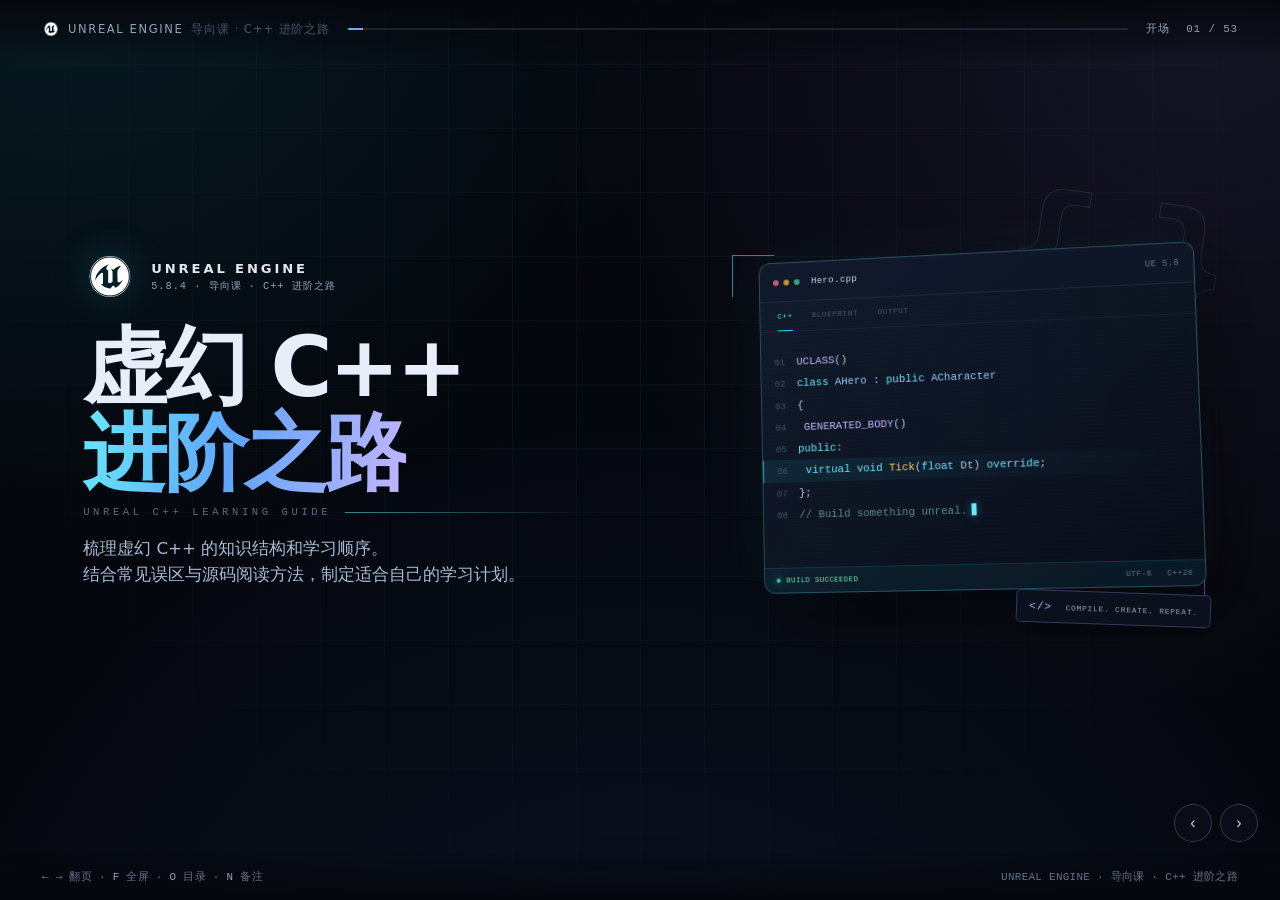
==== commit c4890d9f: "优化导向课封面与中文表述" ====
--- a/00-导向课-虚幻C++进阶之路/html/index.html
+++ b/00-导向课-虚幻C++进阶之路/html/index.html
@@ -350,17 +350,39 @@
           </div>
           <h1 class="reveal cover-title" style="--d:1">虚幻 C++<br><span class="grad">进阶之路</span></h1>
           <div class="cover-sub reveal" style="--d:2">
-            <span class="en">A MAP, NOT A MANUAL</span>
+            <span class="en">UNREAL C++ LEARNING GUIDE</span>
             <span class="ln"></span>
           </div>
-          <p class="lead reveal" style="--d:3">一张地图，不是一本手册。<br>五个境界、5W1H、六块要点、八个坑、四步闭环——听完能给自己排一条半年的路线。</p>
+          <p class="lead reveal" style="--d:3">梳理虚幻 C++ 的知识结构和学习顺序。<br>结合常见误区与源码阅读方法，制定适合自己的学习计划。</p>
         </div>
         <div class="hero-visual reveal" style="--d:2" aria-hidden="true">
-          <div class="ring r1"></div><div class="ring r2"></div><div class="ring r3"></div>
-          <div class="cross"></div><div class="orb-dot"></div><div class="orb"><i></i></div>
-        </div>
-      </div>
-      <aside class="notes">别讲履历、别讲引擎历史。第一句话：这节课不写一行代码。今天只做一件事——把 C++ 这条路画成一张你能带走的图。105 分钟是完整版，讲不完按 ★ 取舍，60 分钟也能讲完。</aside>
+          <div class="code-glow"></div>
+          <span class="code-watermark">{ }</span>
+          <span class="code-corner top-left"></span>
+          <span class="code-corner bottom-right"></span>
+          <div class="code-window">
+            <div class="code-window-bar">
+              <div class="window-dots"><i></i><i></i><i></i></div>
+              <span class="code-file">Hero.cpp</span>
+              <span class="code-version">UE 5.8</span>
+            </div>
+            <div class="code-tabs"><span class="active">C++</span><span>BLUEPRINT</span><span>OUTPUT</span></div>
+            <div class="code-body">
+              <div><span class="line-no">01</span><code><span class="code-macro">UCLASS</span>()</code></div>
+              <div><span class="line-no">02</span><code><span class="code-keyword">class</span> <span class="code-type">AHero</span> : <span class="code-keyword">public</span> <span class="code-type">ACharacter</span></code></div>
+              <div><span class="line-no">03</span><code>{</code></div>
+              <div><span class="line-no">04</span><code>    <span class="code-macro">GENERATED_BODY</span>()</code></div>
+              <div><span class="line-no">05</span><code><span class="code-keyword">public</span>:</code></div>
+              <div class="code-focus"><span class="line-no">06</span><code>    <span class="code-keyword">virtual void</span> <span class="code-fn">Tick</span>(<span class="code-keyword">float</span> Dt) <span class="code-keyword">override</span>;</code></div>
+              <div><span class="line-no">07</span><code>};</code></div>
+              <div><span class="line-no">08</span><code><span class="code-comment">// Build something unreal.</span><span class="code-caret"></span></code></div>
+            </div>
+            <div class="code-status"><span><i></i>BUILD SUCCEEDED</span><span>UTF-8&nbsp;&nbsp; C++20</span></div>
+          </div>
+          <div class="code-float-tag"><span>&lt;/&gt;</span> COMPILE. CREATE. REPEAT.</div>
+        </div>
+      </div>
+      <aside class="notes">开场直接说明课程范围：这节课不写代码，主要梳理虚幻 C++ 的知识结构、学习顺序和源码阅读方法。学生可以据此安排后续学习。</aside>
     </section>
 
     <!-- 02 -->
@@ -368,21 +390,21 @@
       <div class="slide-inner">
         <div class="kicker reveal">开场 · 预期管理</div>
         <h2 class="reveal" style="--d:1">今天不讲语法</h2>
-        <p class="lead reveal" style="--d:2">这一节不教你写代码，只告诉你代码该写在哪一层、为什么这么写、什么时候该动手。</p>
+        <p class="lead reveal" style="--d:2">这节课暂不展开语法，先介绍代码应该放在哪一层、为什么这样组织，以及什么时候开始动手。</p>
 
         <div class="reveal" style="--d:3;display:grid;grid-template-columns:1fr 1fr;gap:13px;margin-top:12px">
           <div class="card" style="margin:0;border-color:rgba(52,211,153,.26);background:linear-gradient(180deg,rgba(20,44,40,.42),rgba(9,16,26,.72))">
-            <div class="hd g">带走 —— 五个能立刻用的东西</div>
+            <div class="hd g">本节课的五个收获</div>
             <div class="tickset">
               <div class="tick g">你在哪个境界，以及凭什么这么判断</div>
-              <div class="tick g">这条路有多长，中间压着几级台阶</div>
+              <div class="tick g">这条学习路线有哪些阶段</div>
               <div class="tick g">先学什么、后学什么，顺序错了会怎样</div>
-              <div class="tick g">怎么判断自己学会了——四条自测标志</div>
+              <div class="tick g">用四条标准检查学习效果</div>
               <div class="tick g">答案去哪儿找：源码、工具、方法论</div>
             </div>
           </div>
           <div class="card" style="margin:0;border-color:rgba(251,113,133,.22);background:linear-gradient(180deg,rgba(46,22,30,.42),rgba(9,16,26,.72))">
-            <div class="hd r">留到别处 —— 不在今天的范围</div>
+            <div class="hd r">本节课不展开的内容</div>
             <div class="tickset">
               <div class="tick r">指针、模板、语法细节</div>
               <div class="tick r">宏展开后的完整代码</div>
@@ -424,31 +446,31 @@
             <div class="tagline">→ 走路</div>
           </div>
         </div>
-        <p class="tiny muted reveal" style="--d:5;margin-top:14px">三节课各管一件事：<b style="color:#a5f3fc">先看地图、再看地形、最后自己走</b>。今天只发地图，不发工具。</p>
-      </div>
-      <aside class="notes">学生最怕「又是一节念 PPT 的课」。先把能带走什么说清楚：带走一条路线，不是一堆名词。想学写代码去上实战课，这节课负责让你知道该上哪些课、按什么顺序上。底下三张卡是全场的坐标：先看地图，再看地形，最后自己走路。</aside>
+        <p class="tiny muted reveal" style="--d:5;margin-top:14px">三次课的安排：<b style="color:#a5f3fc">导向课梳理知识结构，基础课讲清运行机制，实战课完成项目练习</b>。</p>
+      </div>
+      <aside class="notes">先说明这节课能学到什么、不涉及什么。具体代码练习放在后续课程，本节课帮助学生判断需要学哪些内容，以及按什么顺序学。最后介绍三次课各自的侧重点。</aside>
     </section>
 
     <!-- 03 -->
-    <section class="slide" data-section="开场" data-title="今天回答六个问题">
+    <section class="slide" data-section="开场" data-title="这节课怎么讲">
       <div class="slide-inner">
         <div class="kicker reveal">开场 · 结构</div>
-        <h2 class="reveal" style="--d:1">今天回答六个问题</h2>
-        <p class="lead reveal" style="--d:2">5W1H，六个问题，六段内容。迷路了就先回到这张表。</p>
+        <h2 class="reveal" style="--d:1">这节课怎么讲</h2>
+        <p class="lead reveal" style="--d:2">先弄清虚幻 C++ 要学什么，再聊聊为什么值得学、你该学到哪一步，以及接下来怎么练。</p>
         <table class="mtx reveal" style="--d:3">
-          <thead><tr><th style="width:90px">问题</th><th style="width:130px">回答什么</th><th>落点</th><th style="width:80px">时长</th></tr></thead>
+          <thead><tr><th style="width:220px">聊到哪块</th><th>大致讲什么</th></tr></thead>
           <tbody>
-            <tr><td><code>WHAT</code></td><td>是什么</td><td>虚幻 C++ 包含六块，不只是语言；学会有四个标志</td><td>9 min</td></tr>
-            <tr><td><code>WHY</code></td><td>为什么</td><td>引擎为什么开放 C++；蓝图在失去什么；三层怎么分工</td><td>12 min</td></tr>
-            <tr><td><code>WHO</code></td><td>谁</td><td>四类人真的需要，其余人优先级不同</td><td>3 min</td></tr>
-            <tr><td><code>WHEN</code></td><td>什么时候</td><td>蓝图入手还是直接 C++；什么算「蓝图学明白了」</td><td>7 min</td></tr>
-            <tr><td><code>WHICH</code></td><td>学哪些</td><td>六块要点 + 八个坑，从 Core 到 GC 全部点到</td><td>24 min</td></tr>
-            <tr><td><code>HOW</code></td><td>怎么学</td><td>四步闭环、模仿什么、怎么积累、用什么工具</td><td>10 min</td></tr>
+            <tr><td>先认识它</td><td>除了 C++ 语法，还要学引擎里的哪些东西</td></tr>
+            <tr><td>再聊聊为什么学</td><td>哪些事情交给 C++，哪些事情用蓝图反而更方便</td></tr>
+            <tr><td>看看自己用不用得上</td><td>结合你的岗位和项目，判断该学到什么程度</td></tr>
+            <tr><td>找个合适的起点</td><td>从蓝图入手还是直接写 C++，各有什么利弊</td></tr>
+            <tr><td>把该补的列出来</td><td>过一遍六块核心知识，顺便说说常见的八个难点</td></tr>
+            <tr><td>最后讲讲怎么练</td><td>怎么抄、怎么改、怎么总结，让做过的内容真正留下来</td></tr>
           </tbody>
         </table>
-        <p class="big-line reveal" style="--d:4">再往后是三段收束：<b>觉悟</b>、<b>源码方法论</b>、<b>收尾行动</b>。</p>
-      </div>
-      <aside class="notes">这页当目录用，也当锚点。讲的时候报一声「现在回答第几个 W」，学生就不会迷路。</aside>
+        <p class="big-line reveal" style="--d:4">讲完这些，再带你看看<b>怎么用 AI 辅助学习</b>、<b>怎么翻源码</b>，最后留几项课后练习。</p>
+      </div>
+      <aside class="notes">这页按实际讲课顺序介绍即可：先认识虚幻 C++，再聊学习价值、适合人群和入门方式，接着梳理知识与难点，最后讲练习方法、AI 辅助和源码阅读。</aside>
     </section>
 
     <!-- 04 -->
@@ -456,7 +478,7 @@
       <div class="slide-inner">
         <div class="kicker reveal">地图 · 全貌</div>
         <h2 class="reveal" style="--d:1">五个境界：从会用到造工具</h2>
-        <p class="lead reveal" style="--d:2">每条路上的每一级都能落在这五格上。括号里是旧叫法；这是<b>能力刻度</b>，不是职级，也不是鄙视链。</p>
+        <p class="lead reveal" style="--d:2">可以把不同方向的学习进度放在这五级中检查。括号里是旧叫法；这里评估的是<b>具体能力</b>，与职级无关。</p>
         <div class="lv-pano reveal" style="--d:3">
           <div class="lv-col">
             <div class="top"><span class="lvl">L1 炼气</span><span class="no">新手村</span></div>
@@ -509,7 +531,7 @@
         <div class="reveal" style="--d:5;display:grid;grid-template-columns:1fr 1fr;gap:12px;margin-top:14px">
           <div class="card tight" style="margin:0;border-color:rgba(34,211,238,.3)">
             <b style="font-size:.86rem">为什么用「境界」这种叫法</b>
-            <p class="small muted" style="margin:.4em 0 0">因为它天生带三件事：<b style="color:#a5f3fc">可以并级、可以跳、没有官方认证</b>。比「初级/中级/高级」诚实得多——那套分级总让人误以为在排队。</p>
+            <p class="small muted" style="margin:.4em 0 0">各模块可以处在不同级别，也可以跳级，<b style="color:#a5f3fc">没有统一认证</b>。它用于自测，不要求所有人按同一条路线前进。</p>
           </div>
           <div class="card tight" style="margin:0;border-color:rgba(251,191,36,.28)">
             <b style="font-size:.86rem">时间量级怎么看</b>
@@ -517,7 +539,7 @@
           </div>
         </div>
       </div>
-      <aside class="notes">先给整段路，再逐级展开。三条常被误解的点：① 这是能力刻度不是职级；② 大多数人一辈子停在筑基、金丹，很正常；③ 借用修仙的壳是为了好记——炼气是入门，化神是传说，中间三段才是常态。时间量级只是参考，别当成承诺。下面那排卡片不用逐条念，讲清「每一级都有一个典型产出」就够了。</aside>
+      <aside class="notes">先介绍完整路线，再逐级展开。说明这三点：① 这里划分的是能力，不是职级；② 多数人长期处在筑基或金丹阶段很正常；③ 修仙名称只是方便记忆，炼气表示入门，化神表示行业级别的创造能力。时间量级仅供参考，下面重点说明每一级的典型产出。</aside>
     </section>
 
     <!-- 05 -->
@@ -561,18 +583,18 @@
           </div>
           </div>
           <div class="card" style="border-color:rgba(34,211,238,.34);margin:0">
-            <div class="hd">急着写 C++ 没错 —— 但请带着这四个问题写</div>
+            <div class="hd">开始写 C++ 时，先考虑这四个问题</div>
             <table class="mtx tight" style="margin-top:4px">
               <tr><td>① 它在谁手里活着</td><td>谁创建、谁持有、谁在什么时机销毁？GC 凭什么不回收它</td></tr>
-              <tr><td>② 它该写在哪一层</td><td>Actor / UObject / 组件 / 函数库——选错层，代码就散</td></tr>
-              <tr><td>③ 它为什么这么写</td><td>宏、模块、反射不是语法糖，是引擎的规矩，问一次为什么</td></tr>
+              <tr><td>② 它该写在哪一层</td><td>Actor / UObject / 组件 / 函数库：位置选错，代码就难以组织</td></tr>
+              <tr><td>③ 它为什么这么写</td><td>宏、模块和反射都有具体作用，需要理解引擎的约束</td></tr>
               <tr><td>④ 换个人能改吗</td><td>命名、分层、注释；能跑只是及格，能被人接手才算会</td></tr>
             </table>
-            <p class="tiny muted" style="margin:6px 0 0">提前学 C++ 完全可行，引擎源码就是最好的教材。但「先写通再补原理」的账，早晚要还——差别只是现在想，还是三个月后返工。</p>
-          </div>
-        </div>
-      </div>
-      <aside class="notes">这一页的态度要讲明：炼气期直接写 C++ 完全可以，甚至鼓励——引擎源码就是最好的教材，早动手早开窍。真正要拦住的不是「写」，而是「只写不想」。这四个问题是提前写 C++ 的人必须先挂在墙上的：谁持有它、写在哪一层、为什么这么写、换个人能不能改。今天不要求答对，但要求每写一段都问一次。</aside>
+            <p class="tiny muted" style="margin:6px 0 0">提前学 C++ 完全可行，引擎源码也是重要的学习材料。先写通再补原理也可以，但要及时回顾，避免后续集中返工。</p>
+          </div>
+        </div>
+      </div>
+      <aside class="notes">炼气阶段可以直接写 C++，引擎源码也可以作为学习材料。需要避免只照抄而不理解。每写一段代码，都检查四个问题：谁持有它、写在哪一层、为什么这样写、换个人能不能修改。本节课不要求学生立即答全。</aside>
     </section>
 
     <!-- 06 -->
@@ -582,7 +604,7 @@
         <h2 class="reveal" style="--d:1">筑基 · 掌握引擎：开始分工</h2>
         <div class="cols reveal" style="--d:2">
           <div class="card">
-            <div class="hd">动手 —— 哪些模块交给 C++</div>
+            <div class="hd">适合交给 C++ 的模块</div>
             <table class="mtx tight">
               <tr><td>函数库</td><td>BlueprintCallable 静态函数库，把重复逻辑收进 C++</td></tr>
               <tr><td>计算逻辑</td><td>伤害公式、属性结算、路径与寻路辅助</td></tr>
@@ -591,7 +613,7 @@
             </table>
           </div>
           <div class="card">
-            <div class="hd v">动脑 —— 这一级真正在练的</div>
+            <div class="hd v">这一阶段需要掌握的能力</div>
             <table class="mtx tight">
               <tr><td>分工框架</td><td>什么必须 C++、什么留在蓝图，边界画在哪</td></tr>
               <tr><td>函数库</td><td>把项目里的通用能力沉淀成可复用模块</td></tr>
@@ -608,9 +630,9 @@
        │  再往下走一层
   <b>懂 Asset</b>      ── 知道资产是「存在磁盘上的对象」，有引用关系、有加载时机</pre>
         </div>
-        <div class="capability reveal" style="--d:4">能力标志 <b>知道这段逻辑该写在哪一层</b> —— 不是「C++ 还是蓝图」，是 C++ / 脚本 / 蓝图 三选一。</div>
-      </div>
-      <aside class="notes">红字是这一级的门槛，不是骂人：会用 Actor 不等于理解 UObject 的世界。核心词是「分工」——什么时候该写 C++，才是这一级真正要过的关。三层认知的顺序不能跳。</aside>
+        <div class="capability reveal" style="--d:4">能力标志 <b>知道这段逻辑该写在哪一层</b>：能在 C++、脚本和蓝图之间做出合理选择。</div>
+      </div>
+      <aside class="notes">会用 Actor 不代表已经理解 UObject 的对象体系。这一级重点是分工，知道什么时候该用 C++、脚本或蓝图。Actor、Object、Asset 三层概念按顺序解释。</aside>
     </section>
 
     <!-- 07 -->
@@ -620,7 +642,7 @@
         <h2 class="reveal" style="--d:1">金丹 · 懂得引擎：知道去哪儿找</h2>
         <div class="mgrid mg-2 reveal" style="--d:2">
           <div class="mi"><span class="k">研究</span><b>模块的机制与原理</b><p>不只看接口签名，而是看它为什么这样设计、约束从哪来</p></div>
-          <div class="mi"><span class="k">实现</span><b>在 C++ 层写支撑类</b><p>工具类、策略类、子系统——给团队搭骨架，而不是填功能</p></div>
+          <div class="mi"><span class="k">实现</span><b>在 C++ 层写支撑类</b><p>通过工具类、策略类和子系统，为团队提供稳定的基础结构</p></div>
           <div class="mi v"><span class="k">扩展</span><b>引擎层扩展</b><p>Slate 自定义控件、编辑器扩展、改造渲染管线</p></div>
           <div class="mi a"><span class="k">维护</span><b>改引擎 / Hack / 修 bug</b><p>改得动，也合得回去；知道哪条路以后升级会疼</p></div>
         </div>
@@ -634,9 +656,9 @@
             <div class="sr "><span class="lbl">5</span><span class="txt">如果我要扩展它，最小侵入点在哪儿？</span></div>
           </div>
         </div>
-        <div class="capability reveal" style="--d:4">能力标志 <b>任何模块都有信心翻到源码并扩展</b> —— 缺的只是时间，不是勇气。</div>
-      </div>
-      <aside class="notes">「信心」比「会」重要：知道去哪儿找，比背下来有用。这一级的人拿到陌生模块，第一反应是打开源码，不是发帖问。</aside>
+        <div class="capability reveal" style="--d:4">能力标志 <b>面对陌生模块，能够阅读源码并找到合适的扩展点</b>。</div>
+      </div>
+      <aside class="notes">这一级不要求记住所有接口，重点是面对陌生模块时能主动阅读源码，找到实现和扩展点。</aside>
     </section>
 
     <!-- 08 -->
@@ -661,9 +683,9 @@
             <div class="sr hi"><span class="lbl">元婴</span><span class="txt"><b>把功能做成能力</b>      别人也能用它快速做出同样的事</span></div>
           </div>
         </div>
-        <p class="big-line reveal" style="--d:4">这一级不是目标，是<b>结果</b>——先把一堆没人愿意解决的问题解决掉。</p>
-      </div>
-      <aside class="notes">一页带过，别让学生以为这是目标。能到这一级的人，往往是先解决了一堆没人愿意解决的问题。真正稀缺的不是技术，是「知道什么不该做」。</aside>
+        <p class="big-line reveal" style="--d:4">这一阶段的能力通常来自持续解决项目中的复杂问题。</p>
+      </div>
+      <aside class="notes">这一页简要介绍即可。达到这一阶段通常需要长期解决复杂项目问题，同时还要能评估改动的必要性，避免过度设计。</aside>
     </section>
 
     <!-- 09 -->
@@ -673,7 +695,7 @@
         <h2 class="reveal" style="--d:1">化神 · 创造引擎：造工具的人</h2>
         <div class="mgrid mg-3 reveal" style="--d:2">
           <div class="mi"><span class="k">01</span><b>清楚整体结构</b><p>知道引擎各子系统的边界、依赖方向、演进路线</p></div>
-          <div class="mi v"><span class="k">02</span><b>站行业高度造工具</b><p>解决的不是一个项目的问题，是一类项目的问题</p></div>
+          <div class="mi v"><span class="k">02</span><b>设计通用工具</b><p>把单个项目中的经验整理成适用于一类项目的工具</p></div>
           <div class="mi a"><span class="k">03</span><b>作品影响行业</b><p>别人因为你的工具，改变了工作方式</p></div>
         </div>
         <div class="diagram reveal" style="--d:3">
@@ -685,9 +707,9 @@
             <div class="sr hi"><span class="lbl">元婴 → 化神</span><span class="txt">从「能重做」到「定义问题」  <b>造工具</b></span></div>
           </div>
         </div>
-        <p class="big-line reveal" style="--d:4">境界的尽头不是技术，是<b>判断力</b>——知道什么该做、什么不该做。</p>
-      </div>
-      <aside class="notes">同上，快速带过。落点一句：这一级拼的不是代码量，是判断力。很多人卡在元婴不是技术不够，是不敢做减法。</aside>
+        <p class="big-line reveal" style="--d:4">除了技术能力，还要能判断<b>哪些方案值得投入，哪些改动应该避免</b>。</p>
+      </div>
+      <aside class="notes">简要介绍。这个阶段除了代码能力，还需要判断方案的投入产出，并能为项目做减法。</aside>
     </section>
 
     <!-- 10 -->
@@ -699,9 +721,9 @@
           <div class="card">
             <div class="hd">三条使用说明</div>
             <div class="tickset">
-              <div class="tick"><b>可以并级</b> —— 你可能还在筑基，但某个模块已经是金丹</div>
-              <div class="tick"><b>可以跳</b> —— 被人带过一遍，某块直接越级</div>
-              <div class="tick"><b>不是排队</b> —— 没人给你发证书，也没人检查你第几级</div>
+              <div class="tick"><b>可以并级</b>：整体还在筑基，某个模块也可能已经达到金丹</div>
+              <div class="tick"><b>可以跳级</b>：有项目经验或他人指导时，某些模块可以更快掌握</div>
+              <div class="tick"><b>不必对齐</b>：它只是自测工具，没有统一的评级标准</div>
             </div>
           </div>
           <div class="card" style="border-color:rgba(34,211,238,.32)">
@@ -715,42 +737,42 @@
             </table>
           </div>
         </div>
-        <p class="big-line reveal" style="--d:3">知道自己<b>缺哪一块</b>，比知道自己<b>第几级</b>有用。</p>
-        <p class="tiny muted reveal" style="--d:4;margin-top:6px">所以接下来那张六块要点，比你现在的段位更重要——它才是打分表。</p>
-      </div>
-      <aside class="notes">这是防抬杠页。学生一定会问「我算哪个境界」，把问题换成「我缺哪块」。别在课上给任何人评级，给了就是给自己找麻烦。</aside>
+        <p class="big-line reveal" style="--d:3">自测的重点是找出<b>具体薄弱模块</b>，而不是确定一个笼统的等级。</p>
+        <p class="tiny muted reveal" style="--d:4;margin-top:6px">接下来用六块要点分别检查，更容易确定下一步该补什么。</p>
+      </div>
+      <aside class="notes">学生可能会问「我算哪个境界」。建议把问题改成「我目前缺哪块」，按模块自测，不在课上给个人评级。</aside>
     </section>
 
     <!-- 11 -->
-    <section class="slide" data-section="框架" data-title="5W1H">
+    <section class="slide" data-section="框架" data-title="课程内容一览">
       <div class="slide-inner">
         <div class="kicker reveal">框架</div>
-        <h2 class="reveal" style="--d:1">5W1H：六个问题，六段内容</h2>
+        <h2 class="reveal" style="--d:1">这节课，按这个顺序聊</h2>
         <div class="mgrid mg-3 reveal" style="--d:2">
-          <div class="mi"><span class="k">WHAT</span><b>是什么</b><p>六块拼图 · 学会的四个标志 · 三条误区</p></div>
-          <div class="mi"><span class="k">WHY</span><b>为什么</b><p>引擎为什么开放 · 你为什么学 · 蓝图够不够 · 配比</p></div>
-          <div class="mi"><span class="k">WHO</span><b>谁</b><p>四类真的需要的人</p></div>
-          <div class="mi v"><span class="k">WHEN</span><b>什么时候</b><p>三个前置 · 什么算学会蓝图</p></div>
-          <div class="mi v"><span class="k">WHICH</span><b>学哪些</b><p>六块要点 · 八个坑</p></div>
-          <div class="mi v"><span class="k">HOW</span><b>怎么学</b><p>四步闭环 · 模仿 · 积累 · 工具</p></div>
+          <div class="mi"><span class="k">01 · 先认识它</span><b>虚幻 C++ 到底学什么</b><p>不只学语法，还要懂引擎框架、构建、反射和对象管理</p></div>
+          <div class="mi"><span class="k">02 · 再聊聊价值</span><b>什么时候真的需要它</b><p>看看 C++ 和蓝图各自适合做什么，别为了用而用</p></div>
+          <div class="mi"><span class="k">03 · 结合自己</span><b>你该学到哪一步</b><p>岗位不同、项目不同，需要补的内容也不一样</p></div>
+          <div class="mi v"><span class="k">04 · 找个起点</span><b>从蓝图还是 C++ 开始</b><p>两条路都能走，选一条更适合你当前基础的</p></div>
+          <div class="mi v"><span class="k">05 · 把内容过一遍</span><b>重点知识和常见难点</b><p>知道每块大概讲什么，遇到问题时知道往哪儿查</p></div>
+          <div class="mi v"><span class="k">06 · 最后讲方法</span><b>学完以后怎么练</b><p>先照着做，再自己改，做完留下代码和笔记</p></div>
         </div>
         <div class="diagram reveal" style="--d:3">
           <div class="cap">全场结构（12 段 · 53 页 · 105 分钟）</div>
-<pre class="ascii">  A 开场 <u>5′</u>   B 地图 <u>10′</u>   C 框架 <u>2′</u>   D What <u>9′</u>   E Why <u>12′</u>   F Who <u>3′</u>
+<pre class="ascii">  A 开场 <u>5′</u>   B 地图 <u>10′</u>   C 框架 <u>2′</u>   D 是什么 <u>9′</u>   E 为什么 <u>12′</u>   F 谁需要 <u>3′</u>
   ▓▓▓░░░░░░░░░░░▓▓░░░░░░░░░░░░░░▓▓▓▓░░░░░░░░░░▓▓▓▓▓▓░░░░░▓▓░
-  G When <u>7′</u>   H Which <u>24′</u>                I How <u>10′</u>  J 觉悟 <u>8′</u>  K 源码 <u>10′</u>  L 收尾 <u>5′</u>
+  G 何时学 <u>7′</u>  H 学什么 <u>24′</u>                I 怎么学 <u>10′</u>  J 觉悟 <u>8′</u>  K 源码 <u>10′</u>  L 收尾 <u>5′</u>
   ▓▓▓░░░░░▓▓▓▓▓▓▓▓▓▓▓▓▓▓▓▓░░░▓▓▓▓▓▓░░▓▓▓▓░░░▓▓▓▓▓░░░▓▓░░</pre>
         </div>
       </div>
-      <aside class="notes">当目录用，也当「迷路回来看」的锚点。H 段最长（24 分钟），也是全场最该保留的部分——如果时间被压，压缩 A 和 K，H 不要压。</aside>
+      <aside class="notes">这页作为课程目录和定位页。H 段知识最密集，讲解时需要保留足够时间；需要压缩时，优先精简 A 和 K。</aside>
     </section>
 
     <!-- 12 -->
-    <section class="slide" data-section="What" data-title="旧教程还能照抄吗">
-      <div class="slide-inner">
-        <div class="kicker reveal">What · 先解雷</div>
+    <section class="slide" data-section="是什么" data-title="旧教程还能照抄吗">
+      <div class="slide-inner">
+        <div class="kicker reveal">是什么 · 版本差异</div>
         <h2 class="reveal" style="--d:1">旧教程还能照抄吗</h2>
-        <p class="lead reveal" style="--d:2">地图没变，路修过。网上有一半教程是 UE4 的，直接抄会编译不过，或者写出今天不该有的结构。</p>
+        <p class="lead reveal" style="--d:2">很多网上教程仍基于 UE4。直接照搬可能编译失败，也可能在新项目里沿用已经不推荐的结构。</p>
         <div class="cols reveal" style="--d:3">
           <div>
             <table class="mtx tight">
@@ -772,27 +794,27 @@
             <div class="card tight" style="border-color:rgba(251,191,36,.3)"><b>见到旧教程怎么办</b><p class="small muted" style="margin:.35em 0 0">先认版本：看发布日期、看有没有 Enhanced Input、看有没有 TObjectPtr。三样都没有，就是 4.x 的。</p></div>
           </div>
         </div>
-        <p class="big-line reveal" style="--d:4">看到旧教程不用慌，先认出它用的是<b>哪套</b>。</p>
-      </div>
-      <aside class="notes">这页是给学生「解雷」的。课上一律按 5.8 讲，但不假装旧写法不存在——旧项目里到处都是，能认出来比骂它有用。判断版本的三招（发布日期 / Enhanced Input / TObjectPtr）是这页最实用的东西。</aside>
+        <p class="big-line reveal" style="--d:4">参考旧教程前，先确认它的<b>引擎版本和输入系统</b>。</p>
+      </div>
+      <aside class="notes">课上一律按 5.8 讲，同时说明旧项目中仍会见到旧写法。学生需要能识别版本差异。判断版本时重点看发布日期、Enhanced Input 和 TObjectPtr。</aside>
     </section>
 
     <!-- 13 -->
-    <section class="slide" data-section="What" data-title="虚幻 C++ ≠ C++">
-      <div class="slide-inner">
-        <div class="kicker reveal">What</div>
+    <section class="slide" data-section="是什么" data-title="虚幻 C++ ≠ C++">
+      <div class="slide-inner">
+        <div class="kicker reveal">是什么 · 知识范围</div>
         <h2 class="reveal" style="--d:1">虚幻 C++ ≠ C++</h2>
-        <p class="lead reveal" style="--d:2">C++ 只是地基，剩下五块是「引擎的规矩」。很多人学不下去，是只学了第一块。</p>
+        <p class="lead reveal" style="--d:2">除了标准 C++，还要理解引擎框架、构建、反射、核心库和蓝图交互。只学语法，很难独立完成引擎功能。</p>
         <div class="mgrid mg-3 reveal" style="--d:3">
-          <div class="mi"><span class="k">01 · 基础</span><b>标准 C++</b><p>语法、指针、类、模板、RAII——唯一能在书上学的部分</p></div>
+          <div class="mi"><span class="k">01 · 基础</span><b>标准 C++</b><p>语法、指针、类、模板、RAII，可通过通用教材系统学习</p></div>
           <div class="mi"><span class="k">02 · 约定</span><b>引擎的 C++ 框架</b><p>Actor / Component / Gameplay 的写法约定，命名与生命周期</p></div>
           <div class="mi v"><span class="k">03 · 构建</span><b>模块与插件（UBT）</b><p>代码怎么被组织、被编译、被链接到目标平台</p></div>
-          <div class="mi v"><span class="k">04 · 生成</span><b>反射与代码生成（UHT）</b><p>宏为什么不是注释，generated.h 里到底是什么</p></div>
+          <div class="mi v"><span class="k">04 · 生成</span><b>反射与代码生成（UHT）</b><p>宏如何参与代码生成，generated.h 中包含什么</p></div>
           <div class="mi g"><span class="k">05 · 日常</span><b>Core 的库</b><p>FString / TArray / TMap / UE_LOG / 智能指针 / 委托</p></div>
           <div class="mi a"><span class="k">06 · 桥梁</span><b>与蓝图交互</b><p>UPROPERTY / UFUNCTION / 函数库 / 反射调用</p></div>
         </div>
         <div class="diagram reveal" style="--d:4">
-          <div class="cap">六块与常见报错的对应关系——报错就是线索</div>
+          <div class="cap">根据常见报错定位相关知识</div>
 <div class="spec">
             <div class="sr neg"><span class="lbl"><s>unresolved external / undefined symbol</s></span><span class="txt">→  第 3 块（模块依赖没连上）</span></div>
             <div class="sr neg"><span class="lbl"><s>xxx is not a member of ...</s></span><span class="txt">→  第 3 块（头文件没包含或模块没公开）</span></div>
@@ -801,17 +823,17 @@
             <div class="sr neg"><span class="lbl"><s>blueprint can't find variable</s></span><span class="txt">→  第 6 块（缺 UPROPERTY 或 BlueprintReadWrite）</span></div>
           </div>
         </div>
-        <p class="tiny muted reveal" style="--d:5;margin-top:8px">UE5 这些年加的 Subsystem、Enhanced Input、StateTree，不是第七块，是这六块在应用层的新补丁。</p>
-      </div>
-      <aside class="notes">关键一句：C++ 只是地基，剩下五块是引擎的规矩。很多人学到一半放弃，不是因为 C++ 难，是因为只学了第一块，剩下的靠猜。这张「报错 → 第几块」的表是最实用的，学生遇到错能自己对号。</aside>
+        <p class="tiny muted reveal" style="--d:5;margin-top:8px">UE5 新增的 Subsystem、Enhanced Input、StateTree 等功能，也可以归入这六块知识中理解。</p>
+      </div>
+      <aside class="notes">除了标准 C++，还要理解引擎框架和相关工具。很多人遇到困难，是因为只学了语法，对模块、反射和对象管理缺少认识。结合报错表说明各块知识的实际用途。</aside>
     </section>
 
     <!-- 14 -->
-    <section class="slide" data-section="What" data-title="学会的四条标志">
-      <div class="slide-inner">
-        <div class="kicker reveal">What · 自测表</div>
+    <section class="slide" data-section="是什么" data-title="学会的四条标志">
+      <div class="slide-inner">
+        <div class="kicker reveal">是什么 · 自测表</div>
         <h2 class="reveal" style="--d:1">学会的四条标志</h2>
-        <p class="lead reveal" style="--d:2">反过来当自测表：四条一条都没有，说明还没入门，不是笨。</p>
+        <p class="lead reveal" style="--d:2">可以用这四项检查目前的基础，找出还需要补强的部分。</p>
         <table class="mtx reveal" style="--d:3">
           <thead><tr><th style="width:140px">标志</th><th>具体要求</th><th style="width:230px">怎么检验</th><th style="width:110px">对应块</th></tr></thead>
           <tbody>
@@ -830,13 +852,13 @@
           </div>
         </div>
       </div>
-      <aside class="notes">这四条比任何考试都准。特别是第一条——很多人以为是「我 C++ 不行」，其实是模块没加、头文件没包含。三类错误的区分是这页的核心。</aside>
+      <aside class="notes">用这四项帮助学生自测。很多报错并非语法问题，而是模块没加或头文件没包含。重点讲清编译错误、链接错误和运行崩溃的区别。</aside>
     </section>
 
     <!-- 15 -->
-    <section class="slide" data-section="What" data-title="它不是什么">
-      <div class="slide-inner">
-        <div class="kicker reveal">What · 拆门槛</div>
+    <section class="slide" data-section="是什么" data-title="它不是什么">
+      <div class="slide-inner">
+        <div class="kicker reveal">是什么 · 常见误区</div>
         <h2 class="reveal" style="--d:1">它不是什么</h2>
         <div class="cols3 reveal" style="--d:2">
           <div class="card no">
@@ -864,25 +886,25 @@
             <div class="sr pos"><span class="lbl"><g>走通的人</g></span><span class="txt">从「改一个数值」开始，先有反馈，再要原理</span></div>
           </div>
         </div>
-        <p class="big-line reveal" style="--d:4">门槛不在记忆量，在于<b>知不知道该写在哪</b>。</p>
-      </div>
-      <aside class="notes">提前拆掉心里的门槛。学生最常问「要背多少 API」，答案是零。真实的学习顺序是反过来的：先改、再有反馈、再要原理。</aside>
+        <p class="big-line reveal" style="--d:4">学习重点是理解代码的<b>职责和位置</b>，不需要先记住大量 API。</p>
+      </div>
+      <aside class="notes">学生常问需要背多少 API。说明不需要以背诵为起点，可以先修改现有功能，观察结果，再回头理解原理。</aside>
     </section>
 
     <!-- 16 -->
-    <section class="slide" data-section="Why" data-title="为什么引擎要开放 C++">
-      <div class="slide-inner">
-        <div class="kicker reveal">Why · 引擎侧</div>
+    <section class="slide" data-section="为什么" data-title="为什么引擎要开放 C++">
+      <div class="slide-inner">
+        <div class="kicker reveal">为什么 · 引擎侧</div>
         <h2 class="reveal" style="--d:1">为什么引擎要开放 C++</h2>
         <div class="two-col-dense reveal" style="--d:2">
           <div>
             <table class="mtx tight">
               <thead><tr><th style="width:110px">理由</th><th>具体是什么</th></tr></thead>
               <tbody>
-                <tr><td>性能</td><td>原话说了三遍——直接编译成机器码，没有解释层</td></tr>
+                <tr><td>性能</td><td>直接编译成机器码，不需要经过蓝图虚拟机</td></tr>
                 <tr><td>可优化</td><td>能优化到自己真正想优化的那一行，而不是等别人开放接口</td></tr>
                 <tr><td>强类型</td><td>大项目里重构不容易崩，编译器帮你查一半错</td></tr>
-                <tr><td>开放性</td><td>可定制、可扩展、可替换——从渲染到构建</td></tr>
+                <tr><td>开放性</td><td>渲染、构建等部分都可以定制、扩展或替换</td></tr>
                 <tr><td>迭代快</td><td>不用等接口层补齐，团队自己就能往下做</td></tr>
                 <tr><td>生态</td><td>第三方中间件几乎都是 C/C++，接得进来</td></tr>
               </tbody>
@@ -902,22 +924,22 @@
           </div>
         </div>
       </div>
-      <aside class="notes">别只讲性能：真正的原因是引擎不可能替所有项目做完决定。它给你一把可以直接动刀的工具，代价是你要懂刀在干什么。生态这一条别漏——接第三方 SDK 时你就明白为什么非得是 C++。</aside>
+      <aside class="notes">除了性能，还要说明引擎无法替所有项目做完设计决策。C++ 提供了更底层的扩展能力，也要求开发者理解相关约束。接入第三方 SDK 是常见的实际需求。</aside>
     </section>
 
     <!-- 17 -->
-    <section class="slide" data-section="Why" data-title="为什么你要学">
-      <div class="slide-inner">
-        <div class="kicker reveal">Why · 你这一侧</div>
+    <section class="slide" data-section="为什么" data-title="为什么你要学">
+      <div class="slide-inner">
+        <div class="kicker reveal">为什么 · 学习价值</div>
         <h2 class="reveal" style="--d:1">为什么你要学</h2>
         <div class="mgrid mg-2 reveal" style="--d:2">
           <div class="mi"><span class="k">01 · 能力</span><b>扩展功能能直达底层</b><p>蓝图做不了的需求，C++ 能做。定制、接 SDK、改引擎行为</p></div>
-          <div class="mi"><span class="k">02 · 性能</span><b>能优化真正的热点</b><p>不是猜哪里慢，而是量出来再改。Unreal Insights 能告诉你在哪</p></div>
+          <div class="mi"><span class="k">02 · 性能</span><b>能优化真正的热点</b><p>先用 Unreal Insights 测量性能，再针对热点修改</p></div>
           <div class="mi v"><span class="k">03 · 理解</span><b>能调试，也能读懂引擎</b><p>断点进得去，才知道它怎么跑。看懂源码 = 拿着教材学</p></div>
           <div class="mi a"><span class="k">04 · 职业</span><b>初级到中级的分水岭</b><p>大项目总得有一门「Hold 得住」的语言。招聘上写不写，是两个价位</p></div>
         </div>
         <div class="diagram reveal" style="--d:3">
-          <div class="cap">学与不学，三年后的差别（同一批入行的人）</div>
+          <div class="cap">不同技术路线对项目维护的影响</div>
 <div class="spec">
             <div class="sr neg"><span class="lbl"><s>只做蓝图</s></span><span class="txt"><g>会 C++</g></span></div>
             <div class="sr "><span class="lbl">第 1 年</span><span class="txt">能独立做小项目 ✓                 能独立做小项目 ✓</span></div>
@@ -926,17 +948,17 @@
             <div class="sr "><span class="lbl">天花板 ≈ 项目复杂度</span><span class="txt">天花板 ≈ 自己想停在哪</span></div>
           </div>
         </div>
-        <p class="big-line reveal" style="--d:4">理解了 <b>why</b>，才解决得了 <b>how</b>。</p>
-      </div>
-      <aside class="notes">补一句现实理由：招聘上写「熟悉 C++」和不写，是两个价位的岗位。这条别展开成鸡汤，点到为止。三年对比图很扎心，但它是真的。</aside>
+        <p class="big-line reveal" style="--d:4">明确使用 C++ 的场景，再决定需要学到什么程度。</p>
+      </div>
+      <aside class="notes">可以补充招聘中的现实需求：不同岗位对 C++ 能力的要求和薪资范围会有差别，点到为止。三年对比图用于说明技术路线对维护能力的影响，不要当作对所有人的确定预测。</aside>
     </section>
 
     <!-- 18 -->
-    <section class="slide" data-section="Why" data-title="蓝图正在失去什么">
-      <div class="slide-inner">
-        <div class="kicker reveal">Why · 边界</div>
+    <section class="slide" data-section="为什么" data-title="蓝图正在失去什么">
+      <div class="slide-inner">
+        <div class="kicker reveal">为什么 · 蓝图边界</div>
         <h2 class="reveal" style="--d:1">蓝图正在失去什么</h2>
-        <p class="lead reveal" style="--d:2">说句不客气的话：AI 时代下，蓝图的作用在变小。它没死，但它的护城河只剩一条。</p>
+        <p class="lead reveal" style="--d:2">文本代码和 AI 工具的发展，正在改变蓝图的使用范围。它在编辑器中的可视化优势仍然存在。</p>
         <div class="mgrid mg-3 reveal" style="--d:3">
           <div class="mi r"><span class="k">硬伤 01 · 版本管理</span><b>二进制资产，合并不了</b>
             <p>蓝图是 .uasset，本质是二进制。两个人改同一个蓝图，只能靠「你先提交我后改」，或者干脆分文件。代码能 merge、能 diff、能 review，蓝图不行。</p>
@@ -945,22 +967,22 @@
             <p>蓝图跑在 VM 上，逐节点解释。同一个逻辑，C++ 常常快一个数量级。热点逻辑放蓝图，是项目后期最常见的性能债。</p>
           </div>
           <div class="mi r"><span class="k">硬伤 03 · AI 时代</span><b>AI 写不动节点图</b>
-            <p>AI 最擅长的是文本：C++、Python、Lua、C#。对着二进制节点图，它既读不懂也改不了——这一步直接把蓝图挡在了 AI 工作流外面。</p>
+            <p>AI 工具通常更适合处理 C++、Python、Lua、C# 等文本。蓝图的二进制节点图难以直接参与文本生成、审查和重构流程。</p>
           </div>
         </div>
         <div class="reveal" style="--d:4;display:grid;grid-template-columns:1.15fr 1fr;gap:12px;margin-top:12px">
           <div class="diagram" style="margin-top:0">
-            <div class="cap">蓝图现在的唯一不可替代项</div>
-<div class="spec">
-            <div class="sr "><span class="lbl"><b>编辑器生态</b></span><span class="txt">美术、TA、策划、音频——不写代码的人，只能在这里干活</span></div>
+            <div class="cap">蓝图目前最有价值的部分：编辑器生态</div>
+<div class="spec">
+            <div class="sr "><span class="lbl"><b>编辑器生态</b></span><span class="txt">美术、TA、策划和音频成员可以直接在编辑器中修改和预览</span></div>
             <div class="sr note"><span class="txt">材质、动画、Niagara、UMG 可视化预览，都是它的延伸</span></div>
-            <div class="sr neg"><span class="lbl"><s>如果没有这套生态</s></span><span class="txt">蓝图早被脚本语言取代了 —— 这就是为什么 Epic 还要死守它</span></div>
-            <div class="sr pos"><span class="lbl"><g>它依然值得学</g></span><span class="txt">因为「让非程序也能改」，这件事暂时没有第二个解</span></div>
+            <div class="sr neg"><span class="lbl"><s>主要限制</s></span><span class="txt">团队协作、性能分析和文本工具支持都不如代码方便</span></div>
+            <div class="sr pos"><span class="lbl"><g>适用场景</g></span><span class="txt">非程序成员可以直接修改逻辑、预览效果并参与迭代</span></div>
           </div>
           </div>
           <div class="card" style="margin:0;border-color:rgba(251,191,36,.32)">
-            <div class="hd a">一句话概括蓝图的处境</div>
-            <p style="margin:.2em 0;font-size:.92rem;line-height:1.55">它<b>不是被 C++ 打败的</b>，是被「版本控制 + 性能 + AI」三件事同时挤压。</p>
+            <div class="hd a">蓝图在项目中的定位</div>
+            <p style="margin:.2em 0;font-size:.92rem;line-height:1.55">版本控制、性能和 AI 工具支持，都在影响团队使用蓝图的方式。</p>
             <div class="tickset" style="margin-top:6px">
               <div class="tick a">对程序：蓝图从「主力」退成「胶水与调参层」</div>
               <div class="tick a">对非程序：蓝图仍是唯一入口，短期不会变</div>
@@ -968,15 +990,15 @@
             </div>
           </div>
         </div>
-        <p class="big-line reveal" style="--d:5">真正的问题不是「用不用蓝图」，是<b>你还有没有别的选项</b>。</p>
-      </div>
-      <aside class="notes">这页要有态度，但别变成踩蓝图。三条硬伤按顺序讲：版本管理（最痛，团队越大越痛）→ 性能（最常见的技术债）→ AI（最新的一条，也是最致命的长期趋势）。落点讲清：蓝图不会被淘汰，因为编辑器生态还在；但它的定位已经从「主战场」退到「非程序入口 + 调参层」。程序如果只会蓝图，就等于只会一个正在收缩的战场。</aside>
+        <p class="big-line reveal" style="--d:5">根据团队分工和项目需求选择蓝图，同时保留使用 C++ 的能力。</p>
+      </div>
+      <aside class="notes">介绍蓝图限制时避免简单化地否定它。按版本管理、性能和 AI 工具支持三个方面说明，再补充编辑器生态和非程序成员协作的优势。对程序员而言，蓝图通常承担连接逻辑和参数调整的工作；对非程序成员，它仍是重要的工作入口。</aside>
     </section>
 
     <!-- 19 -->
-    <section class="slide" data-section="Why" data-title="三层分工：C++ / 脚本 / 蓝图">
-      <div class="slide-inner">
-        <div class="kicker reveal">Why · 分工</div>
+    <section class="slide" data-section="为什么" data-title="三层分工：C++ / 脚本 / 蓝图">
+      <div class="slide-inner">
+        <div class="kicker reveal">为什么 · 三层分工</div>
         <h2 class="reveal" style="--d:1">配比早就不是 80 / 20 了</h2>
         <p class="lead reveal" style="--d:2">过去流行的「20% C++ / 80% 蓝图」已经不够用了。现在的常见做法是三层：<b style="color:#a5f3fc">C++ 内核 · 脚本玩法 · 蓝图调参</b>。</p>
         <div class="reveal" style="--d:3;display:grid;grid-template-columns:1.1fr 1fr;gap:12px;margin-top:10px">
@@ -1004,34 +1026,34 @@
                 <tr><td>非程序可用</td><td class="ok">最好</td><td class="no">要学语法</td><td class="no">不行</td></tr>
               </tbody>
             </table>
-            <div class="card tight"><b>结论</b><p class="small muted" style="margin:.35em 0 0">这次要学的不是「C++ 抢蓝图的活」，而是<b style="color:#a5f3fc">学会选层</b>：写在哪一层，比用什么语言更重要。</p></div>
+            <div class="card tight"><b>结论</b><p class="small muted" style="margin:.35em 0 0">这里重点讨论<b style="color:#a5f3fc">如何分层</b>：根据职责选择 C++、脚本或蓝图，而不是只比较语言。</p></div>
           </div>
         </div>
         <div class="reveal" style="--d:4;display:grid;grid-template-columns:1fr 1fr;gap:12px;margin-top:12px">
-          <div class="card tight" style="border-color:rgba(251,191,36,.3)"><b>为什么脚本能顶掉一大块蓝图</b>
+          <div class="card tight" style="border-color:rgba(251,191,36,.3)"><b>脚本适合承担的部分</b>
             <div class="tickset">
               <div class="tick a">版本控制：文本 diff / merge / review，团队协作不再靠喊</div>
               <div class="tick a">AI 协作：AI 能读、能改、能补测试，整条流水线跑得通</div>
               <div class="tick a">热更新：不进引擎也能改玩法，运营活动不用等版本</div>
             </div>
           </div>
-          <div class="card tight"><b>但脚本不是万灵药</b>
+          <div class="card tight"><b>引入脚本的成本</b>
             <div class="tickset">
               <div class="tick">接入成本高：要自己搭绑定层，UE 官方没有「开箱即用」的脚本方案</div>
               <div class="tick">调试体验差：断点、profiler、蓝图那种可视化都没有现成的</div>
-              <div class="tick">团队门槛：非程序直接劝退，策划还是得回蓝图</div>
-            </div>
-          </div>
-        </div>
-        <p class="tiny muted reveal" style="--d:5;margin-top:8px">所以本课的重点不是「别用蓝图」，而是：<b>先掌握 C++ 这一层，再判断你的项目要不要插脚本。</b></p>
-      </div>
-      <aside class="notes">这页要讲清为什么 80/20 过时了。那个比例是 UE4 时代的经验值，那时没有 AI、团队也没那么在意合并冲突。现在很多项目在中间插一层脚本（Lua / Python / C# / Verse），动机就三个：版本控制、AI 协作、热更新。但别把它讲成银弹——脚本的接入成本、调试体验、团队门槛都要付代价。落点：先会 C++，再谈选层。</aside>
+              <div class="tick">团队门槛：非程序成员需要学习语法，策划通常仍使用蓝图</div>
+            </div>
+          </div>
+        </div>
+        <p class="tiny muted reveal" style="--d:5;margin-top:8px">建议先掌握 C++，再根据项目需求决定是否引入脚本层；蓝图仍可按团队分工使用。</p>
+      </div>
+      <aside class="notes">80/20 是部分 UE4 项目的经验比例，不能直接套用到所有项目。现在一些项目会加入 Lua、Python、C# 或 Verse 等脚本层，常见原因包括版本控制、AI 协作和热更新。同时也要说明脚本接入、调试和团队学习成本。先理解 C++，再根据项目选层。</aside>
     </section>
 
     <!-- 20 -->
-    <section class="slide" data-section="Who" data-title="谁需要学">
-      <div class="slide-inner">
-        <div class="kicker reveal">Who</div>
+    <section class="slide" data-section="谁需要" data-title="谁需要学">
+      <div class="slide-inner">
+        <div class="kicker reveal">谁需要 · 学习目标</div>
         <h2 class="reveal" style="--d:1">谁需要学：四类人，四个目标层级</h2>
         <table class="mtx reveal" style="--d:2">
           <thead><tr><th style="width:150px">岗位</th><th>为什么需要</th><th style="width:150px">该学到哪级</th><th style="width:200px">最该先补的块</th></tr></thead>
@@ -1054,35 +1076,35 @@
         </div>
         <p class="big-line reveal" style="--d:4">其余人学了也不亏，但<b>优先级不同</b>。</p>
       </div>
-      <aside class="notes">大课学生来源杂，别制造焦虑。做美术的同学学到筑基就够了，做 Gameplay 的必须到金丹。把「你该学到哪一级」和「你是不是这类人」分开说，学生才不会给自己下错结论。</aside>
+      <aside class="notes">学生背景不同，学习深度也应不同。美术岗位通常学到筑基即可满足多数需求，Gameplay 岗位则需要继续深入。分别讨论岗位需求和个人基础，避免统一要求。</aside>
     </section>
 
     <!-- 21 -->
-    <section class="slide" data-section="When" data-title="什么时候开始学">
-      <div class="slide-inner">
-        <div class="kicker reveal">When · 路径选择</div>
+    <section class="slide" data-section="何时学" data-title="什么时候开始学">
+      <div class="slide-inner">
+        <div class="kicker reveal">何时学 · 路径选择</div>
         <h2 class="reveal" style="--d:1">什么时候开始学：两条路都走得通</h2>
-        <p class="lead reveal" style="--d:2">「先玩明白蓝图再学 C++」不是必须的。<b style="color:#a5f3fc">直接 C++ 入门完全可以，甚至更快</b>——但要认下它的代价。</p>
+        <p class="lead reveal" style="--d:2">不必先完全掌握蓝图再学 C++。<b style="color:#a5f3fc">可以直接从 C++ 入门</b>，只是前期需要同时适应语法和引擎概念。</p>
         <div class="reveal" style="--d:3;display:grid;grid-template-columns:1fr 1fr;gap:12px;margin-top:10px">
           <div class="diagram" style="margin-top:0;border-color:rgba(52,211,153,.3)">
-            <div class="cap">路线 A：蓝图入手 —— 心智压力小，但容易停在舒适区</div>
+            <div class="cap">路线 A：从蓝图入手，入门反馈较快</div>
 <div class="spec">
             <div class="sr note"><span class="txt">蓝图做通 → 摸各模块 → 懂框架概念 → 再写 C++</span></div>
             <div class="sr pos"><span class="lbl"><g>优点</g></span><span class="txt">门槛低、反馈快、不容易挫败</span></div>
             <div class="sr note"><span class="txt">能先建立「引擎长什么样」的直觉</span></div>
-            <div class="sr neg"><span class="lbl"><s>代价</s></span><span class="txt">耗时间 —— 一层层往上爬，一年可能还在炼气</span></div>
+            <div class="sr neg"><span class="lbl"><s>代价</s></span><span class="txt">学习周期可能较长，容易停留在熟悉的功能中</span></div>
             <div class="sr note"><span class="txt">舒适区很舒服，舒服到不想往 C++ 走</span></div>
             <div class="sr note"><span class="txt">蓝图的写法习惯，后面还要花力气改掉</span></div>
           </div>
           </div>
           <div class="diagram" style="margin-top:0;border-color:rgba(34,211,238,.36)">
-            <div class="cap">路线 B：直接 C++ 入门 —— 难受，但爬得快</div>
+            <div class="cap">路线 B：直接学 C++，前期负担较大</div>
 <div class="spec">
             <div class="sr note"><span class="txt">直接写 C++ → 一边撞墙一边看引擎源码 → 回头补基础</span></div>
-            <div class="sr pos"><span class="lbl"><g>优点</g></span><span class="txt">修为涨得猛 —— 因为你在跟最难的那层打交道</span></div>
+            <div class="sr pos"><span class="lbl"><g>优点</g></span><span class="txt">能较早接触源码和底层机制</span></div>
             <div class="sr note"><span class="txt">一开始就建立「对象 / 模块 / 反射」的正确直觉</span></div>
             <div class="sr note"><span class="txt">没有蓝图习惯要改，省一道返工</span></div>
-            <div class="sr neg"><span class="lbl"><s>代价</s></span><span class="txt">前期极容易放弃 —— 编译链、模块、GC 全是新概念</span></div>
+            <div class="sr neg"><span class="lbl"><s>代价</s></span><span class="txt">前期压力较大，需要同时理解编译链、模块和 GC</span></div>
             <div class="sr note"><span class="txt">没人带的话，卡在一个报错上能卡一周</span></div>
           </div>
           </div>
@@ -1100,7 +1122,7 @@
           </table>
           <div class="stack">
             <div class="card tight" style="border-color:rgba(34,211,238,.34)"><b>我的看法（讲者经验）</b>
-              <p class="small" style="margin:.35em 0 0">我自己就是 C++ 入门。前期确实痛苦，但过去之后进度快很多——因为一开始就在读引擎源码，而不是在读教程。</p>
+              <p class="small" style="margin:.35em 0 0">我自己从 C++ 入门。前期适应较慢，但熟悉后进度快了很多，因为较早开始阅读引擎源码。</p>
             </div>
             <div class="card tight" style="border-color:rgba(251,191,36,.3)"><b>但别硬扛</b>
               <div class="tickset">
@@ -1110,17 +1132,17 @@
             </div>
           </div>
         </div>
-        <p class="big-line reveal" style="--d:5">真正的分水岭不是「从哪入手」，是<b>你有没有一直往上走</b>。</p>
-      </div>
-      <aside class="notes">这页要讲得坦诚，不要照搬「必须先玩明白蓝图」的老说法。实话是：蓝图入手心智压力小，但真的很耗时间，而且舒适区很容易待住；直接 C++ 入门前期难受、容易放弃，可一旦过了那个坎，修为涨得非常快，因为你在跟最难的那层打交道。可以讲自己的经历：C++ 入门，前期痛苦但进度快很多。最后给个台阶：不用死磕，扛不住就先退回蓝图缓一缓，两条路随时能切。</aside>
+        <p class="big-line reveal" style="--d:5">两种路线都可以。根据当前基础选择，并在项目需要时补充另一部分。</p>
+      </div>
+      <aside class="notes">不必坚持「先完全掌握蓝图再学 C++」。蓝图入门反馈快，但可能长期停留在现有用法；直接学 C++ 前期压力较大，需要同时理解语法和引擎机制。可以结合自己的学习经历说明差异。两条路线可以切换，不需要把一次选择当成固定路径。</aside>
     </section>
 
     <!-- 22 -->
-    <section class="slide" data-section="When" data-title="什么算「蓝图学明白了」">
-      <div class="slide-inner">
-        <div class="kicker reveal">When · 标准</div>
+    <section class="slide" data-section="何时学" data-title="什么算「蓝图学明白了」">
+      <div class="slide-inner">
+        <div class="kicker reveal">何时学 · 基础标准</div>
         <h2 class="reveal" style="--d:1">什么算「蓝图学明白了」</h2>
-        <p class="lead reveal" style="--d:2">不是「能连出功能」，是「能拆得开」。这两者之间差着一整级。</p>
+        <p class="lead reveal" style="--d:2">除了能实现功能，还要能拆分职责、整理结构，让后续修改更方便。</p>
         <table class="mtx reveal" style="--d:3">
           <thead><tr><th style="width:140px">项</th><th>要求</th><th style="width:130px">没做到会怎样</th></tr></thead>
           <tbody>
@@ -1142,15 +1164,15 @@
         </div>
         <p class="tiny muted reveal" style="--d:5;margin-top:8px">最后一句：能做，不代表做原型时也要这么做。原型阶段该糙就糙。</p>
       </div>
-      <aside class="notes">这页其实在立标准。很多学生以为「能做出功能」就够了，但工程上的分水岭是能不能把功能拆成能维护的几块。「加第四种敌人改几处」是个很好用的检验方法。</aside>
+      <aside class="notes">这页用于明确工程标准。能实现功能之后，还要检查职责是否清晰、结构是否便于维护。可以用「增加第四种敌人需要改几处」来检验。</aside>
     </section>
 
     <!-- 23 -->
-    <section class="slide" data-section="Which" data-title="六块要点地图">
-      <div class="slide-inner">
-        <div class="kicker reveal">Which · 全景</div>
-        <h2 class="reveal" style="--d:1">六块要点：不是并列的</h2>
-        <p class="lead reveal" style="--d:2">前两块是日常，中间三块解释「为什么能这样写」，最后一块靠积累。学的时候按这个顺序，别平行用力。</p>
+    <section class="slide" data-section="学什么" data-title="六块要点地图">
+      <div class="slide-inner">
+        <div class="kicker reveal">学什么 · 全景</div>
+        <h2 class="reveal" style="--d:1">六块要点的学习顺序</h2>
+        <p class="lead reveal" style="--d:2">先掌握常用的 Core 和 Gameplay，再理解构建、反射与 GC，最后结合项目熟悉各模块的写法。</p>
         <div class="mgrid mg-3 reveal" style="--d:3">
           <div class="mi g"><span class="k">日常 · 每天</span><b>Core</b><p>容器、字符串、智能指针、委托、数学类型——写代码的手感来源</p></div>
           <div class="mi g"><span class="k">日常 · 每天</span><b>GamePlay</b><p>Actor 怎么组装、对象怎么组织、框架怎么用</p></div>
@@ -1171,15 +1193,15 @@
         </div>
         <p class="tiny muted reveal" style="--d:5;margin-top:8px">这六块，就是上一页那张打分表的列。</p>
       </div>
-      <aside class="notes">先给全景。学生最爱问「这么多怎么学」，答案是先学前两块，中间三块懂到能解释报错就行，最后一块靠时间。依赖方向这张图很重要——它解释了为什么不能从渲染开始。</aside>
+      <aside class="notes">先给全景。建议先学前两块，中间三块先达到能解释常见报错的程度，各模块写法则结合项目逐步积累。依赖方向图可以说明为什么不建议一开始就读渲染。</aside>
     </section>
 
     <!-- 24 -->
-    <section class="slide" data-section="Which" data-title="Core · 要补的底子">
-      <div class="slide-inner">
-        <div class="kicker reveal">Which · Core</div>
+    <section class="slide" data-section="学什么" data-title="Core · 要补的底子">
+      <div class="slide-inner">
+        <div class="kicker reveal">学什么 · Core</div>
         <h2 class="reveal" style="--d:1">Core · 要补的底子</h2>
-        <p class="lead reveal" style="--d:2">原话是「很多人栽在这上面」。这六项里，前三项是必须，后三项是用到再补。</p>
+        <p class="lead reveal" style="--d:2">这六项中，前三项是常用基础，后三项可以结合实际需求补充。</p>
         <div class="two-col-dense reveal" style="--d:3">
           <div>
             <table class="mtx tight">
@@ -1221,13 +1243,13 @@
     </section>
 
     <!-- 25 -->
-    <section class="slide" data-section="Which" data-title="Core · 到什么程度">
-      <div class="slide-inner">
-        <div class="kicker reveal">Which · Core</div>
+    <section class="slide" data-section="学什么" data-title="Core · 到什么程度">
+      <div class="slide-inner">
+        <div class="kicker reveal">学什么 · Core</div>
         <h2 class="reveal" style="--d:1">到什么程度，去哪学</h2>
         <div class="cols reveal" style="--d:2">
           <div class="card ok">
-            <div class="hd g">够用线 —— 三项</div>
+            <div class="hd g">基础达标的三项要求</div>
             <div class="tickset">
               <div class="tick g"><b>能看懂</b>：别人的代码、引擎源码，知道大意</div>
               <div class="tick g"><b>能改</b>：照现有结构改出自己的版本</div>
@@ -1236,7 +1258,7 @@
             </div>
           </div>
           <div class="card">
-            <div class="hd">来源 —— 两个够用</div>
+            <div class="hd">两个主要学习来源</div>
             <table class="mtx tight">
               <tr><td>源码</td><td><code>Engine/Source/Runtime/Core/Public</code>，随便挑一个头文件开始读</td></tr>
               <tr><td>参考</td><td>cppreference，查标准库语义，别读全部</td></tr>
@@ -1253,17 +1275,17 @@
             <div class="sr note"><span class="txt">另有 <code>int32</code>/<code>uint8</code> 这类引擎别名，别写成 int/char</span></div>
           </div>
         </div>
-        <p class="big-line reveal" style="--d:4">指一个具体目录，比推荐一摞书有用。</p>
-      </div>
-      <aside class="notes">别推荐一摞书。指一个具体目录：Engine/Source/Runtime/Core/Public，从 Public 里随便挑一个头文件开始读，比看教程有用。LWC 这条一定要讲——学生写 FVector 传给 float 函数会莫名其妙精度丢失。</aside>
+        <p class="big-line reveal" style="--d:4">建议先从 <b>Engine/Source/Runtime/Core/Public</b> 中选择常用头文件阅读。</p>
+      </div>
+      <aside class="notes">给出具体目录：Engine/Source/Runtime/Core/Public。可以从中选择常用头文件开始阅读。LWC 需要重点说明，避免 FVector 与 float 混用时出现精度问题。</aside>
     </section>
 
     <!-- 26 -->
-    <section class="slide" data-section="Which" data-title="GamePlay · Actor 怎么组装">
-      <div class="slide-inner">
-        <div class="kicker reveal">Which · GamePlay</div>
+    <section class="slide" data-section="学什么" data-title="GamePlay · Actor 怎么组装">
+      <div class="slide-inner">
+        <div class="kicker reveal">学什么 · Gameplay</div>
         <h2 class="reveal" style="--d:1">Actor 怎么组装：容器与能力</h2>
-        <p class="lead reveal" style="--d:2">Actor 是容器，组件是能力。这句记下来，后面全通。</p>
+        <p class="lead reveal" style="--d:2">Actor 负责组织对象，组件负责提供具体能力。理解这一点，再看后面的生命周期和对象组织。</p>
         <div class="pipe reveal" style="--d:3">
           <div class="st"><span class="n">01</span><b>创建 Actor</b><small>继承 + UCLASS；构造函数里别做重活</small></div>
           <div class="st"><span class="n">02</span><b>挂 Component</b><small>CreateDefaultSubobject + SetupAttachment</small></div>
@@ -1302,15 +1324,15 @@
             <div class="card tight"><b>一个高频错误</b><p class="small muted" style="margin:.35em 0 0">在构造函数里 <code>GetWorld()</code> 或 <code>FindPlayer</code>——那时世界可能还不存在。这类问题表现为「偶尔崩」，最难查。</p></div>
           </div>
         </div>
-        <p class="big-line reveal" style="--d:5">组合优先：<b>能不继承就不继承，能挂组件就挂组件。</b></p>
-      </div>
-      <aside class="notes">呼应第一节课的面向对象：组合优先。学生最容易写一个巨型基类，然后在里面判断「我是不是玩家」。生命周期那张表是实用货——构造函数里查世界是新手最经典的崩法。</aside>
+        <p class="big-line reveal" style="--d:5">设计 Actor 时优先考虑组件组合，避免为了叠加能力不断增加继承层级。</p>
+      </div>
+      <aside class="notes">呼应面向对象中的组合优先，避免把多种能力都堆进一个基类。生命周期部分重点提醒：构造函数里查询世界可能导致崩溃。</aside>
     </section>
 
     <!-- 27 -->
-    <section class="slide" data-section="Which" data-title="GamePlay · 对象怎么组织">
-      <div class="slide-inner">
-        <div class="kicker reveal">Which · GamePlay</div>
+    <section class="slide" data-section="学什么" data-title="GamePlay · 对象怎么组织">
+      <div class="slide-inner">
+        <div class="kicker reveal">学什么 · Gameplay</div>
         <h2 class="reveal" style="--d:1">对象怎么组织：四层结构</h2>
         <div class="cols reveal" style="--d:2">
           <div>
@@ -1339,7 +1361,7 @@
           </div>
         </div>
         <div class="diagram reveal" style="--d:3">
-          <div class="cap">UObject vs Actor vs Asset —— 三者到底差在哪</div>
+          <div class="cap">UObject、Actor 与 Asset 的区别</div>
 <div class="spec">
             <div class="sr "><span class="lbl"><b>UObject</b></span><span class="txt">万物之基：有反射、受 GC 管、可序列化。不一定在世界里</span></div>
             <div class="sr cau"><span class="lbl"><b>Actor</b></span><span class="txt">一种 UObject：<u>能进世界</u>，有 Transform、有 Tick、能复制</span></div>
@@ -1349,13 +1371,13 @@
           </div>
         </div>
       </div>
-      <aside class="notes">只点位置，不展开——框架细节是另一节课。这里给的是「不知道往哪写的时候，去哪儿翻」。最后那张 UObject/Actor/Asset 的对比，就是 P06 那句红字的答案，一定要讲透。</aside>
+      <aside class="notes">这里只介绍各类对象的位置和职责，框架细节留到后续课程。最后结合 UObject、Actor、Asset 的对比，回应前面关于对象层次的说明。</aside>
     </section>
 
     <!-- 28 -->
-    <section class="slide" data-section="Which" data-title="Module · 为什么要有 UBT">
-      <div class="slide-inner">
-        <div class="kicker reveal">Which · Module</div>
+    <section class="slide" data-section="学什么" data-title="Module · 为什么要有 UBT">
+      <div class="slide-inner">
+        <div class="kicker reveal">学什么 · Module</div>
         <h2 class="reveal" style="--d:1">为什么要有 UBT：一条编译链</h2>
         <div class="cols reveal" style="--d:2">
           <div class="card tight"><b>问题</b><p class="small muted" style="margin:.35em 0 0">引擎要支持 Windows / Mac / Linux / iOS / Android / 主机，每个平台的编译器、宏、链接方式都不同。</p></div>
@@ -1383,13 +1405,13 @@
         </div>
         <p class="tiny muted reveal" style="--d:5;margin-top:8px">这就是「我明明改对了为什么不生效」的第二种根因——第一种是根本没编译成功。</p>
       </div>
-      <aside class="notes">学生最常见的困惑「我明明改对了为什么不编译」，根因都在这条链上。这张图要慢慢讲：每一段对应一类报错，学生以后看到报错就知道卡在哪一段。Live Coding 的边界（能改什么、不能改什么）必须讲清。</aside>
+      <aside class="notes">学生常遇到「代码改了却没有生效」的问题，可以沿这条编译链排查。每一段对应不同报错，讲清后才能定位问题。还要说明 Live Coding 能改什么、不能改什么。</aside>
     </section>
 
     <!-- 29 -->
-    <section class="slide" data-section="Which" data-title="Module · 依赖怎么连">
-      <div class="slide-inner">
-        <div class="kicker reveal">Which · Module</div>
+    <section class="slide" data-section="学什么" data-title="Module · 依赖怎么连">
+      <div class="slide-inner">
+        <div class="kicker reveal">学什么 · Module</div>
         <h2 class="reveal" style="--d:1">依赖怎么连：三组属性</h2>
         <p class="lead reveal" style="--d:2"><code>Build.cs</code> 里的 <code>ModuleRules</code>，三组属性管三件事。</p>
         <div class="mgrid mg-3 reveal" style="--d:3">
@@ -1420,14 +1442,14 @@
     </section>
 
     <!-- 30 -->
-    <section class="slide" data-section="Which" data-title="Module · 头文件与包含">
-      <div class="slide-inner">
-        <div class="kicker reveal">Which · Module</div>
+    <section class="slide" data-section="学什么" data-title="Module · 头文件与包含">
+      <div class="slide-inner">
+        <div class="kicker reveal">学什么 · Module</div>
         <h2 class="reveal" style="--d:1">头文件与包含：谁能看见谁</h2>
         <p class="lead reveal" style="--d:2">最容易混的一组概念。记住一句：IncludePath 是「能看见」，Dependency 是「能用」。</p>
         <div class="cols reveal" style="--d:3">
           <div class="card">
-            <div class="hd">路径 —— 决定 include 怎么写</div>
+            <div class="hd">路径：决定 include 怎么写</div>
             <table class="mtx tight">
               <tr><td>Public</td><td><code>PublicIncludePaths</code>；默认已含 <code>Public</code></td></tr>
               <tr><td>Private</td><td><code>PrivateIncludePaths</code>；默认已含 <code>Private</code> 与 <code>Classes</code></td></tr>
@@ -1435,7 +1457,7 @@
             </table>
           </div>
           <div class="card">
-            <div class="hd v">只包含不链接 —— 一种特殊关系</div>
+            <div class="hd v">只包含、不链接的特殊关系</div>
             <table class="mtx tight">
               <tr><td>Public</td><td><code>PublicIncludePathModuleNames</code></td></tr>
               <tr><td>Private</td><td><code>PrivateIncludePathModuleNames</code></td></tr>
@@ -1459,13 +1481,13 @@
         </div>
         <div class="warn reveal" style="--d:5">判断方法：<b>能 include 却链接不过</b>，就是这组配错了。补 Dependency，别去改 IncludePath。</div>
       </div>
-      <aside class="notes">配圈图讲，不要念定义。一句话记忆：IncludePath 是「能看见」，Dependency 是「能用」。判断方法很实用：能 include 但链接不过，就是缺 Dependency，别去乱改 IncludePath。</aside>
+      <aside class="notes">配合关系图解释，不逐条念定义。IncludePath 决定头文件搜索，Dependency 决定模块链接。能 include 但链接失败时，应检查 Dependency，而不是随意修改 IncludePath。</aside>
     </section>
 
     <!-- 31 -->
-    <section class="slide" data-section="Which" data-title="Module · 第三方库、宏、平台">
-      <div class="slide-inner">
-        <div class="kicker reveal">Which · Module</div>
+    <section class="slide" data-section="学什么" data-title="Module · 第三方库、宏、平台">
+      <div class="slide-inner">
+        <div class="kicker reveal">学什么 · Module</div>
         <h2 class="reveal" style="--d:1">第三方库、宏、平台</h2>
         <p class="lead reveal" style="--d:2">接外部 SDK 的那天，一定要回来对一遍清单。</p>
         <div class="mgrid mg-3 reveal" style="--d:3">
@@ -1493,15 +1515,15 @@
         </div>
         <div class="capability reveal" style="--d:5">这一块的用处：<b>能接 SDK，你的项目才能对接平台、支付、语音、反作弊这些真实需求。</b></div>
       </div>
-      <aside class="notes">这页不讲细节，只留坐标和一张清单。真接第三方库的那天，你会回来找这一页。清单第 7 步最容易被忘——改完 Build.cs 不重新生成工程，IDE 里还是旧配置。</aside>
+      <aside class="notes">这页保留接入第三方库时的检查清单，不展开所有细节。第 7 步容易遗漏：修改 Build.cs 后要重新生成工程，否则 IDE 可能仍使用旧配置。</aside>
     </section>
 
     <!-- 32 -->
-    <section class="slide" data-section="Which" data-title="反射 · UHT 生成了什么">
-      <div class="slide-inner">
-        <div class="kicker reveal">Which · 反射</div>
+    <section class="slide" data-section="学什么" data-title="反射 · UHT 生成了什么">
+      <div class="slide-inner">
+        <div class="kicker reveal">学什么 · 反射</div>
         <h2 class="reveal" style="--d:1">UHT 生成了什么</h2>
-        <p class="lead reveal" style="--d:2">一句话：宏不是注释，是给另一个程序看的输入。</p>
+        <p class="lead reveal" style="--d:2">这些宏会为 UHT 提供类型信息，参与后续的代码生成。</p>
         <div class="two-col-dense reveal" style="--d:3">
           <div>
 <pre class="pre2"><span class="cm">// MyActor.h —— 你写的</span>
@@ -1553,13 +1575,13 @@
           </div>
         </div>
       </div>
-      <aside class="notes">这页可以录个屏，展示 generated.h 生成前后。三条硬规则讲完，学生 90% 的 UHT 报错都能自己解决。MYGAME_API 这条单独强调——它是最迷惑人的一类错误。</aside>
+      <aside class="notes">可以录屏展示 generated.h 的生成结果。三条硬规则能覆盖多数常见 UHT 错误。MYGAME_API 需要单独说明，它常表现为编译通过后链接失败。</aside>
     </section>
 
     <!-- 33 -->
-    <section class="slide" data-section="Which" data-title="反射 · 运行时能干什么">
-      <div class="slide-inner">
-        <div class="kicker reveal">Which · 反射</div>
+    <section class="slide" data-section="学什么" data-title="反射 · 运行时能干什么">
+      <div class="slide-inner">
+        <div class="kicker reveal">学什么 · 反射</div>
         <h2 class="reveal" style="--d:1">运行时能干什么：类型也是对象</h2>
         <div class="cols reveal" style="--d:2">
           <div>
@@ -1573,7 +1595,7 @@
             </table>
           </div>
           <div>
-            <div class="hd v">两件事，撑起所有工具</div>
+            <div class="hd v">反射支持的两类工具能力</div>
             <table class="mtx tight">
               <thead><tr><th style="width:100px">能力</th><th>用在哪</th></tr></thead>
               <tbody>
@@ -1594,15 +1616,15 @@
         </div>
         <p class="big-line reveal" style="--d:4">对象用类型描述，<b>类型本身也是对象</b>。</p>
       </div>
-      <aside class="notes">举实际用途：写一个通用的属性面板、做一个「把所有数值导出成表」的编辑器工具，全靠这层反射。最后那张 UClass / UObject / TSubclassOf 的对比最实用——学生在蓝图里引脚连不上，八成就是这三个混了。</aside>
+      <aside class="notes">用通用属性面板和数值导出工具说明反射的用途。最后比较 UClass、UObject、TSubclassOf，帮助学生理解蓝图引脚类型不匹配的问题。</aside>
     </section>
 
     <!-- 34 -->
-    <section class="slide" data-section="Which" data-title="GC · 谁能被回收">
-      <div class="slide-inner">
-        <div class="kicker reveal">Which · CoreUObject</div>
+    <section class="slide" data-section="学什么" data-title="GC · 谁能被回收">
+      <div class="slide-inner">
+        <div class="kicker reveal">学什么 · CoreUObject</div>
         <h2 class="reveal" style="--d:1">GC · 谁能被回收</h2>
-        <p class="lead reveal" style="--d:2">UE 没有 new / delete，对象由 GC 管。规则只有一条，但违反它的代价极高。</p>
+        <p class="lead reveal" style="--d:2">UObject 通常由引擎创建并由 GC 管理。需要正确保存引用，避免仍在使用的对象被回收。</p>
         <div class="cols reveal" style="--d:3">
           <div>
             <div class="diagram" style="margin-top:0">
@@ -1642,15 +1664,15 @@
             </div>
           </div>
         </div>
-        <p class="big-line reveal" style="--d:4">自从用了 UE，就<b>再也不用 new / delete 了</b>——但要记得告诉 GC「我还用它」。</p>
-      </div>
-      <aside class="notes">最常踩的坑：裸指针存对象，看着好好的，某天突然变空。原因就是没标 UPROPERTY，GC 当它不存在。IsValid 和 TObjectPtr 这两条是 UE5 的硬要求，别用旧写法糊弄过去。</aside>
+        <p class="big-line reveal" style="--d:4">需要长期持有的 UObject 引用，应使用 <b>UPROPERTY</b> 等引擎支持的方式让 GC 识别。</p>
+      </div>
+      <aside class="notes">常见问题是未标记 UPROPERTY 的对象成员后来变为空，因为 GC 没有识别这条引用。说明 IsValid 和 TObjectPtr 在 UE5 中的用法，并区分普通判空与对象有效性检查。</aside>
     </section>
 
     <!-- 35 -->
-    <section class="slide" data-section="Which" data-title="CDO 与 Package">
-      <div class="slide-inner">
-        <div class="kicker reveal">Which · CoreUObject</div>
+    <section class="slide" data-section="学什么" data-title="CDO 与 Package">
+      <div class="slide-inner">
+        <div class="kicker reveal">学什么 · CoreUObject</div>
         <h2 class="reveal" style="--d:1">CDO 与 Package</h2>
         <p class="lead reveal" style="--d:2">两个绕不开的疑问：默认值从哪来？资产路径是什么？</p>
         <div class="cols reveal" style="--d:3">
@@ -1692,15 +1714,15 @@
           </div>
         </div>
       </div>
-      <aside class="notes">一页带过。作用是解释「默认值从哪来」，这个疑问几乎每个新人都会碰一次。软引用这条更实用——很多人的包体爆炸就是硬引用堆出来的。</aside>
+      <aside class="notes">简要解释默认值来自哪里。软引用部分可以结合资源加载和包体大小说明，避免不必要的硬引用。</aside>
     </section>
 
     <!-- 36 -->
-    <section class="slide" data-section="Which" data-title="套路清单">
-      <div class="slide-inner">
-        <div class="kicker reveal">Which · 最实用的一页</div>
-        <h2 class="reveal" style="--d:1">套路清单：会写套路，就写得像引擎</h2>
-        <p class="lead reveal" style="--d:2">「套路」是最实用的词。这六组是每天都要敲的，敲熟就写对了。</p>
+    <section class="slide" data-section="学什么" data-title="套路清单">
+      <div class="slide-inner">
+        <div class="kicker reveal">学什么 · 常用写法</div>
+        <h2 class="reveal" style="--d:1">六组常用代码写法</h2>
+        <p class="lead reveal" style="--d:2">先熟悉这些高频写法，再通过项目理解它们各自的使用条件。</p>
         <div class="mgrid mg-3 reveal" style="--d:3">
           <div class="mi"><span class="k">01</span><b>UHT 宏</b><p>UCLASS / UPROPERTY / UFUNCTION / USTRUCT / UENUM / UINTERFACE</p></div>
           <div class="mi"><span class="k">02</span><b>模块链接</b><p><code>AddRange</code> / <code>Add</code> 在 Build.cs；public 与 private 的选择</p></div>
@@ -1734,18 +1756,18 @@
                 <tr><td><code>Category="X"</code></td><td>细节面板分组，必填</td></tr>
               </tbody>
             </table>
-            <div class="warn">别再教 <code>BindAxis</code> —— 那是老输入系统，5.x 模板已全换 Enhanced Input</div>
+            <div class="warn">新项目使用 Enhanced Input；旧教程中的 <code>BindAxis</code> 属于旧输入系统</div>
           </div>
         </div>
         <p class="tiny muted reveal" style="--d:5;margin-top:8px">强调别在关卡蓝图里堆逻辑：关卡蓝图跟关卡绑死，换关就没了，也没法复用。</p>
       </div>
-      <aside class="notes">强调别在关卡蓝图里堆逻辑。特别提醒：网上大量输入教程还是 BindAxis 的，5.x 模板已经全换 Enhanced Input，照抄会不生效。三组套路让学生当堂抄一遍，比讲半小时概念有用。</aside>
+      <aside class="notes">提醒学生不要在关卡蓝图里堆通用逻辑。旧输入教程仍大量使用 BindAxis，新模板已经使用 Enhanced Input。三组常见写法可以现场写一遍，加深理解。</aside>
     </section>
 
     <!-- 37 -->
-    <section class="slide" data-section="Which" data-title="常用库">
-      <div class="slide-inner">
-        <div class="kicker reveal">Which · 工具箱</div>
+    <section class="slide" data-section="学什么" data-title="常用库">
+      <div class="slide-inner">
+        <div class="kicker reveal">学什么 · 工具箱</div>
         <h2 class="reveal" style="--d:1">常用库：不知道怎么写时先翻的地方</h2>
         <div class="mgrid mg-3 reveal" style="--d:2">
           <div class="mi"><span class="k">01 · Gameplay</span><b>UGameplayStatics</b>
@@ -1773,14 +1795,14 @@
           <div class="card tight"><b>「不知道有没有」的正确反应</b><p class="small muted" style="margin:.35em 0 0">不是凭记忆硬写，而是打开引擎源码的 Public 目录，按字母顺序扫一遍类名。扫三次，你就记得了。</p></div>
         </div>
       </div>
-      <aside class="notes">这三个名字记住就够。写代码时不确定有没有现成函数，先去这三个类里搜一遍，比手写快十倍。更重要的是养成「先搜再写」的习惯。</aside>
+      <aside class="notes">先熟悉这三个常用类。写代码前可以搜索是否已有合适函数，减少重复实现。</aside>
     </section>
 
     <!-- 38 -->
-    <section class="slide" data-section="Which" data-title="难点：八个坑">
-      <div class="slide-inner">
-        <div class="kicker reveal">Which · 现实</div>
-        <h2 class="reveal" style="--d:1">难点：八个坑，八句解药</h2>
+    <section class="slide" data-section="学什么" data-title="难点：八个坑">
+      <div class="slide-inner">
+        <div class="kicker reveal">学什么 · 常见难点</div>
+        <h2 class="reveal" style="--d:1">八个常见难点与应对方法</h2>
         <table class="mtx reveal" style="--d:2">
           <thead><tr><th style="width:50px">#</th><th style="width:230px">坑</th><th>为什么会卡</th><th style="width:250px">解药</th></tr></thead>
           <tbody>
@@ -1795,23 +1817,23 @@
           </tbody>
         </table>
         <div class="diagram reveal" style="--d:3">
-          <div class="cap">八个坑的分布：只有 3 个是「真的难」，5 个是「方法问题」</div>
+          <div class="cap">区分需要长期积累的知识和可以调整的方法</div>
 <div class="spec">
             <div class="sr neg"><span class="lbl"><s>真难</s></span><span class="txt">数学 · 渲染原理 · 大规模工程经验      → 只能靠时间</span></div>
             <div class="sr pos"><span class="lbl"><g>方法</g></span><span class="txt">记不住 · 找不到代码 · 缺项目 · 版本乱 · 底子补法  → 今天就能改</span></div>
           </div>
         </div>
-        <p class="big-line reveal" style="--d:4">八个坑里，<b>五个今天就能绕过</b>——这才是这堂课的价值。</p>
-      </div>
-      <aside class="notes">每条配一句解药，别只列困难。第八条在前面已经解过，这里再点一次。最后那个分布图很关键：让学生知道大部分痛苦不是天赋问题，是方法问题。</aside>
+        <p class="big-line reveal" style="--d:4">优先改进学习方法；数学、渲染和工程经验则需要持续积累。</p>
+      </div>
+      <aside class="notes">每项困难都给出对应处理方法，不只罗列问题。第八条前面已经提过，这里简要回顾。最后区分长期积累和可以立即调整的学习方法。</aside>
     </section>
 
     <!-- 39 -->
-    <section class="slide" data-section="How" data-title="学习闭环">
-      <div class="slide-inner">
-        <div class="kicker reveal">How · 核心</div>
+    <section class="slide" data-section="怎么学" data-title="学习闭环">
+      <div class="slide-inner">
+        <div class="kicker reveal">怎么学 · 学习闭环</div>
         <h2 class="reveal" style="--d:1">学习闭环：四步转一圈</h2>
-        <p class="lead reveal" style="--d:2">全课的落点。前面讲「有什么」，这里讲「怎么长出来」。</p>
+        <p class="lead reveal" style="--d:2">前面介绍知识结构，这里说明如何通过练习逐步掌握。</p>
         <div class="loop reveal" style="--d:3">
           <div class="q"><span class="n">STEP 01</span><b>模仿</b><p>照着别人的实现写一遍，形成手感。别问为什么，先让手会。</p></div>
           <div class="q"><span class="n">STEP 02</span><b>动手</b><p>在最小场景里改一改，验证自己的理解对不对。这是唯一的验证方式。</p></div>
@@ -1827,23 +1849,23 @@
             <div class="sr neg"><span class="lbl"><s>断在动手</s></span><span class="txt">看完就算学会 → 三天后忘干净</span></div>
             <div class="sr neg"><span class="lbl"><s>断在总结</s></span><span class="txt">做了很多但没有规律 → 每次都从零开始</span></div>
             <div class="sr hi"><span class="lbl"><b>断在积累</b></span><span class="txt">做过的东西不留资产 → 三年后仍然只有经验没有工具</span></div>
-            <div class="sr cau"><span class="lbl"><u>关键</u></span><span class="txt">四步中「总结」和「积累」最容易被跳过，也最值钱</span></div>
+            <div class="sr cau"><span class="lbl"><u>关键</u></span><span class="txt">四步中「总结」和「积累」最容易被跳过，也最能减少重复工作</span></div>
           </div>
           </div>
           <div class="stack">
             <div class="card tight"><b>一圈的周期</b><p class="small muted" style="margin:.35em 0 0">一个小功能 = 一圈，几小时到几天。别指望一圈就进化一级，但也别做半圈就换方向。</p></div>
             <div class="card tight"><b>怎么知道自己转了一圈</b><p class="small muted" style="margin:.35em 0 0">第二遍做同类功能时，你不需要再查资料——这就是转完一圈的标志。</p></div>
-            <div class="card tight" style="border-color:rgba(52,211,153,.3)"><b>为什么叫闭环</b><p class="small muted" style="margin:.35em 0 0">因为积累会变成下一次模仿的素材，起点比上一次高。这是复利，不是重复。</p></div>
-          </div>
-        </div>
-      </div>
-      <aside class="notes">这页是全课落点。强调「总结」这一步最容易被跳过——不写下来，下个月就忘了；写下来就变成自己的资产。四步断在哪那张图，学生看了会点头，因为大部分人都断在总结和积累。</aside>
+            <div class="card tight" style="border-color:rgba(52,211,153,.3)"><b>为什么叫闭环</b><p class="small muted" style="margin:.35em 0 0">整理下来的代码和笔记会成为下一次练习的参考，减少重复查找和试错。</p></div>
+          </div>
+        </div>
+      </div>
+      <aside class="notes">这页说明完整的学习过程。总结和积累容易被跳过，导致每次遇到类似问题都重新查找。要求学生把验证过的结论写下来，并保留可复用代码。</aside>
     </section>
 
     <!-- 40 -->
-    <section class="slide" data-section="How" data-title="模仿什么">
-      <div class="slide-inner">
-        <div class="kicker reveal">How · 输入源</div>
+    <section class="slide" data-section="怎么学" data-title="模仿什么">
+      <div class="slide-inner">
+        <div class="kicker reveal">怎么学 · 参考来源</div>
         <h2 class="reveal" style="--d:1">模仿什么：三个来源，各自的坑</h2>
         <table class="mtx reveal" style="--d:2">
           <thead><tr><th style="width:130px">来源</th><th style="width:90px">优先级</th><th>好在哪</th><th style="width:250px">坑在哪</th></tr></thead>
@@ -1867,22 +1889,22 @@
           </div>
         </div>
         <div class="cols reveal" style="--d:4">
-          <div class="card tight"><b>为什么模板优先</b><p class="small muted" style="margin:.35em 0 0">因为它的「写法是对的」。学生期最怕的不是学到少，是学到一身需要戒掉的坏习惯。</p></div>
+          <div class="card tight"><b>为什么模板优先</b><p class="small muted" style="margin:.35em 0 0">官方模板通常符合当前版本的引擎约定，适合先建立正确的代码结构和习惯。</p></div>
           <div class="card tight"><b>什么时候可以读社区</b><p class="small muted" style="margin:.35em 0 0">当你能一眼看出「这段写法不太对」的时候。那说明你已经有了判断力，读社区就从风险变成收益。</p></div>
         </div>
         <p class="tiny muted reveal" style="--d:5;margin-top:8px">优先级：模板 → 源码 → 社区。别一上来读渲染。</p>
       </div>
-      <aside class="notes">排优先级很重要。新人最常见的错误是打开引擎源码从渲染模块开始读，三天后放弃。应该从一条具体链路开始。什么时候能读社区那条很关键——它把「判断力」和「输入源」挂上了钩。</aside>
+      <aside class="notes">明确资料优先级。新人不适合直接从渲染模块开始通读，可以先选择一条具体功能链路。阅读社区代码时，需要结合版本和项目约束判断写法是否合适。</aside>
     </section>
 
     <!-- 41 -->
-    <section class="slide" data-section="How" data-title="动手与积累">
-      <div class="slide-inner">
-        <div class="kicker reveal">How · 操作</div>
-        <h2 class="reveal" style="--d:1">动手三招，积累三件</h2>
+    <section class="slide" data-section="怎么学" data-title="动手与积累">
+      <div class="slide-inner">
+        <div class="kicker reveal">怎么学 · 练习与积累</div>
+        <h2 class="reveal" style="--d:1">练习方法与资料积累</h2>
         <div class="cols reveal" style="--d:2">
           <div class="card ok">
-            <div class="hd g">动手三招 —— 每招都有明确产出</div>
+            <div class="hd g">三种练习方法及预期产出</div>
             <table class="mtx tight">
               <tr><td>第一招<br>微调观察</td><td>改一个数值 / 开关，看结果变化。<br><b>产出：</b>对这个参数的直觉</td></tr>
               <tr><td>第二招<br>按套路加功能</td><td>照现有代码的结构加一个同类功能。<br><b>产出：</b>套路变成肌肉记忆</td></tr>
@@ -1890,7 +1912,7 @@
             </table>
           </div>
           <div class="card">
-            <div class="hd v">积累三件 —— 都是复利资产</div>
+            <div class="hd v">建议长期保留的三类资料</div>
             <table class="mtx tight">
               <tr><td>测试工程</td><td>一个空工程，随便炸。所有实验在这里做，零成本。<br><b>你的车间</b></td></tr>
               <tr><td>函数库插件</td><td>把常用的三五个功能做成插件，跨项目复用。<br><b>你的资产</b></td></tr>
@@ -1899,31 +1921,31 @@
           </div>
         </div>
         <div class="diagram reveal" style="--d:3">
-          <div class="cap">「车间」的正确用法</div>
-<div class="spec">
-            <div class="sr neg"><span class="lbl"><s>在正式项目里试新东西</s></span><span class="txt">→ 改坏了不敢删，越堆越乱，最后项目废了</span></div>
-            <div class="sr pos"><span class="lbl"><g>在车间里试，试通再搬</g></span><span class="txt">→ 空工程 + 一个空关卡 + 一个测试 Actor</span></div>
-            <div class="sr note"><span class="txt">车间里可以做的事：</span></div>
+          <div class="cap">测试工程的使用方式</div>
+<div class="spec">
+            <div class="sr neg"><span class="lbl"><s>直接在正式项目试验</s></span><span class="txt">→ 临时代码容易混入项目，后续难以清理</span></div>
+            <div class="sr pos"><span class="lbl"><g>先在测试工程验证</g></span><span class="txt">→ 空工程 + 一个空关卡 + 一个测试 Actor</span></div>
+            <div class="sr note"><span class="txt">测试工程适合用来：</span></div>
             <div class="sr note"><span class="txt">· 试一个新的组件挂法</span></div>
             <div class="sr note"><span class="txt">· 试一个不熟的 API</span></div>
             <div class="sr note"><span class="txt">· 复现一个别人的 bug</span></div>
             <div class="sr note"><span class="txt">· 对比两种写法的性能</span></div>
-            <div class="sr hi"><span class="lbl"><b>规则</b></span><span class="txt">车间里的东西可以随时删，不用心疼</span></div>
-          </div>
-        </div>
-        <p class="big-line reveal" style="--d:4">积累的关键不是「记住」，是<b>让下次少做一遍</b>。</p>
-      </div>
-      <aside class="notes">「车间」这个比喻很有效：不要在正式项目里试新东西，建一个空工程，随便炸。炸坏了删掉重来，零成本。三招每招都有明确产出，这样学生才知道「动手」不是瞎点。</aside>
+            <div class="sr hi"><span class="lbl"><b>规则</b></span><span class="txt">验证通过后再迁入正式项目，测试代码可以随时删除</span></div>
+          </div>
+        </div>
+        <p class="big-line reveal" style="--d:4">把验证过的代码和结论整理下来，方便下次直接复用。</p>
+      </div>
+      <aside class="notes">建议新建独立测试工程验证不熟悉的写法，避免把临时代码留在正式项目中。三种练习都应有明确产出，让学生知道练习后需要观察或整理什么。</aside>
     </section>
 
     <!-- 42 -->
-    <section class="slide" data-section="How" data-title="工具与资源">
-      <div class="slide-inner">
-        <div class="kicker reveal">How · 装备</div>
+    <section class="slide" data-section="怎么学" data-title="工具与资源">
+      <div class="slide-inner">
+        <div class="kicker reveal">怎么学 · 工具与资源</div>
         <h2 class="reveal" style="--d:1">工具与资源</h2>
         <div class="cols reveal" style="--d:2">
           <div class="card">
-            <div class="hd">工具 —— 装好就别再折腾</div>
+            <div class="hd">常用开发工具</div>
             <table class="mtx tight">
               <tr><td><b>Rider</b></td><td>Epic 启动器内可下，开箱即用，跳转/重构/调试最省事。首选</td></tr>
               <tr><td>VS Code</td><td>+ clangd / C++ 扩展，轻，适合读代码</td></tr>
@@ -1934,7 +1956,7 @@
             </table>
           </div>
           <div class="card">
-            <div class="hd v">资源 —— 三个够用</div>
+            <div class="hd v">三类主要资料</div>
             <table class="mtx tight">
               <tr><td>官方文档</td><td>API 参考 + 概念页；版本要看清，别读 4.x 的页</td></tr>
               <tr><td>源码本身</td><td>最准的文档，没有之一</td></tr>
@@ -1944,7 +1966,7 @@
           </div>
         </div>
         <div class="diagram reveal" style="--d:3">
-          <div class="cap">调试三板斧（比装十个插件有用）</div>
+          <div class="cap">三种基本调试手段</div>
 <div class="spec">
             <div class="sr "><span class="lbl"><b>UE_LOG</b></span><span class="txt">打日志，看时序。最土也最有效</span></div>
             <div class="sr "><span class="lbl"><b>断点 + 调用栈</b></span><span class="txt">看「谁调的我」，这是理解源码的入口</span></div>
@@ -1953,24 +1975,24 @@
             <div class="sr pos"><span class="lbl"><g>正例</g></span><span class="txt">装 Rider，能跳转能断点，就够了</span></div>
           </div>
         </div>
-        <p class="big-line reveal" style="--d:4">原则：<b>工具越简单越好，别把时间花在调格式上。</b></p>
-      </div>
-      <aside class="notes">一句原则：工具越简单越好。有人花两天配环境、配主题、配快捷键，然后一节课没上。别做这种人。调试三板斧比任何插件都重要，特别强调断点看调用栈——它会一直用到 P49。</aside>
+        <p class="big-line reveal" style="--d:4">先保证跳转、断点和日志可用，再按实际需求补充其他工具。</p>
+      </div>
+      <aside class="notes">工具配置先满足跳转、断点和日志即可，不必一开始投入大量时间调整主题和插件。重点演示断点和调用栈，后续源码阅读还会用到。</aside>
     </section>
 
     <!-- 43 -->
-    <section class="slide" data-section="觉悟" data-title="工具观：我全都要">
+    <section class="slide" data-section="觉悟" data-title="根据项目选择工具">
       <div class="slide-inner">
         <div class="kicker reveal">觉悟 · 价值观</div>
-        <h2 class="reveal" style="--d:1">工具观：我全都要</h2>
+        <h2 class="reveal" style="--d:1">根据项目选择工具</h2>
         <div class="cols reveal" style="--d:2">
           <div class="card no">
-            <div class="hd r">两个极端（都不对）</div>
-            <table class="mtx tight">
-              <tr><td>代码原教旨主义</td><td>「蓝图都是玩具」，什么都用 C++ 写，包括 UI 布局</td></tr>
+            <div class="hd r">两种不合理的选型方式</div>
+            <table class="mtx tight">
+              <tr><td>只用 C++</td><td>认为「蓝图都是玩具」，连 UI 布局也坚持用 C++ 写</td></tr>
               <tr><td>见 C++ 就躲</td><td>「能连出来就行」，明知做不到也说能做</td></tr>
             </table>
-            <p class="small muted" style="margin:.6em 0 0">两个极端有同一个问题：<b>都在选阵营，而不是在解问题。</b></p>
+            <p class="small muted" style="margin:.6em 0 0">两种方式都忽略了<b>具体项目需求和团队分工</b>。</p>
           </div>
           <div class="card ok">
             <div class="hd g">实际的态度</div>
@@ -1983,7 +2005,7 @@
           </div>
         </div>
         <div class="diagram reveal" style="--d:3">
-          <div class="cap">把「站队」换成「选型」——问三个问题</div>
+          <div class="cap">选择蓝图或 C++ 时，先问三个问题</div>
 <div class="spec">
             <div class="sr cau"><span class="lbl"><u>Q1</u> 这段逻辑会频繁变吗？</span><span class="txt">会 → 蓝图</span></div>
             <div class="sr cau"><span class="lbl"><u>Q2</u> 谁要改它？美术/策划/程序？</span><span class="txt">非程序 → 蓝图</span></div>
@@ -1992,9 +2014,9 @@
             <div class="sr neg"><span class="lbl"><s>不要</s></span><span class="txt">在还没做出来之前就纠结放哪层</span></div>
           </div>
         </div>
-        <p class="big-line reveal" style="--d:4">目标始终是<b>项目的高效开发、迭代、维护</b>——别站队，站项目。</p>
-      </div>
-      <aside class="notes">价值观页，慢讲。别站队，站项目。谁对谁错不重要，项目能不能按时上线、能不能维护才重要。三个问题那个选型法很好用，学生当场就能记住并应用。</aside>
+        <p class="big-line reveal" style="--d:4">选型要考虑项目的<b>开发效率、迭代需求和维护成本</b>。</p>
+      </div>
+      <aside class="notes">这页讨论工具选型。评价标准是项目能否高效开发、迭代和维护，而不是某种工具绝对更好。用三个问题帮助学生判断蓝图与 C++ 的使用场景。</aside>
     </section>
 
     <!-- 44 -->
@@ -2026,7 +2048,7 @@
           <div class="warn">没有基类的蓝图可以 <b>reparent</b>，但先备份——reparent 不可逆</div>
         </div>
       </div>
-      <aside class="notes">讲代价：改引擎本身不难，难的是下次升版本时怎么合回去。所以要么不改，要么改得让人一眼能找出来。四级台阶这张图很实用——大部分需求都在第 0、1 级就解决了，真正需要改源码的极少。</aside>
+      <aside class="notes">修改引擎的主要成本在版本升级和维护。若确实需要修改，要清楚标记并控制范围。按四个层级依次评估，多数需求可以在前两层解决。</aside>
     </section>
 
     <!-- 45 -->
@@ -2046,29 +2068,29 @@
             </div>
           </div>
           <div class="card no">
-            <div class="hd r">AI 替不掉的三件事</div>
+            <div class="hd r">使用 AI 时仍需自己判断的三件事</div>
             <div class="tickset">
-              <div class="tick r"><b>判断这段逻辑该放哪一层</b> —— 它不知道你的项目结构与团队分工</div>
-              <div class="tick r"><b>判断生成的代码能不能信</b> —— 它不知道你的版本、你的模块、你的约束</div>
-              <div class="tick r"><b>出了问题知道去哪找</b> —— 它没跑过你的项目，也不知道该在哪打断点</div>
+              <div class="tick r"><b>判断这段逻辑该放哪一层</b>：需要结合项目结构与团队分工</div>
+              <div class="tick r"><b>检查生成的代码能否采用</b>：需要核对引擎版本、模块依赖和项目约束</div>
+              <div class="tick r"><b>出了问题知道去哪找</b>：需要实际运行项目、查看日志并设置断点</div>
             </div>
           </div>
         </div>
         <div class="diagram reveal" style="--d:4">
-          <div class="cap">门槛的位置变了 —— 这也是蓝图被挤下去的原因</div>
-<div class="spec">
-            <div class="sr neg"><span class="lbl"><s>过去</s></span><span class="txt">门槛在「写」     ── 会不会敲这段代码</span></div>
-            <div class="sr hi"><span class="lbl"><b>现在</b></span><span class="txt">门槛在「判断」   ── 知不知道该写什么、写在哪、能不能信</span></div>
-            <div class="sr cau"><span class="lbl"><u>注意</u></span><span class="txt">AI 能读写<b>文本</b>：C++、脚本、配置 —— 这正好是蓝图的短板</span></div>
-            <div class="sr note"><span class="txt">所以「AI + 文本代码」的组合，会持续挤掉蓝图的地盘</span></div>
-            <div class="sr note"><span class="txt">蓝图剩下的地盘，是 AI 进不去的编辑器生态</span></div>
-            <div class="sr pos"><span class="lbl"><g>所以</g></span><span class="txt">六块要点、境界阶梯、源码方法论，一个都没白讲</span></div>
-            <div class="sr note"><span class="txt">—— 它们正好是判断力的来源，也是你「选层」的依据</span></div>
-          </div>
-        </div>
-        <p class="big-line reveal" style="--d:5">AI 降低了<b>敲代码</b>的门槛，抬高了<b>做判断</b>的门槛。</p>
-      </div>
-      <aside class="notes">这是这场课的现实意义。学生一定会问「AI 都能写了还学吗」，答案是：AI 替你打字，但没人替你决定写在哪。这三件事，AI 目前都做不了。别把这页讲成「AI 威胁论」，讲成「门槛移位」。</aside>
+          <div class="cap">AI 辅助开发带来的变化</div>
+<div class="spec">
+            <div class="sr neg"><span class="lbl"><s>代码生成</s></span><span class="txt">样板代码和常见 API 示例更容易获得</span></div>
+            <div class="sr hi"><span class="lbl"><b>人工检查</b></span><span class="txt">仍需判断写什么、放在哪一层，以及结果是否正确</span></div>
+            <div class="sr cau"><span class="lbl"><u>文本优势</u></span><span class="txt">AI 更容易读写 C++、脚本和配置等文本内容</span></div>
+            <div class="sr note"><span class="txt">文本代码因此更容易接入生成、审查和重构流程</span></div>
+            <div class="sr note"><span class="txt">蓝图的优势仍主要在可视化编辑和非程序成员协作</span></div>
+            <div class="sr pos"><span class="lbl"><g>学习重点</g></span><span class="txt">理解六块要点，并通过源码阅读提高判断能力</span></div>
+            <div class="sr note"><span class="txt">生成代码后，还要自己验证编译、运行和维护成本</span></div>
+          </div>
+        </div>
+        <p class="big-line reveal" style="--d:5">AI 可以减少样板代码工作，但架构判断、结果验证和问题排查仍需要开发者完成。</p>
+      </div>
+      <aside class="notes">学生可能会问「AI 都能写了还学吗」。可以说明 AI 能减少样板代码工作，但代码放置、结果验证和问题排查仍需要开发者参与。重点讨论工作方式的变化，不渲染 AI 威胁。</aside>
     </section>
 
     <!-- 46 -->
@@ -2076,7 +2098,7 @@
       <div class="slide-inner">
         <div class="kicker reveal">源码 · 入口</div>
         <h2 class="reveal" style="--d:1">一切从 GEngine 开始</h2>
-        <p class="lead reveal" style="--d:2">引擎的所有静态入口都在几个全局对象上。认识它们，你就有了「从哪开始摸」的起点。</p>
+        <p class="lead reveal" style="--d:2">先从几个常用全局对象入手，可以更方便地查找引擎状态和相关实现。</p>
         <div class="cols reveal" style="--d:3">
           <div class="card">
             <div class="hd">UEngine* GEngine</div>
@@ -2112,9 +2134,9 @@
           <div class="card tight"><b>为什么这些入口重要</b><p class="small muted" style="margin:.35em 0 0">因为调试时你不知道从哪下手，第一件事就是「从全局对象往下摸」。它们是引擎这张图的几个抓手。</p></div>
           <div class="card tight" style="border-color:rgba(251,191,36,.3)"><b>注意</b><p class="small muted" style="margin:.35em 0 0">别在构造函数里用 <code>GetWorld()</code>；别在 Shipping 包里用 <code>GEditor</code>——它不存在，会编译不过。</p></div>
         </div>
-        <p class="big-line reveal" style="--d:6">编辑器也是个游戏，<b>只是一堆 UObject</b>。</p>
-      </div>
-      <aside class="notes">这页最容易被记住，也最容易被神化。别讲成「掌握了 GEngine 就掌握了引擎」，它只是一个入口。GEditor 只在编辑器存在这条要强调——很多人写了 GEditor 打包才炸。</aside>
+        <p class="big-line reveal" style="--d:6">编辑器功能同样建立在 UObject、反射和模块系统之上。</p>
+      </div>
+      <aside class="notes">GEngine 是排查问题的入口之一，不代表掌握它就掌握了整个引擎。还要强调 GEditor 只在编辑器环境存在，运行时代码不能依赖它。</aside>
     </section>
 
     <!-- 47 -->
@@ -2124,7 +2146,7 @@
         <h2 class="reveal" style="--d:1">源码怎么剖析：两套视角</h2>
         <div class="cols reveal" style="--d-2">
           <div class="card">
-            <div class="hd">时空观 —— 拆开一个函数</div>
+            <div class="hd">时空观：拆开一个函数</div>
             <table class="mtx tight">
               <tr><td>时</td><td>调用顺序与触发时机：谁先谁后、什么条件下发生、一帧里跑几次</td></tr>
               <tr><td>空</td><td>数据怎么流动与变形：进去什么、出来什么、中间被谁改过</td></tr>
@@ -2139,7 +2161,7 @@
             </div>
           </div>
           <div class="card">
-            <div class="hd v">信息论 —— 判断设计好坏</div>
+            <div class="hd v">信息论：判断设计是否合理</div>
             <table class="mtx tight">
               <tr><td>依赖越少越稳</td><td>一个类知道的越少，改它的风险越小</td></tr>
               <tr><td>信息就是能量</td><td>传递、转换、拷贝都要消耗；能不算就不算</td></tr>
@@ -2161,14 +2183,14 @@
         </div>
         <p class="big-line reveal" style="--d:3">别讲成哲学课，<b>举一个具体函数走一遍</b>。</p>
       </div>
-      <aside class="notes">别讲成哲学课，举一个具体函数走一遍。比如 Tick 的一次调用：从哪来、传了什么、改了什么、最后去哪。七个问题里第 7 个最有用——问「删掉它会坏什么」，就能看出耦合有多深。</aside>
+      <aside class="notes">用一个具体函数走一遍分析过程。例如 Tick 的一次调用：谁发起、传入什么、修改什么、结果流向哪里。第 7 个问题「删掉它会坏什么」可以帮助判断耦合关系。</aside>
     </section>
 
     <!-- 48 -->
-    <section class="slide" data-section="源码" data-title="心法">
+    <section class="slide" data-section="源码" data-title="阅读源码时的心态">
       <div class="slide-inner">
         <div class="kicker reveal">源码 · 心态</div>
-        <h2 class="reveal" style="--d:1">心法</h2>
+        <h2 class="reveal" style="--d:1">阅读源码时的心态</h2>
         <div class="cols reveal" style="--d:2">
           <div class="card">
             <div class="hd">保持谦逊，但不迷信</div>
@@ -2179,7 +2201,7 @@
             </div>
           </div>
           <div class="card">
-            <div class="hd v">比好奇心更需要耐心</div>
+            <div class="hd v">阅读源码需要耐心</div>
             <div class="tickset">
               <div class="tick v">调用链太长：一个功能穿过十几个类很正常</div>
               <div class="tick v">背景知识不够：读渲染要先懂图形学基础</div>
@@ -2189,18 +2211,18 @@
           </div>
         </div>
         <div class="diagram reveal" style="--d:3">
-          <div class="cap">一天只有 24 小时：接受「只掌握一小块」</div>
+          <div class="cap">把阅读目标限制在具体模块和链路</div>
 <div class="spec">
             <div class="sr neg"><span class="lbl"><s>不切实际的目标</s></span><span class="txt">把引擎读完 → 永远做不到 → 挫败 → 放弃</span></div>
             <div class="sr pos"><span class="lbl"><g>切实际的目标</g></span><span class="txt">这个月把 <u>Gameplay</u> 的一条主链路读完</span></div>
             <div class="sr note"><span class="txt">下个月把 <u>UMG</u> 的一条主链路读完</span></div>
             <div class="sr "><span class="lbl"><b>一年读通五条链路</b></span><span class="txt">= 已经是团队里的「懂引擎」的人</span></div>
-            <div class="sr note"><span class="txt">引擎是海，你不需要喝干它，只需要知道哪片水域有鱼</span></div>
-          </div>
-        </div>
-        <p class="big-line reveal" style="--d:4">承认一天只有 24 小时，只够掌握一小块。<b>这不是失败，是常态。</b></p>
-      </div>
-      <aside class="notes">这页是给学生松绑的。很多人以为「大神什么都懂」，其实没人什么都懂，只是懂得在哪儿不用懂。97.34% 这个数字原话就是这么说的，可以保留，它有种自嘲式的坦诚。</aside>
+            <div class="sr note"><span class="txt">不必通读整个引擎，优先掌握与当前项目相关的部分</span></div>
+          </div>
+        </div>
+        <p class="big-line reveal" style="--d:4">每次读通一条具体链路，逐步建立对引擎结构的理解。</p>
+      </div>
+      <aside class="notes">这页用于调整阅读预期。没有人能掌握整个引擎，应该根据项目选择需要深入的部分。97.34% 是讲课时的玩笑数字，不要当作统计数据。</aside>
     </section>
 
     <!-- 49 -->
@@ -2208,7 +2230,7 @@
       <div class="slide-inner">
         <div class="kicker reveal">源码 · 实战</div>
         <h2 class="reveal" style="--d:1">找：顺藤摸瓜</h2>
-        <p class="lead reveal" style="--d:2">相信它一定在，只是你还没找到。</p>
+        <p class="lead reveal" style="--d:2">从界面操作、命名和调用关系入手，逐步定位相关实现。</p>
         <div class="mgrid mg-3 reveal" style="--d:3">
           <div class="mi"><span class="k">TOOL 01</span><b>Widget Reflector</b><p>点一个 UI 控件，直接定位到它的实现类与层级。找 UMG 的入口</p></div>
           <div class="mi"><span class="k">TOOL 02</span><b>查找所有引用</b><p>从一个名字摸到整条链路。Rider 里 Ctrl+Shift+F 是最高频的键</p></div>
@@ -2231,15 +2253,15 @@
         </div>
         <p class="tiny muted reveal" style="--d:5;margin-top:8px">这是全场唯一需要实机的两处之一（另一处是 UHT 生成前后）。</p>
       </div>
-      <aside class="notes">现场演示一次：从一个编辑器按钮点到它的 C++ 实现，全程不超过一分钟。这个演示比讲十分钟方法论有用。六步要一步步来，别跳步——学生看你跳步，自己就学不会。</aside>
+      <aside class="notes">现场演示从一个编辑器按钮定位到它的 C++ 实现。六个步骤按顺序操作，不要跳过中间过程，让学生看清定位思路。</aside>
     </section>
 
     <!-- 50 -->
-    <section class="slide" data-section="源码" data-title="搬：怎么借得干净">
+    <section class="slide" data-section="源码" data-title="借鉴源码的维护成本">
       <div class="slide-inner">
         <div class="kicker reveal">源码 · 借鉴</div>
-        <h2 class="reveal" style="--d:1">搬：怎么借得干净</h2>
-        <p class="lead reveal" style="--d:2">「借用」的目标是可维护，不是能跑。</p>
+        <h2 class="reveal" style="--d:1">借鉴源码时如何控制维护成本</h2>
+        <p class="lead reveal" style="--d:2">除了让功能跑起来，还要考虑依赖、扩展方式和后续修改成本。</p>
         <div class="cols reveal" style="--d:3">
           <div class="card">
             <div class="hd">四条原则</div>
@@ -2275,19 +2297,19 @@
             <div class="sr hi"><span class="lbl"><b>经验</b></span><span class="txt">引擎的扩展点比你想的多得多。找不到，通常是没找全</span></div>
           </div>
         </div>
-        <p class="big-line reveal" style="--d:5">能跑只是及格，<b>能维护才算学会</b>。</p>
-      </div>
-      <aside class="notes">很多人拷一段源码过来，跑起来了，三个月后自己都看不懂。借的标准是：半年后还能改得动。五个排查顺序很实用——大部分人卡在第 1 步就不往下找了。</aside>
+        <p class="big-line reveal" style="--d:5">借鉴代码后，要确认自己能够解释并维护它。</p>
+      </div>
+      <aside class="notes">复制源码后即使能运行，也可能留下维护问题。评价标准包括能否理解依赖、找到扩展点并在后续修改。按五个排查顺序逐项检查。</aside>
     </section>
 
     <!-- 51 -->
-    <section class="slide" data-section="收尾" data-title="一张图收尾">
+    <section class="slide" data-section="收尾" data-title="制定学习计划">
       <div class="slide-inner">
         <div class="kicker reveal">收尾 · 合流</div>
-        <h2 class="reveal" style="--d:1">一张图收尾</h2>
-        <p class="lead reveal" style="--d:2">全场三部分，合成一个动作：看自己缺哪块，用闭环补最近的那块。</p>
+        <h2 class="reveal" style="--d:1">把课程内容转成学习计划</h2>
+        <p class="lead reveal" style="--d:2">检查各模块的掌握情况，选择当前最需要的一项，通过练习和总结补齐。</p>
         <div class="diagram reveal" style="--d:3">
-          <div class="cap">三张图叠一张</div>
+          <div class="cap">制定学习计划的三个步骤</div>
 <pre class="ascii">         <b>① 我在哪</b>              <b>② 缺什么</b>                 <b>③ 怎么补</b>
    ┌──────────────┐      ┌──────────────┐      ┌──────────────┐
    │ 炼气         │      │ Core    ████ │      │ 模仿         │
@@ -2300,13 +2322,13 @@
   <g>动作</g>  三个格子各填一次 → 得到一句：<b>这个月我要补 XX 块的 YY 部分</b></pre>
         </div>
         <div class="cols3 reveal" style="--d:4">
-          <div class="card tight"><span class="num">① 我在哪</span><h3>境界阶梯</h3><p class="small muted" style="margin:0">给出 5 级刻度，也给出「可以并级、可以跳」的宽容度</p></div>
-          <div class="card tight"><span class="num">② 缺什么</span><h3>六块要点</h3><p class="small muted" style="margin:0">Core / GamePlay / UBT / UHT / GC / 地方习俗，就是打分表的六列</p></div>
-          <div class="card tight"><span class="num">③ 怎么补</span><h3>学习闭环</h3><p class="small muted" style="margin:0">模仿 → 动手 → 总结 → 积累，转一圈就长一块</p></div>
-        </div>
-        <p class="big-line reveal" style="--d:5">先补<b>最近的一块</b>，别从最远的一块开始。</p>
-      </div>
-      <aside class="notes">收束全场，把三部分合成一个动作：看自己缺哪块，用闭环补最近的那块。别一上来就要读渲染。「这个月我要补 XX 块的 YY 部分」这句话要让学生当场写下来，写不出来就是没听懂。</aside>
+          <div class="card tight"><span class="num">① 我在哪</span><h3>能力分级</h3><p class="small muted" style="margin:0">按模块分别评估，不同模块可以处在不同阶段</p></div>
+          <div class="card tight"><span class="num">② 缺什么</span><h3>六块要点</h3><p class="small muted" style="margin:0">分别检查 Core、Gameplay、UBT、UHT、GC 和各模块写法</p></div>
+          <div class="card tight"><span class="num">③ 怎么补</span><h3>学习闭环</h3><p class="small muted" style="margin:0">模仿、动手、总结、积累，并保留可复用的成果</p></div>
+        </div>
+        <p class="big-line reveal" style="--d:5">优先补齐当前项目最需要、最接近现有基础的内容。</p>
+      </div>
+      <aside class="notes">最后让学生把三部分组合成学习计划：评估现状、确定薄弱模块、安排练习。可以现场写下「这个月我要补 XX 块的 YY 部分」，目标要具体。</aside>
     </section>
 
     <!-- 52 -->
@@ -2336,7 +2358,7 @@
         </div>
         <p class="tiny muted reveal" style="--d:4;margin-top:8px">② ③ 是 5.x 现在必须会的两条，替代「照着 UE4 教程抄一遍」。五件总共不到 7 小时，分布在 30 天里做。</p>
       </div>
-      <aside class="notes">这五件事分布在 30 天里做，一天十几分钟就够。给验收标准很重要：学生需要知道「做到什么程度算做完」。第 4 件看着奇怪，但它是投入产出比最高的——亲手制造一次错误，比看十次报错文档有用。</aside>
+      <aside class="notes">这五件事可以分散在 30 天里完成。每项都有验收标准，方便学生判断是否完成。第 4 项通过主动制造链接错误，帮助理解报错原因和修复方法。</aside>
     </section>
 
     <!-- 53 -->
@@ -2344,7 +2366,7 @@
       <div class="slide-inner">
         <div class="kicker reveal">收尾 · 下一节</div>
         <h2 class="reveal" style="--d:1">接下来讲哪个？</h2>
-        <p class="lead reveal" style="--d:2">四个候选，现场投票选一条。选完就是下一节课的主题。</p>
+        <p class="lead reveal" style="--d:2">从四个候选方向中投票选出下一节课的主题。</p>
         <div class="mgrid mg-4 reveal" style="--d:3">
           <div class="mi"><span class="k">A</span><b>Gameplay 框架细节</b><p>生命周期、生成顺序、谁该重载哪个虚函数</p></div>
           <div class="mi v"><span class="k">B</span><b>委托与接口</b><p>三类委托、动态委托、AddDynamic、蓝图接口</p></div>
@@ -2355,14 +2377,14 @@
           <div class="cap">两节课的分工（别重复）</div>
 <div class="spec">
             <div class="sr hi"><span class="lbl"><b>第一节课</b></span><span class="txt">一局游戏怎么跑起来     → 编辑器、坐标系、面向对象、C++ 语法、框架、读链路</span></div>
-            <div class="sr hi"><span class="lbl"><b>导向课</b></span><span class="txt">你接下来怎么走         → 境界、5W1H、六块要点、闭环、源码方法论</span></div>
+            <div class="sr hi"><span class="lbl"><b>导向课</b></span><span class="txt">你接下来怎么走         → 能力分级、六个学习问题、核心知识、练习方法、源码阅读</span></div>
             <div class="sr cau"><span class="lbl"><u>下一节</u></span><span class="txt">投票选出的那一条深度课   → 展开讲一个主题</span></div>
             <div class="sr neg"><span class="lbl"><s>不要</s></span><span class="txt">把导向课讲成框架课   <s>也不要</s> 把框架课讲成导向课</span></div>
           </div>
         </div>
-        <p class="big-line reveal" style="--d:5">别用「谢谢观看」收尾，<b>用一个问题收尾</b>。</p>
-      </div>
-      <aside class="notes">别用「谢谢观看」收尾，用一个问题收尾。留 2 分钟提问，然后现场投票选下一节的主题。举手投票比在线问卷好——现场能看到哪边人多。</aside>
+        <p class="big-line reveal" style="--d:5">提问后投票确定下一节内容：<b>你目前最想解决哪一类问题？</b></p>
+      </div>
+      <aside class="notes">结尾安排提问，然后现场投票选下一节主题。可以直接举手统计，便于当场确认结果。</aside>
     </section>
 
   </main>
--- a/00-导向课-虚幻C++进阶之路/html/style.css
+++ b/00-导向课-虚幻C++进阶之路/html/style.css
@@ -173,17 +173,38 @@
 .logo-lockup b{display:block;font-size:.82rem;letter-spacing:.22em;color:#e2e8f0;font-weight:600}
 .logo-lockup span{display:block;font-family:var(--mono);font-size:.64rem;letter-spacing:.1em;color:var(--muted);margin-top:3px}
 
-.hero-visual{position:relative;width:100%;max-width:430px;aspect-ratio:1;margin:0 auto}
-.hero-visual .ring{position:absolute;border-radius:50%;border:1px solid rgba(34,211,238,.35)}
-.ring.r1{inset:0;border-style:dashed;animation:spin 26s linear infinite}
-.ring.r2{inset:14%;border-color:rgba(167,139,250,.42);animation:spin 17s linear infinite reverse}
-.ring.r3{inset:31%;border-color:rgba(34,211,238,.62);box-shadow:0 0 46px rgba(34,211,238,.12),inset 0 0 46px rgba(34,211,238,.08)}
-.cross::before,.cross::after{content:"";position:absolute;background:linear-gradient(90deg,transparent,rgba(34,211,238,.9),transparent)}
-.cross::before{left:50%;top:18%;bottom:18%;width:1px;transform:translateX(-50%)}
-.cross::after{top:50%;left:18%;right:18%;height:1px;transform:translateY(-50%)}
-.orb-dot{position:absolute;left:50%;top:50%;width:8px;height:8px;border-radius:50%;background:#67e8f9;box-shadow:0 0 18px var(--cyan);transform:translate(-50%,-50%)}
-.orb{position:absolute;inset:0;animation:spin 9s linear infinite}
-.orb i{position:absolute;left:50%;top:6%;width:6px;height:6px;border-radius:50%;background:#c4b5fd;box-shadow:0 0 14px var(--violet);transform:translateX(-50%);animation:pulse 2.4s ease-in-out infinite}
+.hero-visual{position:relative;width:100%;max-width:460px;aspect-ratio:1.12;margin:0 auto;isolation:isolate}
+.code-glow{position:absolute;inset:12%;z-index:-1;background:radial-gradient(ellipse,rgba(34,211,238,.13),rgba(96,165,250,.055) 43%,transparent 72%);filter:blur(25px)}
+.code-watermark{position:absolute;right:-2%;top:-7%;z-index:-1;font:700 9.6rem/1 var(--mono);letter-spacing:-.16em;color:transparent;-webkit-text-stroke:1px rgba(103,232,249,.13);transform:rotate(8deg);user-select:none}
+.code-corner{position:absolute;width:42px;height:42px;opacity:.65}
+.code-corner.top-left{left:-9px;top:9%;border-left:1px solid var(--cyan);border-top:1px solid var(--cyan)}
+.code-corner.bottom-right{right:-8px;bottom:7%;border-right:1px solid var(--violet);border-bottom:1px solid var(--violet)}
+.code-window{
+  position:absolute;inset:8% 0 9% 3%;overflow:hidden;
+  border:1px solid rgba(103,232,249,.28);border-radius:12px;
+  background:linear-gradient(145deg,rgba(17,27,45,.97),rgba(7,12,23,.96));
+  box-shadow:18px 26px 70px rgba(0,0,0,.5),-8px -5px 50px rgba(34,211,238,.055),inset 0 1px 0 rgba(226,232,240,.06);
+  transform:perspective(1200px) rotateY(-7deg) rotateX(3deg) rotate(-2deg);
+}
+.code-window::before{content:"";position:absolute;inset:0;pointer-events:none;background:linear-gradient(110deg,transparent 30%,rgba(103,232,249,.045) 47%,transparent 63%);transform:translateX(-100%);animation:code-scan 7s ease-in-out infinite}
+.code-window::after{content:"";position:absolute;inset:39px 0 24px;pointer-events:none;background:repeating-linear-gradient(0deg,transparent 0,transparent 3px,rgba(148,163,184,.014) 3px,rgba(148,163,184,.014) 4px)}
+.code-window-bar{height:40px;display:flex;align-items:center;gap:12px;padding:0 14px;border-bottom:1px solid rgba(148,163,184,.12);background:rgba(15,23,42,.55);font: .59rem var(--mono);letter-spacing:.04em}
+.window-dots{display:flex;gap:5px}.window-dots i{width:6px;height:6px;border-radius:50%;background:#fb7185;opacity:.75}.window-dots i:nth-child(2){background:#fbbf24}.window-dots i:nth-child(3){background:#34d399}
+.code-file{color:#cbd5e1}.code-version{margin-left:auto;color:#64748b;font-size:.54rem}
+.code-tabs{display:flex;align-items:center;gap:20px;height:31px;padding:0 18px;border-bottom:1px solid rgba(148,163,184,.08);font:.48rem var(--mono);letter-spacing:.1em;color:#475569}
+.code-tabs .active{align-self:stretch;display:flex;align-items:center;color:#67e8f9;border-bottom:1px solid #22d3ee}
+.code-body{position:relative;padding:20px 10px 17px 0;font:clamp(.57rem,.86vw,.75rem)/2.02 var(--mono);color:#bac9dd;white-space:nowrap}
+.code-body>div{padding-right:8px}.code-body code{padding:0;border:0;background:none;font:inherit;color:inherit;border-radius:0}
+.line-no{display:inline-block;width:37px;padding-right:12px;text-align:right;color:#3e526c;font-size:.85em;user-select:none}
+.code-macro{color:#c4b5fd}.code-keyword{color:#67e8f9}.code-type{color:#93c5fd}.code-fn{color:#fcd34d}.code-comment{color:#5d8b87}
+.code-focus{border-left:1px solid rgba(34,211,238,.7);background:linear-gradient(90deg,rgba(34,211,238,.09),transparent)}
+.code-caret{display:inline-block;width:5px;height:1.05em;margin-left:4px;vertical-align:-.16em;background:#67e8f9;box-shadow:0 0 8px rgba(34,211,238,.5);animation:code-blink 1.2s steps(1) infinite}
+.code-status{position:absolute;left:0;right:0;bottom:0;height:25px;display:flex;align-items:center;justify-content:space-between;padding:0 12px;background:rgba(34,211,238,.055);border-top:1px solid rgba(34,211,238,.14);font:.47rem var(--mono);letter-spacing:.06em;color:#64748b}
+.code-status span:first-child{display:flex;align-items:center;gap:6px;color:#6ee7b7}.code-status i{width:4px;height:4px;border-radius:50%;background:#34d399;box-shadow:0 0 7px #34d399}
+.code-float-tag{position:absolute;right:-3%;bottom:0;padding:9px 12px;border:1px solid rgba(167,139,250,.3);border-radius:5px;background:rgba(10,16,29,.94);box-shadow:0 9px 25px rgba(0,0,0,.3);font:.5rem var(--mono);letter-spacing:.09em;color:#94a3b8;transform:rotate(2deg)}
+.code-float-tag span{margin-right:8px;color:#c4b5fd;font-size:.72rem}
+@keyframes code-blink{50%{opacity:0}}
+@keyframes code-scan{0%,30%{transform:translateX(-100%)}70%,100%{transform:translateX(100%)}}
 
 .timeline{display:grid;grid-template-columns:repeat(7,1fr);position:relative;margin-top:30px}
 .timeline::before{content:"";position:absolute;left:0;right:0;top:14px;height:1px;background:linear-gradient(90deg,rgba(34,211,238,.65),rgba(167,139,250,.65))}
